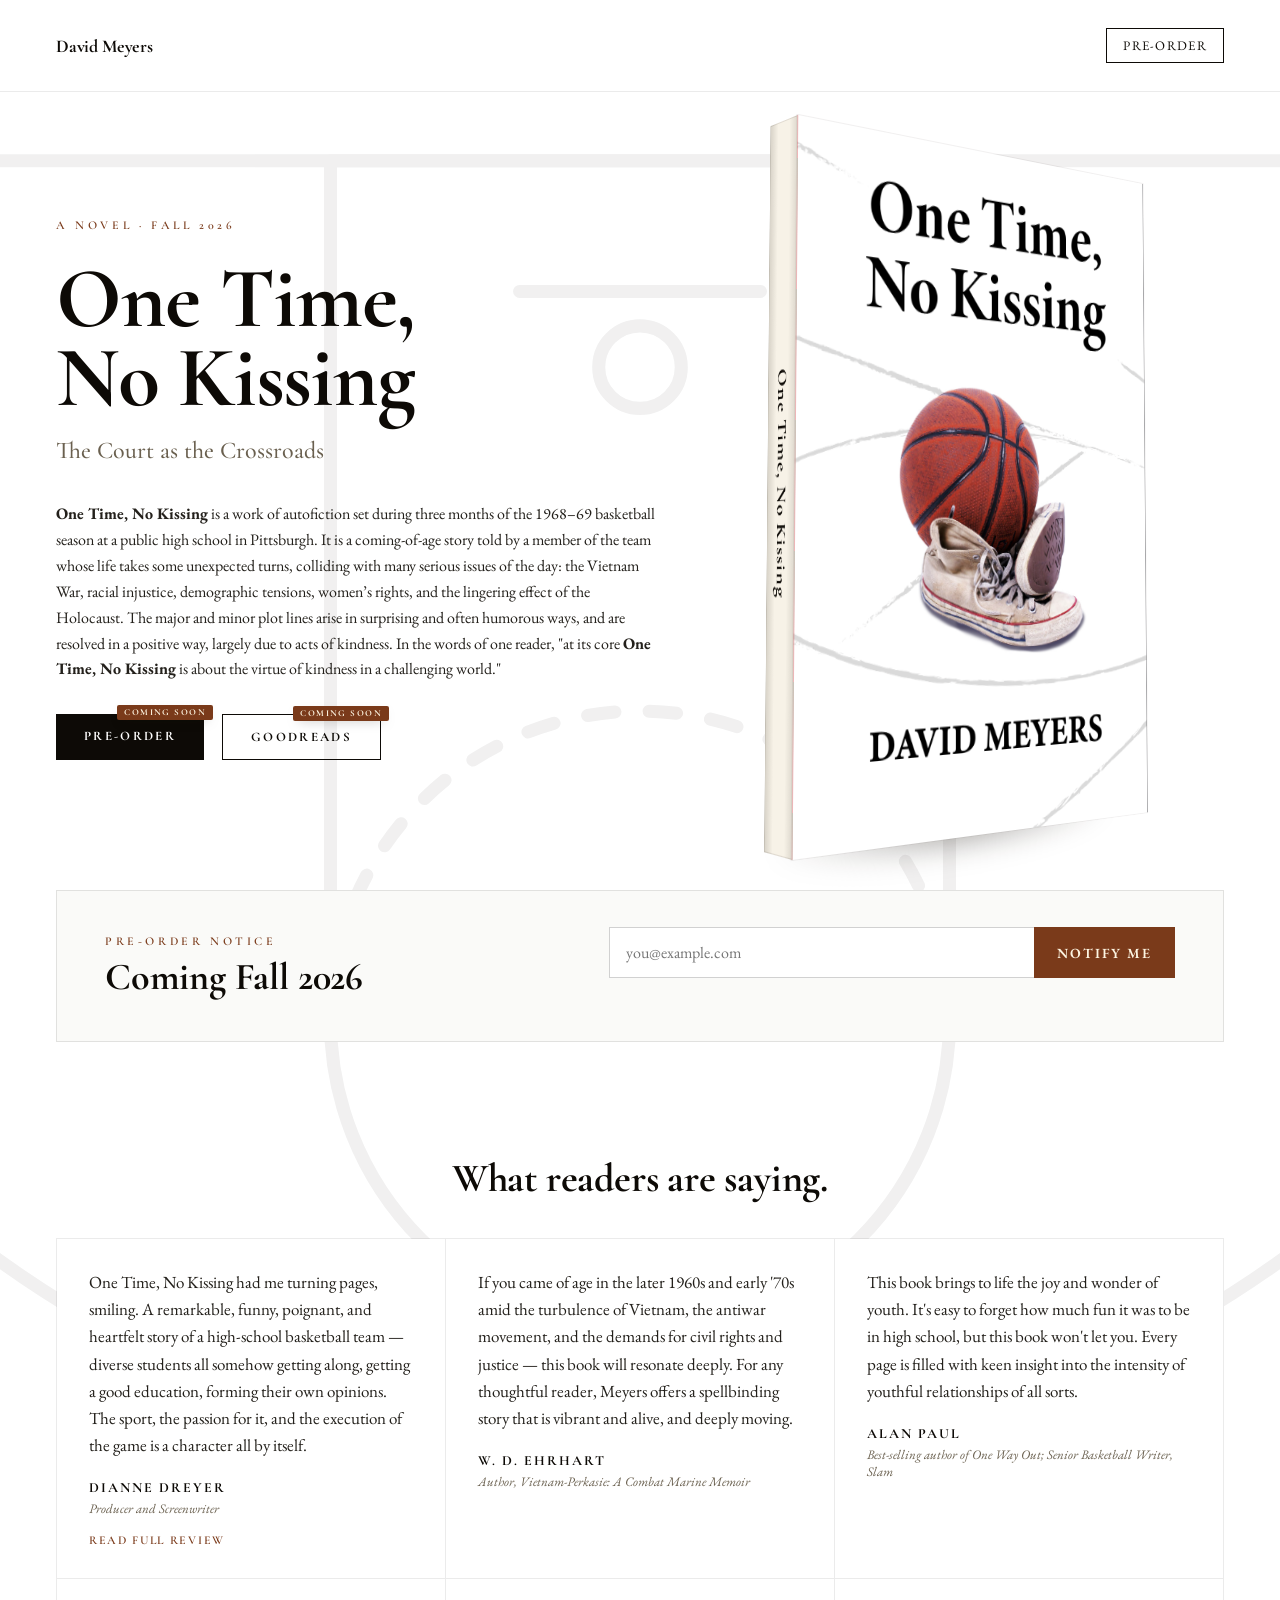
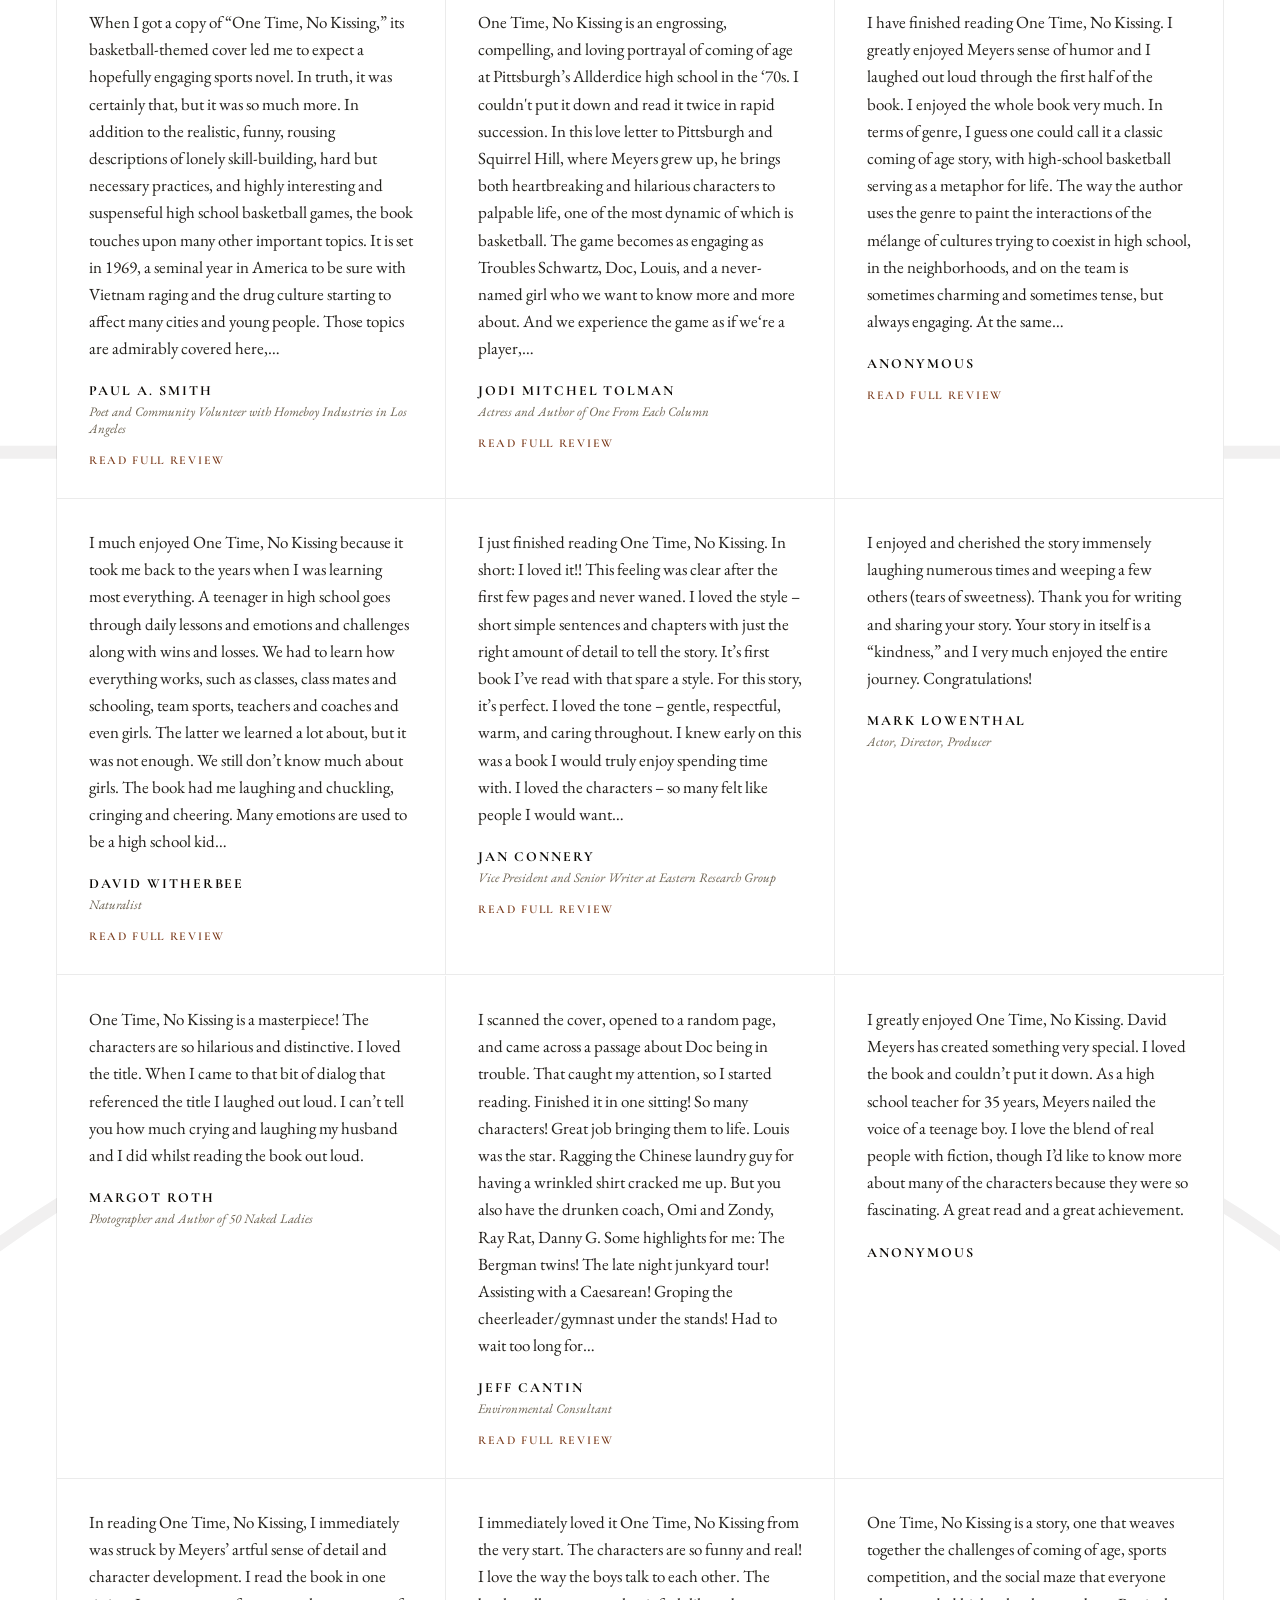
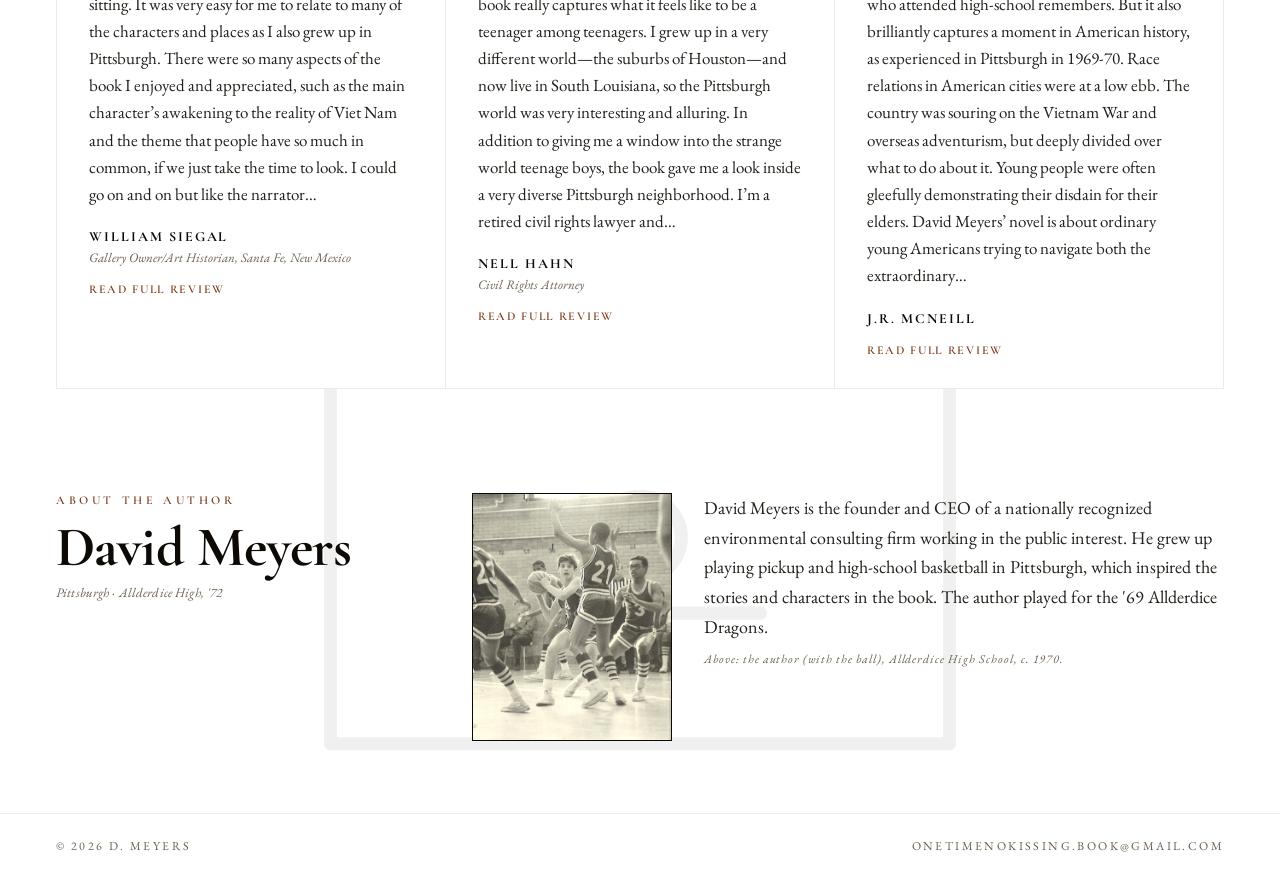
==== index.html @ abfba64e "Fix formatting of book description in index.html" ====
<!doctype html>
<html lang="en">
<head>
  <meta charset="utf-8" />
  <meta name="viewport" content="width=device-width,initial-scale=1" />
  <title>One Time, No Kissing — A Novel by David Meyers</title>
  <meta name="description" content="One Time, No Kissing is a work of autofiction set during three months of the 1968–69 basketball season at a public high school in Pittsburgh — a coming-of-age story about kindness in a challenging world. A debut novel by David Meyers, coming Fall 2026." />
  <meta name="author" content="David Meyers" />
  <meta name="theme-color" content="#ffffff" />

  <!-- Open Graph / social cards -->
  <meta property="og:type" content="book" />
  <meta property="og:title" content="One Time, No Kissing — A Novel by David Meyers" />
  <meta property="og:description" content="One Time, No Kissing is a work of autofiction set during three months of the 1968–69 basketball season at a public high school in Pittsburgh — a coming-of-age story about kindness in a challenging world. Coming Fall 2026." />
  <meta property="og:image" content="assets/cover.png" />
  <meta property="og:image:width" content="1154" />
  <meta property="og:image:height" content="1767" />
  <meta property="og:image:alt" content="Book cover for One Time, No Kissing by David Meyers" />
  <meta property="og:site_name" content="David Meyers" />
  <meta property="book:author" content="David Meyers" />
  <meta property="book:release_date" content="2026-10-01" />

  <!-- Twitter card -->
  <meta name="twitter:card" content="summary_large_image" />
  <meta name="twitter:title" content="One Time, No Kissing — A Novel by David Meyers" />
  <meta name="twitter:description" content="A work of autofiction set in the 1968–69 basketball season at a Pittsburgh high school — a coming-of-age story about kindness. Coming Fall 2026." />
  <meta name="twitter:image" content="assets/cover.png" />

  <!-- Favicon: a basketball glyph -->
  <link rel="icon" type="image/svg+xml" href='data:image/svg+xml;utf8,<svg xmlns="http://www.w3.org/2000/svg" viewBox="0 0 64 64"><circle cx="32" cy="32" r="28" fill="%23c2622f"/><g fill="none" stroke="%231a1208" stroke-width="2.5" stroke-linecap="round"><circle cx="32" cy="32" r="28"/><path d="M 4 32 H 60"/><path d="M 32 4 V 60"/><path d="M 12 12 Q 32 32 12 52"/><path d="M 52 12 Q 32 32 52 52"/></g></svg>' />

  <!-- Structured data: Book -->
  <script type="application/ld+json">
  {
    "@context": "https://schema.org",
    "@type": "Book",
    "name": "One Time, No Kissing",
    "alternateName": "The Court as the Crossroads",
    "author": {
      "@type": "Person",
      "name": "David Meyers"
    },
    "inLanguage": "en",
    "datePublished": "2026",
    "image": "assets/cover.png",
    "description": "One Time, No Kissing is a work of autofiction set during three months of the 1968–69 basketball season at a public high school in Pittsburgh — a coming-of-age story, told by a member of the team, about kindness in a challenging world.",
    "genre": ["Fiction", "Coming-of-age", "Historical fiction"]
  }
  </script>

  <link rel="preconnect" href="https://fonts.googleapis.com">
  <link rel="preconnect" href="https://fonts.gstatic.com" crossorigin>
  <link href="https://fonts.googleapis.com/css2?family=Cormorant+Garamond:ital,wght@0,400;0,500;0,600;0,700;1,400;1,600&family=EB+Garamond:ital,wght@0,400..800;1,400..800&display=swap" rel="stylesheet">
  <link rel="preload" as="image" href="assets/cover.png" fetchpriority="high">

  <link rel="stylesheet" href="styles.css" />

  <style>
    /* One-page site: the nav holds only the Pre-order CTA, so keep it inline
       and always visible — no hamburger menu to expand on narrow screens. */
    @container (max-width: 540px) {
      .otnk-nav {
        display: flex; position: static;
        flex-direction: row; align-items: center;
        background: none; border: none; padding: 0;
      }
    }
  </style>

  <!-- Set the JS flag before first paint so pre-reveal states never flash -->
  <script>document.documentElement.classList.add('otnk-js');</script>
</head>
<body>
  <div class="otnk-frame">
    <div class="otnk-root" style="width:100%; min-height:100%; background:#ffffff; position:relative;">

      <header style="position:sticky; top:0; z-index:10; display:flex; justify-content:space-between; align-items:center; padding:var(--header-pad); border-bottom:1px solid rgba(0,0,0,0.08); background:#ffffff;">
        <div style="font-family:var(--display); font-size:18px; font-weight:700; letter-spacing:-.01em;">David Meyers</div>
        <nav id="otnk-nav" class="otnk-nav" aria-label="Pages" style="gap:28px; font-size:13px; color:var(--muted); letter-spacing:0.1em; text-transform:uppercase;">
          <a class="otnk-nav-cta" href="#preorder">Pre-order</a>
        </nav>
      </header>

      <main style="position:relative; z-index:1;">
        <!-- Faint basketball court background -->
        <svg viewBox="0 0 800 1140" preserveAspectRatio="xMidYMid slice" aria-hidden="true"
             style="position:absolute; inset:0; width:100%; height:100%; pointer-events:none;">
          <g fill="none" stroke="#140e06" stroke-width="3.8" stroke-linecap="round" stroke-linejoin="round" opacity="0.06">
            <rect x="20" y="20" width="760" height="1100" />
            <line x1="20" y1="570" x2="780" y2="570" />
            <circle cx="400" cy="570" r="80" />
            <circle cx="400" cy="570" r="28" />
            <!-- TOP basket -->
            <rect x="310" y="20" width="180" height="250" />
            <path d="M 310 270 A 90 90 0 0 0 490 270" />
            <path d="M 310 270 A 90 90 0 0 1 490 270" stroke-dasharray="8 10" />
            <line x1="365" y1="58" x2="435" y2="58" />
            <circle cx="400" cy="80" r="12" />
            <line x1="90" y1="20" x2="90" y2="159" />
            <line x1="710" y1="20" x2="710" y2="159" />
            <path d="M 90 159 A 320 320 0 0 0 710 159" />
            <!-- BOTTOM basket -->
            <rect x="310" y="870" width="180" height="250" />
            <path d="M 310 870 A 90 90 0 0 1 490 870" />
            <path d="M 310 870 A 90 90 0 0 0 490 870" stroke-dasharray="8 10" />
            <line x1="365" y1="1082" x2="435" y2="1082" />
            <circle cx="400" cy="1060" r="12" />
            <line x1="90" y1="1120" x2="90" y2="981" />
            <line x1="710" y1="1120" x2="710" y2="981" />
            <path d="M 90 981 A 320 320 0 0 1 710 981" />
          </g>
        </svg>

        <!-- Hero -->
        <section id="book" style="position:relative; z-index:1; display:grid; grid-template-columns:var(--hero-cols); gap:var(--hero-gap); padding:var(--hero-pad); align-items:var(--hero-align);">
          <div style="min-width:0;">
            <div class="hero-rise d1" style="font-size:12px; letter-spacing:0.3em; text-transform:uppercase; color:var(--accent); margin-bottom:28px; font-family:var(--display); font-weight:600;">
              A Novel · Fall 2026
            </div>
            <h1 class="hero-rise d2" style="font-family:var(--display); font-size:var(--title-size); line-height:0.92; font-weight:700; margin:0 0 18px; letter-spacing:-0.01em;">
              One Time,<br />No Kissing
            </h1>
            <div class="hero-rise d3" style="font-family:var(--display); font-size:var(--subtitle-size); color:var(--muted); margin-bottom:36px; font-weight:500;">
              The Court as the Crossroads
            </div>
            <p class="hero-rise d4" style="font-size:16px; line-height:1.62; color:#23201b; margin:0 0 32px; max-width:600px;">
              <b>One Time, No Kissing</b> is a work of autofiction set during three months of the 1968–69 basketball season at a public high school in Pittsburgh. It is a coming-of-age story told by a member of the team whose life takes some unexpected turns, colliding with many serious issues of the day: the Vietnam War, racial injustice, demographic tensions, women’s rights, and the lingering effect of the Holocaust. The major and minor plot lines arise in surprising and often humorous ways, and are resolved in a positive way, largely due to acts of kindness. In the words of one reader, "at its core <b>One Time, No Kissing</b> is about the virtue of kindness in a challenging world."
            </p>

            <div class="hero-rise d5" style="display:flex; gap:18px; flex-wrap:wrap;">
              <a class="otnk-cta otnk-badged" href="#preorder" style="padding:14px 28px; background:var(--ink); color:#ffffff; text-decoration:none; font-size:13px; letter-spacing:0.18em; text-transform:uppercase; font-family:var(--display); font-weight:700;">Pre-Order<span class="otnk-soon">Coming soon</span></a>
              <a class="otnk-cta-outline otnk-badged" href="#" style="padding:14px 28px; border:1px solid var(--ink); color:var(--ink); text-decoration:none; font-size:13px; letter-spacing:0.18em; text-transform:uppercase; font-family:var(--display); font-weight:700;">Goodreads<span class="otnk-soon">Coming soon</span></a>
            </div>
          </div>
          <div class="hero-rise d6" style="display:flex; justify-content:var(--cover-justify); min-width:0; order:var(--cover-order);">
            <div class="otnk-cover" style="width:var(--cover-w); aspect-ratio:1154/1767; position:relative;">
              <img src="assets/cover.png" width="1154" height="1767" alt='Book cover: "One Time, No Kissing" by David Meyers' style="width:100%; height:100%; display:block; object-fit:cover;" />
              <span class="otnk-edge otnk-edge-back" aria-hidden="true"></span>
              <span class="otnk-edge otnk-edge-spine" aria-hidden="true"><span>One Time, No Kissing</span></span>
              <span class="otnk-edge otnk-edge-fore" aria-hidden="true"></span>
              <span class="otnk-edge otnk-edge-top" aria-hidden="true"></span>
              <span class="otnk-edge otnk-edge-bottom" aria-hidden="true"></span>
            </div>
          </div>
        </section>

        <!-- Email card -->
        <section id="preorder" style="position:relative; z-index:1; padding:0 var(--section-pad-x) 56px;">
          <div class="reveal" style="background:#fafaf8; border:1px solid rgba(0,0,0,0.1); padding:var(--email-card-pad); display:grid; grid-template-columns:var(--email-cols); gap:32px; align-items:center;">
            <div>
              <div style="font-size:12px; letter-spacing:0.3em; text-transform:uppercase; color:var(--accent); margin-bottom:10px; font-family:var(--display); font-weight:600;">
                Pre-order Notice
              </div>
              <h2 style="font-family:var(--display); font-size:var(--email-h-size); line-height:1.05; margin:0; font-weight:700; letter-spacing:-.005em;">Coming Fall 2026</h2>
            </div>
            <div>
              <form class="otnk-email" novalidate style="display:flex; gap:0; width:100%;">
                <label for="otnk-email-input" class="sr-only">Your email address</label>
                <input id="otnk-email-input" name="email" type="email" required placeholder="you@example.com" autocomplete="email"
                       style="flex:1; padding:14px 16px; font-size:16px; font-family:inherit; background:#ffffff; color:var(--ink); border:1px solid rgba(0,0,0,0.18); border-right:none; border-radius:0; outline:none; min-width:0;" />
                <input type="text" name="_hp" tabindex="-1" autocomplete="off" aria-hidden="true"
                       style="position:absolute; left:-9999px; width:1px; height:1px; opacity:0;" />
                <button type="submit" style="padding:14px 22px; font-size:14px; font-family:inherit; font-weight:600; letter-spacing:0.14em; text-transform:uppercase; background:var(--accent); color:#fdf5e2; border:1px solid var(--accent); border-radius:0; cursor:pointer;">
                  Notify Me
                </button>
              </form>
              <div class="otnk-form-status" role="status" aria-live="polite"></div>
            </div>
          </div>
        </section>

        <!-- Praise -->
        <section id="praise" style="position:relative; z-index:1; padding:56px var(--section-pad-x);">
          <h2 class="reveal" style="font-family:var(--display); font-size:40px; font-weight:700; text-align:center; margin:0 0 36px; letter-spacing:-.005em;">
            What readers are saying.
          </h2>
          <div id="otnk-reviews" style="display:grid; grid-template-columns:var(--praise-cols); gap:0;">
            <div class="otnk-praise-card reveal" style="padding:0 32px; border-right:1px solid rgba(0,0,0,0.08);">
              <p style="font-size:17px; line-height:1.6; margin:0 0 20px; color:#23201b;">
                One Time, No Kissing had me turning pages, smiling. A remarkable, funny, poignant, and heartfelt story of a high-school basketball team — diverse students all somehow getting along, getting a good education, forming their own opinions. The sport, the passion for it, and the execution of the game is a character all by itself.
              </p>
              <div style="font-family:var(--display); font-size:14px; letter-spacing:0.14em; text-transform:uppercase; font-weight:700;">Dianne Dreyer</div>
              <div style="font-size:13px; color:var(--muted); margin-top:4px; font-style:italic;">Producer</div>
            </div>
            <div class="otnk-praise-card reveal" style="padding:0 32px; border-right:1px solid rgba(0,0,0,0.08);">
              <p style="font-size:17px; line-height:1.6; margin:0 0 20px; color:#23201b;">
                If you came of age in the later 1960s and early '70s amid the turbulence of Vietnam, the antiwar movement, and the demands for civil rights and justice — this book will resonate deeply. For any thoughtful reader, Meyers offers a spellbinding story that is vibrant and alive, and deeply moving.
              </p>
              <div style="font-family:var(--display); font-size:14px; letter-spacing:0.14em; text-transform:uppercase; font-weight:700;">W. D. Ehrhart</div>
              <div style="font-size:13px; color:var(--muted); margin-top:4px; font-style:italic;">Author, Vietnam-Perkasie: A Combat Marine Memoir</div>
            </div>
            <div class="otnk-praise-card reveal" style="padding:0 32px;">
              <p style="font-size:17px; line-height:1.6; margin:0 0 20px; color:#23201b;">
                This book brings to life the joy and wonder of youth. It's easy to forget how much fun it was to be in high school, but this book won't let you. Every page is filled with keen insight into the intensity of youthful relationships of all sorts.
              </p>
              <div style="font-family:var(--display); font-size:14px; letter-spacing:0.14em; text-transform:uppercase; font-weight:700;">Alan Paul</div>
              <div style="font-size:13px; color:var(--muted); margin-top:4px; font-style:italic;">Best-selling author of One Way Out; Senior Basketball Writer, Slam</div>
            </div>
          </div>
        </section>

        <!-- About -->
        <section id="about" style="position:relative; z-index:1; padding:48px var(--section-pad-x) 72px; display:grid; grid-template-columns:var(--about-cols); gap:40px; align-items:start;">
          <div class="reveal">
            <div style="font-size:12px; letter-spacing:0.3em; text-transform:uppercase; color:var(--accent); margin-bottom:14px; font-family:var(--display); font-weight:600;">
              About the Author
            </div>
            <h2 style="font-family:var(--display); font-size:var(--about-h-size); line-height:0.95; margin:0 0 10px; font-weight:700; letter-spacing:-.01em;">
              David Meyers
            </h2>
            <div style="font-size:13px; color:var(--muted); font-style:italic; letter-spacing:.01em;">
              Pittsburgh · Allderdice High, '72
            </div>
          </div>
          <div class="otnk-author-figure reveal" style="display:grid; grid-template-columns:var(--about-figure-cols); gap:32px;">
            <div style="width:200px; height:248px; overflow:hidden; background:var(--ink); border:1px solid rgba(0,0,0,0.12);">
              <img src="assets/author.jpg" width="463" height="694" alt="David Meyers in action, Allderdice High School, c. 1970"
                   style="width:100%; height:100%; object-fit:cover; display:block;" />
            </div>
            <div>
              <p style="font-size:18px; line-height:1.65; margin:0 0 10px; color:#23201b;">
                David Meyers is the founder and CEO of a nationally recognized environmental consulting firm working in the public interest. He grew up playing pickup and high-school basketball in Pittsburgh, which inspired the stories and characters in the book. The author played for the '69 Allderdice Dragons.
              </p>
              <div style="font-size:12px; color:var(--muted); letter-spacing:0.08em; font-style:italic;">
                Above: the author (with the ball), Allderdice High School, c. 1970.
              </div>
            </div>
          </div>
        </section>
      </main>

      <footer class="reveal" style="position:relative; z-index:2; padding:var(--footer-pad); border-top:1px solid rgba(0,0,0,0.08); display:flex; flex-direction:var(--footer-direction); justify-content:space-between; gap:8px; font-size:12px; letter-spacing:0.2em; text-transform:uppercase; color:var(--muted); background:#ffffff;">
        <div>© <span id="otnk-year">2026</span> D. Meyers</div>
        <div><a class="otnk-footer-link" href="mailto:onetimenokissing.book@gmail.com">onetimenokissing.book@gmail.com</a></div>
      </footer>

    </div>
  </div>

  <!-- Reviews tile grid + expand modal (populates #otnk-reviews). Loaded
       before the inline reveal observer so the injected tiles animate in. -->
  <script src="reviews.js"></script>
  <script>
    // Auto-update year
    document.getElementById('otnk-year').textContent = new Date().getFullYear();

    // Mobile menu toggle
    (function () {
      var toggle = document.querySelector('.otnk-menu-toggle');
      var nav = document.getElementById('otnk-nav');
      if (!toggle || !nav) return;

      function setOpen(open) {
        toggle.setAttribute('aria-expanded', String(open));
        toggle.setAttribute('aria-label', open ? 'Close menu' : 'Open menu');
      }

      toggle.addEventListener('click', function () {
        setOpen(toggle.getAttribute('aria-expanded') !== 'true');
      });
      nav.addEventListener('click', function (e) {
        if (e.target.tagName === 'A') setOpen(false);
      });
      document.addEventListener('keydown', function (e) {
        if (e.key === 'Escape') setOpen(false);
      });
    })();

    // Pre-order signup — POSTs the email to a Google Apps Script web app that
    // appends it to a Google Sheet. Set OTNK_SIGNUP_ENDPOINT to the deployed
    // web-app URL. While it's empty the form still acknowledges locally so the
    // page never breaks before the endpoint is wired.
    var OTNK_SIGNUP_ENDPOINT = "https://script.google.com/macros/s/AKfycbxEmQYPdG-vJ-psJYbAMaf0-L7uUfgOcwZkyo33JS8bLDNX-koopy-mTpmT2QAa2IYnqg/exec";
    document.querySelectorAll('form.otnk-email').forEach(function (form) {
      var input = form.querySelector('input[type=email]');
      var button = form.querySelector('button[type=submit]');
      var status = form.parentElement.querySelector('.otnk-form-status');
      var honeypot = form.querySelector('input[name="_hp"]');
      var originalLabel = button.textContent;
      var busy = false;

      function reset(delay) {
        setTimeout(function () {
          button.textContent = originalLabel;
          status.textContent = "";
          busy = false;
        }, delay);
      }
      function acknowledge() {
        button.textContent = "✓ Got it";
        status.textContent = "Thanks — we'll email you when pre-orders open.";
        input.value = "";
        reset(4000);
      }

      form.addEventListener('submit', function (e) {
        e.preventDefault();
        if (busy) return;
        var email = (input.value || '').trim();
        if (!email || email.indexOf('@') < 1 || email.lastIndexOf('.') < email.indexOf('@')) {
          status.textContent = "Please enter a valid email address.";
          input.focus();
          return;
        }
        if (honeypot && honeypot.value) return; // bot trap — silently ignore

        busy = true;
        if (!OTNK_SIGNUP_ENDPOINT) { acknowledge(); return; } // not wired yet

        button.textContent = "…";
        status.textContent = "";
        fetch(OTNK_SIGNUP_ENDPOINT, {
          method: "POST",
          mode: "no-cors",
          body: new URLSearchParams({ email: email, source: location.href })
        }).then(function () {
          acknowledge();
        }).catch(function () {
          button.textContent = originalLabel;
          status.textContent = "Something went wrong — please try again.";
          busy = false;
        });
      });
    });

    // Refined polish + signature motion: scroll reveals, condensing header,
    // 3D tilt cover, and the living court.
    (function () {
      var root = document.querySelector('.otnk-root');
      if (!root) return;
      var reduce = window.matchMedia('(prefers-reduced-motion: reduce)').matches;
      var hoverable = window.matchMedia('(hover: hover)').matches;
      var revealEls = document.querySelectorAll('.reveal');

      // Scroll-triggered reveals. rootMargin bottom is 0 so the footer
      // (the last element, which never clears a negative bottom margin)
      // still reveals when scrolled into view.
      if (reduce || !('IntersectionObserver' in window)) {
        revealEls.forEach(function (el) { el.classList.add('is-visible'); });
      } else {
        var io = new IntersectionObserver(function (entries) {
          entries.forEach(function (entry) {
            if (entry.isIntersecting) {
              entry.target.classList.add('is-visible');
              io.unobserve(entry.target);
            }
          });
        }, { rootMargin: '0px 0px 0px 0px', threshold: 0.12 });
        revealEls.forEach(function (el) { io.observe(el); });
      }

      // Living court: draw-in + scroll parallax (skipped under reduced motion).
      var svg = document.querySelector('main > svg');
      if (svg && !reduce) root.classList.add('otnk-court');

      // 3D book.
      var cover = document.querySelector('.otnk-cover');
      if (cover) {
        // Feed the cuboid its TRUE rendered size so the spine/edges stay
        // flush even when the cover flex-shrinks between breakpoints.
        // offsetWidth/Height ignore the 3D transform (layout box only).
        function syncBookBox() {
          cover.style.setProperty('--bw', cover.offsetWidth + 'px');
          cover.style.setProperty('--bh', cover.offsetHeight + 'px');
        }
        syncBookBox();
        if ('ResizeObserver' in window) {
          new ResizeObserver(syncBookBox).observe(cover);
        } else {
          window.addEventListener('resize', syncBookBox, { passive: true });
        }
        // Enable the CSS hover-rotation only on pointer-capable, motion-ok devices.
        if (hoverable && !reduce) root.classList.add('otnk-tilt');
      }

      // Single rAF-throttled scroll handler: header condense + court parallax.
      var ticking = false;
      function onScroll() {
        if (ticking) return;
        ticking = true;
        requestAnimationFrame(function () {
          root.classList.toggle('scrolled', window.scrollY > 8);
          if (svg && !reduce) {
            svg.style.transform = 'translateY(' + (-Math.min(window.scrollY * 0.12, 90)).toFixed(1) + 'px)';
          }
          ticking = false;
        });
      }
      window.addEventListener('scroll', onScroll, { passive: true });
      onScroll();
    })();
  </script>
</body>
</html>
---- styles.css ----
:root {
  --display: 'Cormorant Garamond', 'EB Garamond', Georgia, serif;
  --body-font: 'EB Garamond', 'Cormorant Garamond', Georgia, serif;
  --ink: #0d0a06;
  --muted: #6a604f;
  --accent: #7a3a1a;
}
html, body { margin: 0; height: 100%; background: #ffffff; font-family: var(--body-font); color: var(--ink); }
html { scroll-behavior: smooth; }
* { box-sizing: border-box; }
body { -webkit-font-smoothing: antialiased; -moz-osx-font-smoothing: grayscale; }

/* Visually-hidden but available to assistive tech */
.sr-only {
  position: absolute; width: 1px; height: 1px;
  padding: 0; margin: -1px; overflow: hidden;
  clip: rect(0,0,0,0); white-space: nowrap; border: 0;
}

/* book site polish */
.otnk-cta { transition: filter .15s ease, transform .15s ease, background .15s ease; }
.otnk-cta:hover { filter: brightness(1.18); transform: translateY(-1px); }
.otnk-cta-outline { transition: background .15s ease, transform .15s ease; }
.otnk-cta-outline:hover { background: rgba(0,0,0,0.04); transform: translateY(-1px); }
.otnk-nav { display: flex; align-items: center; }
.otnk-nav a { cursor: pointer; transition: color .15s ease; text-decoration: none; color: inherit; }
.otnk-nav a:hover { color: var(--ink); }
.otnk-cta:focus-visible, .otnk-cta-outline:focus-visible, .otnk-nav a:focus-visible { outline: 2px solid currentColor; outline-offset: 3px; }

/* Boxed Pre-order nav link */
.otnk-nav a.otnk-nav-cta {
  border: 1px solid var(--ink);
  padding: 8px 16px;
  border-radius: 0;
  color: var(--ink);
  transition: background-color .2s ease, color .2s ease;
}
.otnk-nav a.otnk-nav-cta:hover { background: var(--ink); color: #fff; }
.otnk-nav a.otnk-nav-cta::after { display: none; }

/* Active page indicator */
.otnk-nav a[aria-current="page"] { color: var(--ink); }
.otnk-nav a[aria-current="page"]::after { transform: scaleX(1); }

/* Mobile menu toggle (hamburger) — hidden by default, shown at mobile via container query */
.otnk-menu-toggle {
  display: none;
  background: transparent;
  border: 0;
  padding: 10px;
  margin: -10px;
  color: var(--ink);
  cursor: pointer;
  line-height: 0;
}
.otnk-menu-toggle:focus-visible { outline: 2px solid currentColor; outline-offset: 3px; }
/* ---- 3D book: watertight cuboid (stable, no per-pixel parallax) ---- */
.hero-rise.d6 { perspective: 1600px; perspective-origin: 50% 44%; }
.otnk-cover {
  position: relative;
  transform-style: preserve-3d;
  /* exact box dimensions from the cover art (1154 x 1767) */
  --bw: var(--cover-w);
  --bh: calc(var(--cover-w) * 1767 / 1154);
  --bd: var(--book-depth);
  --book-ry: 38deg;
  --book-rx: 4deg;
  transform: rotateX(var(--book-rx)) rotateY(var(--book-ry));
  transition: transform .5s cubic-bezier(.22,1,.36,1);
}
/* every face is centred on the cube centre, then pushed out by a half-extent */
.otnk-cover > img,
.otnk-edge {
  position: absolute;
  backface-visibility: hidden;
  outline: 1px solid transparent; /* kills sub-pixel seam shimmer */
}
.otnk-cover > img {
  inset: 0;
  transform: translateZ(calc(var(--bd) / 2));
  box-shadow: 0 0 0 1px rgba(20,14,6,0.06);
}
/* soft contact shadow below the book (laid flat so it stays grounded) */
.otnk-cover::before {
  content: "";
  position: absolute;
  left: 2%; right: 2%; bottom: -4%;
  height: 9%;
  background: radial-gradient(ellipse at center, rgba(20,14,6,0.42), rgba(20,14,6,0) 72%);
  filter: blur(13px);
  transform: translateZ(calc(var(--bd) / -2));
  pointer-events: none;
}
.otnk-edge {
  background-color: #e7ddc6;
  background-image: repeating-linear-gradient(0deg, rgba(20,14,6,0.13) 0 1px, rgba(255,255,255,0) 1px 3px);
}
/* fore-edge (right) & spine (left): D wide, full height, centred then swung out */
.otnk-edge-fore, .otnk-edge-spine {
  top: 0; left: 50%; height: 100%;
  width: calc(var(--bd) + 1px);
  margin-left: calc((var(--bd) + 1px) / -2);
}
.otnk-edge-fore  { transform: rotateY(90deg)  translateZ(calc(var(--bw) / 2)); }
.otnk-edge-spine { transform: rotateY(-90deg) translateZ(calc(var(--bw) / 2)); }
/* top & bottom: D tall, full width, centred then swung out */
.otnk-edge-top, .otnk-edge-bottom {
  left: 0; top: 50%; width: 100%;
  height: calc(var(--bd) + 1px);
  margin-top: calc((var(--bd) + 1px) / -2);
  background-image: repeating-linear-gradient(90deg, rgba(20,14,6,0.11) 0 1px, rgba(255,255,255,0) 1px 3px);
}
.otnk-edge-top    { transform: rotateX(90deg)  translateZ(calc(var(--bh) / 2)); }
.otnk-edge-bottom { transform: rotateX(-90deg) translateZ(calc(var(--bh) / 2)); }
/* spine — white, with the title in one line */
.otnk-edge-spine {
  background-color: #f7f2e7;
  background-image: linear-gradient(90deg, rgba(20,14,6,0.14), rgba(20,14,6,0) 30%, rgba(20,14,6,0) 70%, rgba(20,14,6,0.12));
  box-shadow: inset 0 0 0 1px rgba(20,14,6,0.10);
  display: flex; align-items: center; justify-content: center;
  overflow: hidden;
}
/* solid back so the book is never see-through */
.otnk-edge-back {
  inset: 0;
  transform: rotateY(180deg) translateZ(calc(var(--bd) / 2));
  background-color: #efe7d5;
  background-image: none;
}
.otnk-edge-spine span {
  writing-mode: vertical-rl;
  white-space: nowrap;
  font-family: var(--display);
  font-weight: 700;
  color: var(--ink);
  font-size: calc(var(--book-depth) * 0.46);
  letter-spacing: 0.04em;
  line-height: 1;
}

.otnk-form-status { font-size: 14px; color: var(--accent); margin-top: 10px; min-height: 1.2em; }
.otnk-footer-link { color: inherit; text-decoration: none; }
.otnk-footer-link:hover { color: var(--ink); }

/* ============================================================
   RESPONSIVE — container queries
   .otnk-frame is the container; .otnk-root is its descendant
   ============================================================ */
.otnk-frame { container-type: inline-size; width: 100%; min-height: 100%; }
.otnk-root {
  --pad-x: 56px;
  --hero-cols: 1.2fr 1fr;
  --hero-gap: 48px;
  --hero-pad: 60px var(--pad-x) 64px;
  --hero-align: center;
  --title-size: 86px;
  --subtitle-size: 24px;
  --body-size: 20px;
  --cover-w: 440px;
  --book-depth: 48px;
  --cover-justify: center;
  --cover-order: 0;
  --section-pad-x: var(--pad-x);
  --email-card-pad: 36px 48px;
  --email-cols: 1fr 1.2fr;
  --email-h-size: 38px;
  --praise-cols: repeat(3, 1fr);
  --about-cols: 1fr 2fr;
  --about-figure-cols: 200px 1fr;
  --about-h-size: 56px;
  --header-pad: 28px 56px;
  --footer-pad: 24px 56px;
  --footer-direction: row;
}

/* Tablet */
@container (max-width: 900px) {
  .otnk-root {
    --pad-x: 36px;
    --hero-cols: 1fr;
    --hero-gap: 36px;
    --hero-pad: 44px var(--pad-x) 52px;
    --hero-align: start;
    --title-size: 68px !important;
    --cover-w: 320px !important;
    --book-depth: 39px;
    --cover-justify: center;
    --cover-order: -1;
    --email-card-pad: 32px;
    --email-cols: 1fr;
    --email-h-size: 32px;
    --praise-cols: 1fr;
    --about-cols: 1fr;
    --about-h-size: 48px;
    --header-pad: 22px 36px;
    --footer-pad: 22px 36px;
  }
}

/* Mobile */
@container (max-width: 540px) {
  .otnk-root {
    --pad-x: 20px;
    --hero-pad: 28px var(--pad-x) 36px;
    --hero-gap: 28px;
    --title-size: 44px !important;
    --subtitle-size: 19px;
    --body-size: 17px;
    --cover-w: 240px !important;
    --book-depth: 30px;
    --email-card-pad: 24px;
    --email-h-size: 26px;
    --about-figure-cols: 1fr;
    --about-h-size: 40px;
    --header-pad: 18px 20px;
    --footer-pad: 18px 20px;
    --footer-direction: column;
  }
  .otnk-root .otnk-author-figure > div:first-child {
    width: 100% !important;
    max-width: 280px;
    aspect-ratio: 200 / 248;
    height: auto !important;
    justify-self: center;
  }
  /* Hamburger appears, nav becomes a togglable dropdown panel */
  .otnk-menu-toggle { display: inline-flex; }
  .otnk-nav {
    display: none;
    position: absolute;
    top: 100%;
    left: 0; right: 0;
    flex-direction: column;
    align-items: flex-start;
    background: #ffffff;
    border-bottom: 1px solid rgba(0,0,0,0.08);
    padding: 12px 20px 20px;
    gap: 18px;
  }
  .otnk-menu-toggle[aria-expanded="true"] + .otnk-nav { display: flex; }
  .otnk-nav a { padding: 8px 0; font-size: 14px; }
  .otnk-nav a.otnk-nav-cta { padding: 8px 16px; }
}

@container (max-width: 900px) {
  .otnk-praise-card { border-right: none !important; }
  .otnk-praise-card:not(:last-child) { border-bottom: 1px solid rgba(0,0,0,0.08); padding-bottom: 28px; margin-bottom: 28px; }
}

/* ============================================================
   MOTION LAYER — refined polish (progressive enhancement)
   Hidden-before-reveal states are scoped to html.otnk-js, set by
   a head script, so a no-JS visitor always sees the full page.
   ============================================================ */

/* Anchor fix: sticky header no longer overlaps jumped-to sections */
#book, #praise, #about, #preorder { scroll-margin-top: 92px; }

/* Hero load reveal — CSS only, staggered */
html.otnk-js .hero-rise {
  opacity: 0;
  will-change: transform, opacity;
  animation: otnkRise .9s cubic-bezier(.22,1,.36,1) both;
}
@keyframes otnkRise {
  from { opacity: 0; transform: translateY(16px); }
  to   { opacity: 1; transform: none; }
}
html.otnk-js .d1 { animation-delay: .05s; }
html.otnk-js .d2 { animation-delay: .16s; }
html.otnk-js .d3 { animation-delay: .27s; }
html.otnk-js .d4 { animation-delay: .38s; }
html.otnk-js .d5 { animation-delay: .49s; }
html.otnk-js .d6 { animation-delay: .60s; }

/* Scroll-triggered reveals */
html.otnk-js .reveal {
  opacity: 0;
  transform: translateY(18px);
  will-change: transform, opacity;
}
html.otnk-js .reveal.is-visible {
  opacity: 1;
  transform: none;
  transition: opacity .75s cubic-bezier(.22,1,.36,1), transform .75s cubic-bezier(.22,1,.36,1);
}
/* Stagger the three praise cards as they enter together */
html.otnk-js .otnk-praise-card.reveal:nth-child(2).is-visible { transition-delay: .12s; }
html.otnk-js .otnk-praise-card.reveal:nth-child(3).is-visible { transition-delay: .24s; }

/* Nav underline draw */
.otnk-nav a { position: relative; }
.otnk-nav a::after {
  content: ""; position: absolute; left: 0; right: 0; bottom: -5px;
  height: 1px; background: currentColor;
  transform: scaleX(0); transform-origin: left;
  transition: transform .32s cubic-bezier(.22,1,.36,1);
}
.otnk-nav a:hover::after, .otnk-nav a:focus-visible::after { transform: scaleX(1); }

/* CTA arrow nudge */
.otnk-arrow { display: inline-block; transition: transform .2s ease; }
.otnk-cta:hover .otnk-arrow,
.otnk-cta-outline:hover .otnk-arrow { transform: translateX(5px); }

/* Email input focus ring */
#otnk-email-input { transition: border-color .15s ease, box-shadow .15s ease; }
#otnk-email-input:focus {
  border-color: var(--accent);
  box-shadow: 0 0 0 3px rgba(122,58,26,0.14);
}

/* Condensing sticky header on scroll */
.otnk-root header {
  transition: padding .28s ease, background-color .28s ease,
              border-color .28s ease, box-shadow .28s ease;
}
html.otnk-js .otnk-root.scrolled header {
  padding-top: 17px; padding-bottom: 17px;
  background: rgba(255,255,255,0.82);
  -webkit-backdrop-filter: blur(10px);
  backdrop-filter: blur(10px);
  border-bottom-color: rgba(0,0,0,0.14);
  box-shadow: 0 6px 26px -20px rgba(20,14,6,0.55);
}
@container (max-width: 540px) {
  html.otnk-js .otnk-root.scrolled header { padding-top: 13px; padding-bottom: 13px; }
}

/* Hover: turn the book a little further to show more of the spine */
.otnk-root.otnk-tilt .hero-rise.d6:hover .otnk-cover { --book-ry: 46deg; --book-rx: 3deg; }

/* Living court: draw-in on load + scroll parallax (enabled by JS) */
.otnk-root.otnk-court main > svg { transition: transform .1s linear; will-change: transform; }
.otnk-root.otnk-court main > svg g {
  stroke-dasharray: 1400;
  stroke-dashoffset: 1400;
  animation: otnkCourtDraw 2.6s cubic-bezier(.22,1,.36,1) .15s forwards;
}
@keyframes otnkCourtDraw { to { stroke-dashoffset: 0; } }

/* Hero CTAs: small "coming soon" corner badge */
.otnk-badged { position: relative; }
.otnk-soon {
  position: absolute; top: -9px; right: -9px;
  background: var(--accent); color: #fdf5e2;
  font-family: var(--display); font-weight: 700;
  font-size: 9px; letter-spacing: 0.16em; text-transform: uppercase;
  padding: 3px 7px; border-radius: 2px; line-height: 1;
  box-shadow: 0 4px 12px -6px rgba(20,14,6,0.55);
  pointer-events: none; white-space: nowrap;
}

/* Single-column hero: center the Pre-Order / Goodreads buttons */
@container (max-width: 900px) {
  .hero-rise.d5 { justify-content: center; }
}

/* Email signup: stack input + button on narrow screens */
@container (max-width: 540px) {
  .otnk-email { flex-direction: column; gap: 10px; }
  .otnk-email #otnk-email-input { border-right: 1px solid rgba(0,0,0,0.18) !important; }
  .otnk-email button { width: 100%; }
}

/* Respect reduced-motion: no transforms, no animation, instant reveal */
@media (prefers-reduced-motion: reduce) {
  html { scroll-behavior: auto; }
  html.otnk-js .hero-rise,
  html.otnk-js .reveal,
  html.otnk-js .reveal.is-visible {
    opacity: 1 !important;
    transform: none !important;
    animation: none !important;
    transition: none !important;
  }
  .otnk-nav a::after, .otnk-arrow,
  .otnk-root header, #otnk-email-input { transition: none !important; }
  /* keep the static 3D book, but no motion (hover doesn't turn it) */
  .otnk-cover { transition: none !important; }
  .otnk-root.otnk-tilt .hero-rise.d6:hover .otnk-cover { --book-ry: 38deg; --book-rx: 4deg; }
  .otnk-root.otnk-court main > svg g { animation: none !important; stroke-dasharray: none !important; stroke-dashoffset: 0 !important; }
}

/* ============================================================
   REVIEW TILES + EXPAND MODAL (built by reviews.js)
   Reuses --praise-cols (3-up desktop → 1-up ≤900px). Square
   corners, hairline dividers, tokens — per STYLE_GUIDE.md.
   ============================================================ */

/* Connected hairline grid: container draws top+left, tiles draw
   right+bottom. Robust to any tile count (no empty-cell artifacts). */
.otnk-review-grid {
  display: grid;
  grid-template-columns: var(--praise-cols);
  border-top: 1px solid rgba(0,0,0,0.08);
  border-left: 1px solid rgba(0,0,0,0.08);
}
.otnk-review-tile {
  display: flex;
  flex-direction: column;
  margin: 0;
  padding: 30px 32px;
  background: #ffffff;
  border: 0;
  border-right: 1px solid rgba(0,0,0,0.08);
  border-bottom: 1px solid rgba(0,0,0,0.08);
  color: inherit;
  font-family: inherit;
  text-align: left;
}
/* Interactive (expandable) tiles are real <button>s styled as cards. */
.otnk-review-tile--button {
  cursor: pointer;
  -webkit-appearance: none;
  appearance: none;
  transition: background-color .18s ease;
}
.otnk-review-tile--button:hover { background: #fbf9f4; }
.otnk-review-tile--button:focus-visible { outline: 2px solid var(--accent); outline-offset: -2px; }

.otnk-review-quote {
  display: block;
  font-size: 17px;
  line-height: 1.6;
  margin: 0 0 20px;
  color: #23201b;
}
.otnk-review-foot { display: block; }
.otnk-review-name {
  display: block;
  font-family: var(--display);
  font-size: 14px;
  letter-spacing: 0.14em;
  text-transform: uppercase;
  font-weight: 700;
  color: var(--ink);
}
.otnk-review-role {
  display: block;
  font-size: 13px;
  color: var(--muted);
  margin-top: 4px;
  font-style: italic;
}
.otnk-review-readmore {
  display: inline-block;
  margin-top: 16px;
  font-family: var(--display);
  font-size: 12px;
  letter-spacing: 0.14em;
  text-transform: uppercase;
  font-weight: 600;
  color: var(--accent);
}
.otnk-review-tile--button:hover .otnk-review-readmore { text-decoration: underline; }

/* Reveal stagger across rows (mod-3) — own rule, not the praise-card one */
html.otnk-js .otnk-review-tile.reveal:nth-child(3n+2).is-visible { transition-delay: .08s; }
html.otnk-js .otnk-review-tile.reveal:nth-child(3n+3).is-visible { transition-delay: .16s; }

/* ---- Modal (injected as a direct <body> child; :root tokens only) ---- */
.otnk-modal {
  position: fixed;
  inset: 0;
  z-index: 100;
  display: flex;
  align-items: center;
  justify-content: center;
  padding: 28px;
  background: rgba(13,10,6,0.55);
  -webkit-backdrop-filter: blur(2px);
  backdrop-filter: blur(2px);
  opacity: 0;
  visibility: hidden;
  pointer-events: none;
  /* visibility flips immediately on open (0s) and only after the fade on close
     (.28s delay) — so the panel is focusable the instant the modal opens. */
  transition: opacity .28s cubic-bezier(.22,1,.36,1), visibility 0s linear .28s;
}
.otnk-modal.is-open {
  opacity: 1;
  visibility: visible;
  pointer-events: auto;
  transition: opacity .28s cubic-bezier(.22,1,.36,1), visibility 0s linear 0s;
}
.otnk-modal-panel {
  position: relative;
  width: 100%;
  max-width: 640px;
  max-height: 85vh;
  overflow-y: auto;
  background: #ffffff;
  border: 1px solid rgba(0,0,0,0.08);
  box-shadow: 0 30px 80px -28px rgba(20,14,6,0.6);
  padding: 52px 48px 44px;
  transform: translateY(14px);
  transition: transform .28s cubic-bezier(.22,1,.36,1);
}
.otnk-modal.is-open .otnk-modal-panel { transform: none; }
.otnk-modal-panel:focus { outline: none; }
.otnk-modal-close {
  position: absolute;
  top: 14px;
  right: 14px;
  padding: 8px;
  margin: 0;
  background: transparent;
  border: 0;
  color: var(--muted);
  cursor: pointer;
  line-height: 0;
}
.otnk-modal-close:hover { color: var(--ink); }
.otnk-modal-close:focus-visible { outline: 2px solid var(--accent); outline-offset: 2px; }
.otnk-modal-para {
  font-size: 17px;
  line-height: 1.7;
  margin: 0 0 18px;
  color: #23201b;
}
.otnk-modal-para:last-child { margin-bottom: 0; }
.otnk-modal-foot {
  margin-top: 28px;
  padding-top: 22px;
  border-top: 1px solid rgba(0,0,0,0.08);
}
.otnk-modal-name {
  font-family: var(--display);
  font-size: 15px;
  letter-spacing: 0.14em;
  text-transform: uppercase;
  font-weight: 700;
  color: var(--ink);
}
.otnk-modal-role {
  font-size: 13px;
  color: var(--muted);
  margin-top: 4px;
  font-style: italic;
}
body.otnk-modal-open { overflow: hidden; }

@media (max-width: 540px) {
  .otnk-modal { padding: 14px; }
  .otnk-modal-panel { padding: 44px 24px 30px; max-height: 90vh; }
}

@media (prefers-reduced-motion: reduce) {
  .otnk-modal,
  .otnk-modal-panel { transition: none !important; }
  .otnk-modal-panel { transform: none !important; }
}
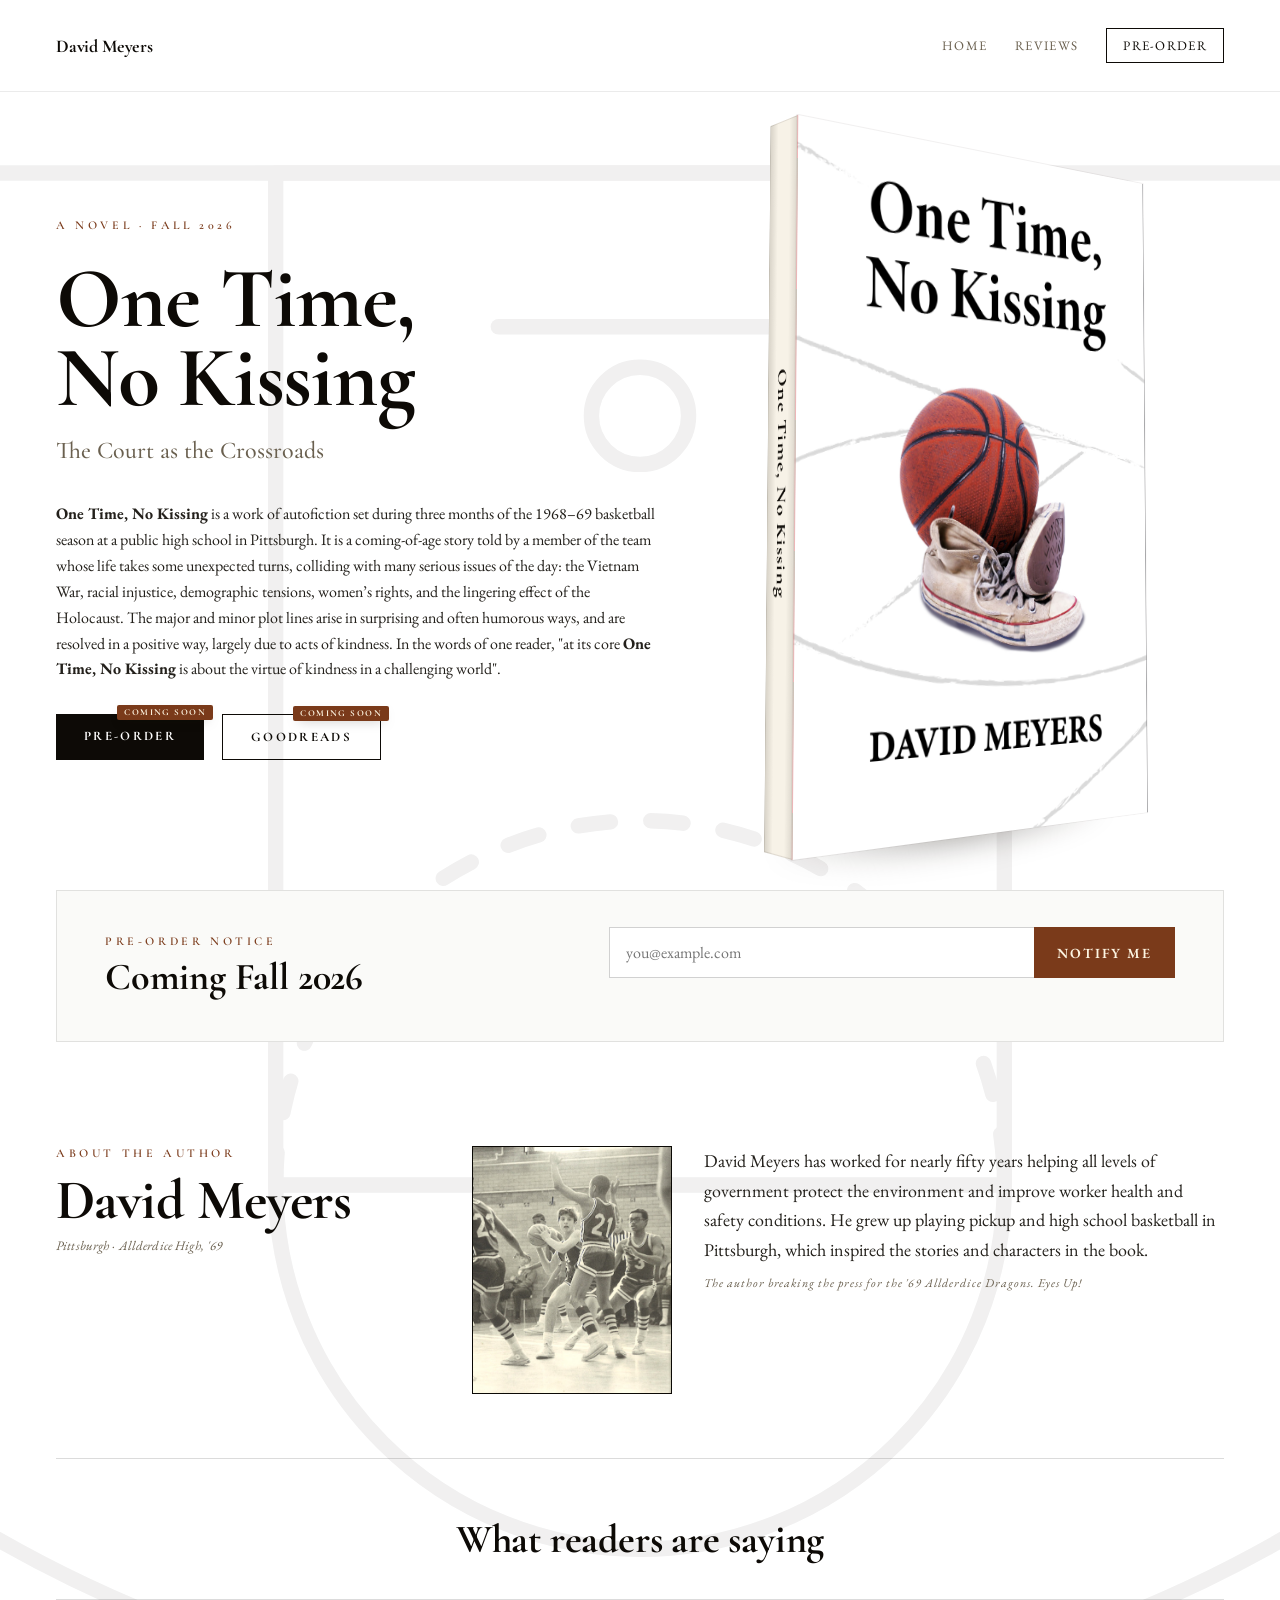
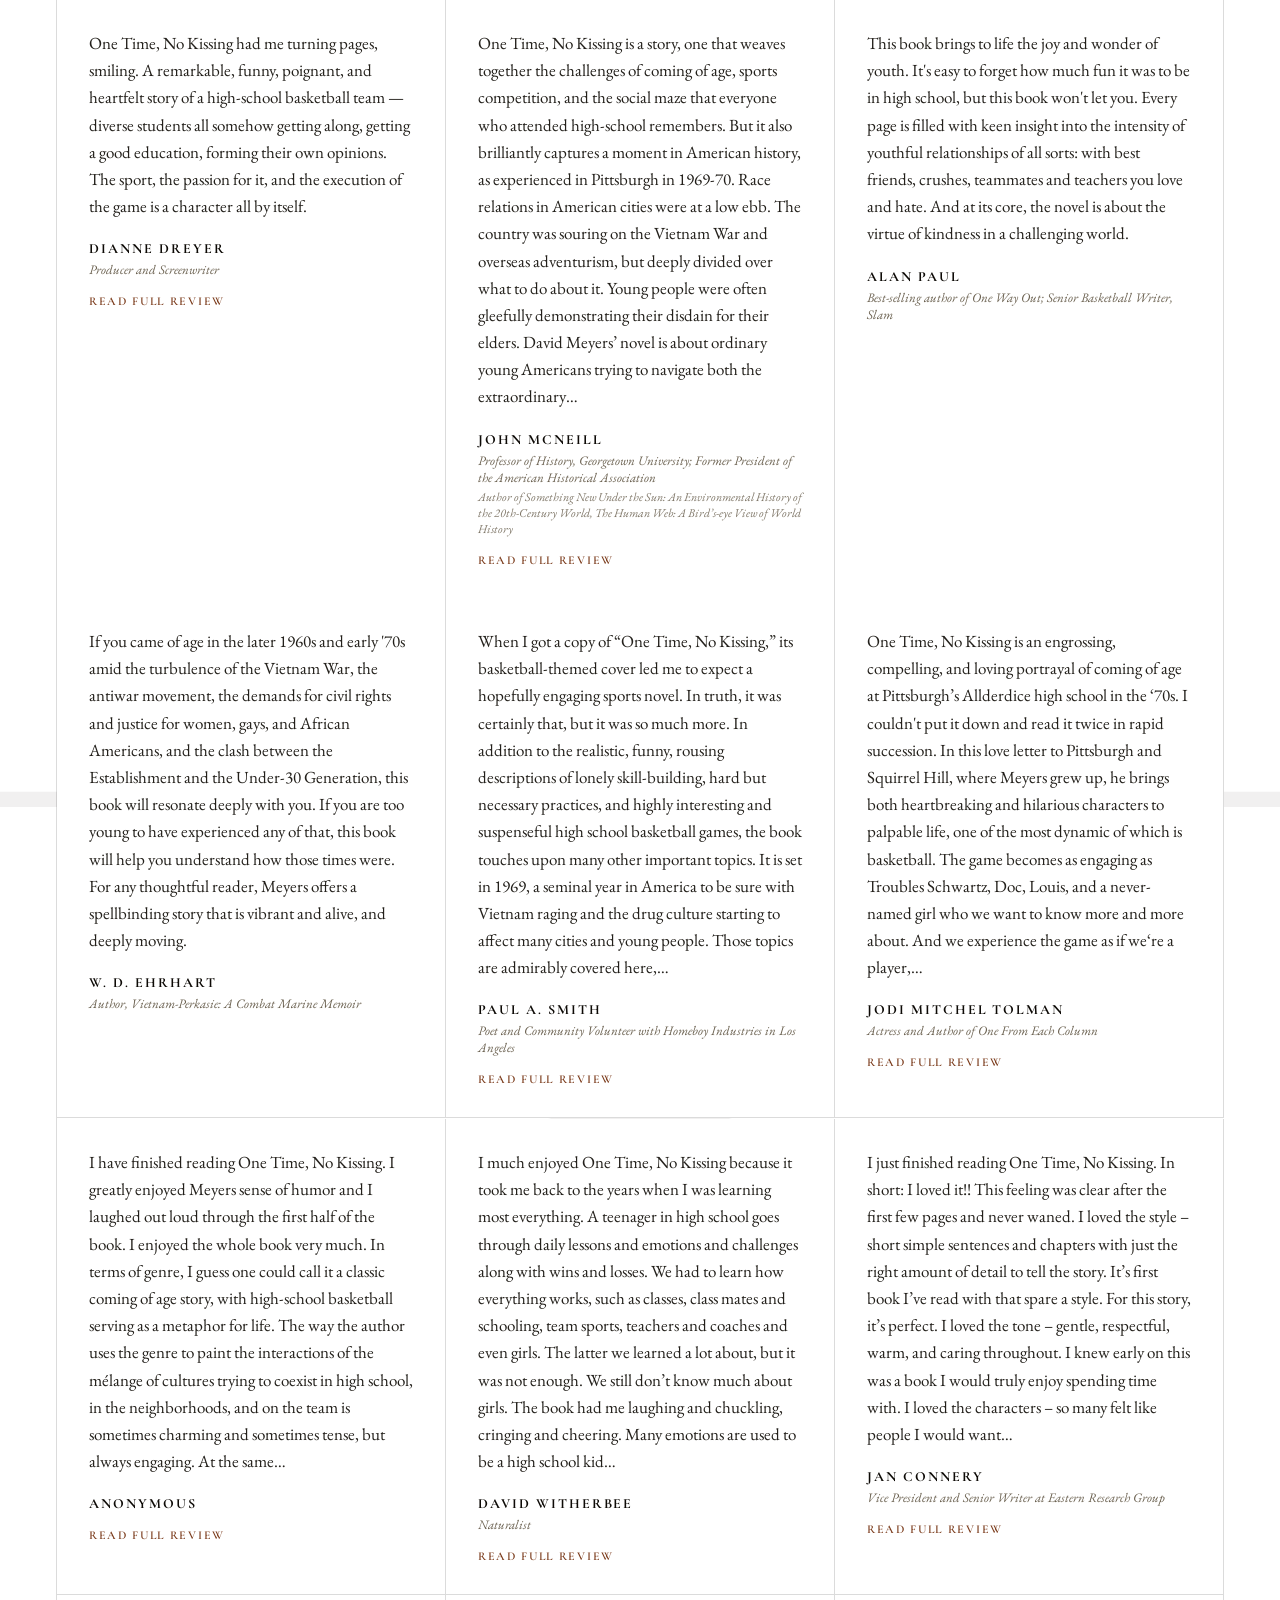
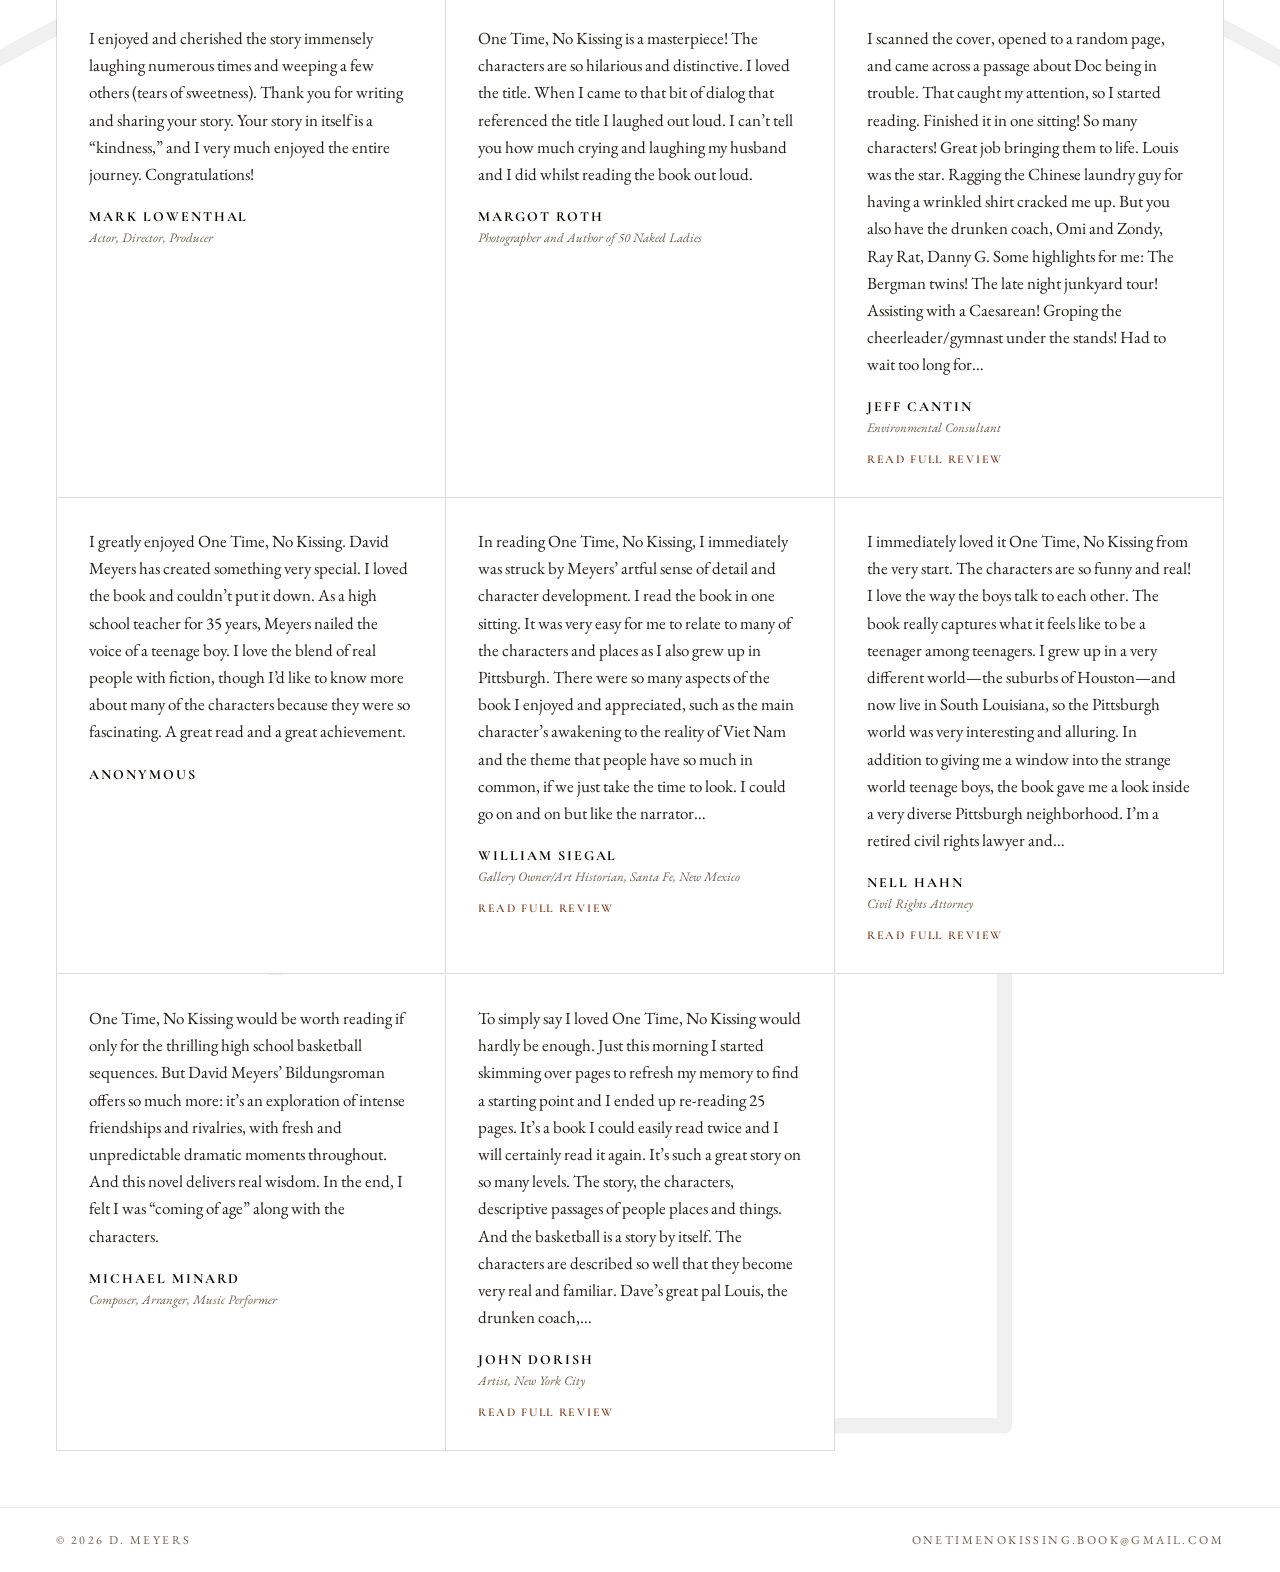
==== commit 44260ae1: "Consolidate site to a single page; update reviews and author bio - Delete reviews.html and character" ====
--- a/index.html
+++ b/index.html
@@ -55,18 +55,6 @@
 
   <link rel="stylesheet" href="styles.css" />
 
-  <style>
-    /* One-page site: the nav holds only the Pre-order CTA, so keep it inline
-       and always visible — no hamburger menu to expand on narrow screens. */
-    @container (max-width: 540px) {
-      .otnk-nav {
-        display: flex; position: static;
-        flex-direction: row; align-items: center;
-        background: none; border: none; padding: 0;
-      }
-    }
-  </style>
-
   <!-- Set the JS flag before first paint so pre-reveal states never flash -->
   <script>document.documentElement.classList.add('otnk-js');</script>
 </head>
@@ -76,7 +64,14 @@
 
       <header style="position:sticky; top:0; z-index:10; display:flex; justify-content:space-between; align-items:center; padding:var(--header-pad); border-bottom:1px solid rgba(0,0,0,0.08); background:#ffffff;">
         <div style="font-family:var(--display); font-size:18px; font-weight:700; letter-spacing:-.01em;">David Meyers</div>
-        <nav id="otnk-nav" class="otnk-nav" aria-label="Pages" style="gap:28px; font-size:13px; color:var(--muted); letter-spacing:0.1em; text-transform:uppercase;">
+        <button class="otnk-menu-toggle" type="button" aria-expanded="false" aria-controls="otnk-nav" aria-label="Open menu">
+          <svg viewBox="0 0 24 24" width="24" height="24" aria-hidden="true">
+            <path d="M3 6h18M3 12h18M3 18h18" stroke="currentColor" stroke-width="2" stroke-linecap="round"/>
+          </svg>
+        </button>
+        <nav id="otnk-nav" class="otnk-nav" aria-label="Sections" style="gap:28px; font-size:13px; color:var(--muted); letter-spacing:0.1em; text-transform:uppercase;">
+          <a href="#">Home</a>
+          <a href="#praise">Reviews</a>
           <a class="otnk-nav-cta" href="#preorder">Pre-order</a>
         </nav>
       </header>
@@ -124,7 +119,7 @@
               The Court as the Crossroads
             </div>
             <p class="hero-rise d4" style="font-size:16px; line-height:1.62; color:#23201b; margin:0 0 32px; max-width:600px;">
-              <b>One Time, No Kissing</b> is a work of autofiction set during three months of the 1968–69 basketball season at a public high school in Pittsburgh. It is a coming-of-age story told by a member of the team whose life takes some unexpected turns, colliding with many serious issues of the day: the Vietnam War, racial injustice, demographic tensions, women’s rights, and the lingering effect of the Holocaust. The major and minor plot lines arise in surprising and often humorous ways, and are resolved in a positive way, largely due to acts of kindness. In the words of one reader, "at its core <b>One Time, No Kissing</b> is about the virtue of kindness in a challenging world."
+              <b>One Time, No Kissing</b> is a work of autofiction set during three months of the 1968–69 basketball season at a public high school in Pittsburgh. It is a coming-of-age story told by a member of the team whose life takes some unexpected turns, colliding with many serious issues of the day: the Vietnam War, racial injustice, demographic tensions, women’s rights, and the lingering effect of the Holocaust. The major and minor plot lines arise in surprising and often humorous ways, and are resolved in a positive way, largely due to acts of kindness. In the words of one reader, "at its core <b>One Time, No Kissing</b> is about the virtue of kindness in a challenging world".
             </p>
 
             <div class="hero-rise d5" style="display:flex; gap:18px; flex-wrap:wrap;">
@@ -169,10 +164,42 @@
           </div>
         </section>
 
+        <!-- About -->
+        <section id="about" style="position:relative; z-index:1; padding:48px var(--section-pad-x) 64px; display:grid; grid-template-columns:var(--about-cols); gap:40px; align-items:start;">
+          <div class="reveal">
+            <div style="font-size:12px; letter-spacing:0.3em; text-transform:uppercase; color:var(--accent); margin-bottom:14px; font-family:var(--display); font-weight:600;">
+              About the Author
+            </div>
+            <h2 style="font-family:var(--display); font-size:var(--about-h-size); line-height:0.95; margin:0 0 10px; font-weight:700; letter-spacing:-.01em;">
+              David Meyers
+            </h2>
+            <div style="font-size:13px; color:var(--muted); font-style:italic; letter-spacing:.01em;">
+              Pittsburgh · Allderdice High, '69
+            </div>
+          </div>
+          <div class="otnk-author-figure reveal" style="display:grid; grid-template-columns:var(--about-figure-cols); gap:32px;">
+            <div style="width:200px; height:248px; overflow:hidden; background:var(--ink); border:1px solid rgba(0,0,0,0.12);">
+              <img src="assets/author.jpg" width="463" height="694" alt="David Meyers in action, Allderdice High School, c. 1970"
+                   style="width:100%; height:100%; object-fit:cover; display:block;" />
+            </div>
+            <div>
+              <p style="font-size:18px; line-height:1.65; margin:0 0 10px; color:#23201b;">
+                David Meyers has worked for nearly fifty years helping all levels of government protect the environment and improve worker health and safety conditions. He grew up playing pickup and high school basketball in Pittsburgh, which inspired the stories and characters in the book.
+              </p>
+              <div style="font-size:12px; color:var(--muted); letter-spacing:0.08em; font-style:italic;">
+                The author breaking the press for the '69 Allderdice Dragons. Eyes Up!
+              </div>
+            </div>
+          </div>
+        </section>
+
+        <!-- Divider: inset to match the review grid width below -->
+        <hr aria-hidden="true" style="border:0; border-top:1px solid rgba(0,0,0,0.14); margin:0 var(--section-pad-x); position:relative; z-index:1;" />
+
         <!-- Praise -->
         <section id="praise" style="position:relative; z-index:1; padding:56px var(--section-pad-x);">
           <h2 class="reveal" style="font-family:var(--display); font-size:40px; font-weight:700; text-align:center; margin:0 0 36px; letter-spacing:-.005em;">
-            What readers are saying.
+            What readers are saying
           </h2>
           <div id="otnk-reviews" style="display:grid; grid-template-columns:var(--praise-cols); gap:0;">
             <div class="otnk-praise-card reveal" style="padding:0 32px; border-right:1px solid rgba(0,0,0,0.08);">
@@ -180,50 +207,21 @@
                 One Time, No Kissing had me turning pages, smiling. A remarkable, funny, poignant, and heartfelt story of a high-school basketball team — diverse students all somehow getting along, getting a good education, forming their own opinions. The sport, the passion for it, and the execution of the game is a character all by itself.
               </p>
               <div style="font-family:var(--display); font-size:14px; letter-spacing:0.14em; text-transform:uppercase; font-weight:700;">Dianne Dreyer</div>
-              <div style="font-size:13px; color:var(--muted); margin-top:4px; font-style:italic;">Producer</div>
+              <div style="font-size:13px; color:var(--muted); margin-top:4px; font-style:italic;">Producer and Screenwriter</div>
             </div>
             <div class="otnk-praise-card reveal" style="padding:0 32px; border-right:1px solid rgba(0,0,0,0.08);">
               <p style="font-size:17px; line-height:1.6; margin:0 0 20px; color:#23201b;">
-                If you came of age in the later 1960s and early '70s amid the turbulence of Vietnam, the antiwar movement, and the demands for civil rights and justice — this book will resonate deeply. For any thoughtful reader, Meyers offers a spellbinding story that is vibrant and alive, and deeply moving.
+                David Meyers’ novel is about ordinary young Americans trying to navigate both the extraordinary uncertainties and anxieties of the late 1960s and the timeless ones of school, friendship, rivalry, and what it means to be a team and a teammate. It is poignant, funny, and rings as true as can be.
               </p>
-              <div style="font-family:var(--display); font-size:14px; letter-spacing:0.14em; text-transform:uppercase; font-weight:700;">W. D. Ehrhart</div>
-              <div style="font-size:13px; color:var(--muted); margin-top:4px; font-style:italic;">Author, Vietnam-Perkasie: A Combat Marine Memoir</div>
+              <div style="font-family:var(--display); font-size:14px; letter-spacing:0.14em; text-transform:uppercase; font-weight:700;">John McNeill</div>
+              <div style="font-size:13px; color:var(--muted); margin-top:4px; font-style:italic;">Professor of History, Georgetown University; Former President of the American Historical Association</div>
             </div>
             <div class="otnk-praise-card reveal" style="padding:0 32px;">
               <p style="font-size:17px; line-height:1.6; margin:0 0 20px; color:#23201b;">
-                This book brings to life the joy and wonder of youth. It's easy to forget how much fun it was to be in high school, but this book won't let you. Every page is filled with keen insight into the intensity of youthful relationships of all sorts.
+                This book brings to life the joy and wonder of youth. It's easy to forget how much fun it was to be in high school, but this book won't let you. Every page is filled with keen insight into the intensity of youthful relationships of all sorts: with best friends, crushes, teammates and teachers you love and hate. And at its core, the novel is about the virtue of kindness in a challenging world.
               </p>
               <div style="font-family:var(--display); font-size:14px; letter-spacing:0.14em; text-transform:uppercase; font-weight:700;">Alan Paul</div>
               <div style="font-size:13px; color:var(--muted); margin-top:4px; font-style:italic;">Best-selling author of One Way Out; Senior Basketball Writer, Slam</div>
-            </div>
-          </div>
-        </section>
-
-        <!-- About -->
-        <section id="about" style="position:relative; z-index:1; padding:48px var(--section-pad-x) 72px; display:grid; grid-template-columns:var(--about-cols); gap:40px; align-items:start;">
-          <div class="reveal">
-            <div style="font-size:12px; letter-spacing:0.3em; text-transform:uppercase; color:var(--accent); margin-bottom:14px; font-family:var(--display); font-weight:600;">
-              About the Author
-            </div>
-            <h2 style="font-family:var(--display); font-size:var(--about-h-size); line-height:0.95; margin:0 0 10px; font-weight:700; letter-spacing:-.01em;">
-              David Meyers
-            </h2>
-            <div style="font-size:13px; color:var(--muted); font-style:italic; letter-spacing:.01em;">
-              Pittsburgh · Allderdice High, '72
-            </div>
-          </div>
-          <div class="otnk-author-figure reveal" style="display:grid; grid-template-columns:var(--about-figure-cols); gap:32px;">
-            <div style="width:200px; height:248px; overflow:hidden; background:var(--ink); border:1px solid rgba(0,0,0,0.12);">
-              <img src="assets/author.jpg" width="463" height="694" alt="David Meyers in action, Allderdice High School, c. 1970"
-                   style="width:100%; height:100%; object-fit:cover; display:block;" />
-            </div>
-            <div>
-              <p style="font-size:18px; line-height:1.65; margin:0 0 10px; color:#23201b;">
-                David Meyers is the founder and CEO of a nationally recognized environmental consulting firm working in the public interest. He grew up playing pickup and high-school basketball in Pittsburgh, which inspired the stories and characters in the book. The author played for the '69 Allderdice Dragons.
-              </p>
-              <div style="font-size:12px; color:var(--muted); letter-spacing:0.08em; font-style:italic;">
-                Above: the author (with the ball), Allderdice High School, c. 1970.
-              </div>
             </div>
           </div>
         </section>
--- a/styles.css
+++ b/styles.css
@@ -393,8 +393,8 @@
 .otnk-review-grid {
   display: grid;
   grid-template-columns: var(--praise-cols);
-  border-top: 1px solid rgba(0,0,0,0.08);
-  border-left: 1px solid rgba(0,0,0,0.08);
+  border-top: 1px solid rgba(0,0,0,0.14);
+  border-left: 1px solid rgba(0,0,0,0.14);
 }
 .otnk-review-tile {
   display: flex;
@@ -403,8 +403,8 @@
   padding: 30px 32px;
   background: #ffffff;
   border: 0;
-  border-right: 1px solid rgba(0,0,0,0.08);
-  border-bottom: 1px solid rgba(0,0,0,0.08);
+  border-right: 1px solid rgba(0,0,0,0.14);
+  border-bottom: 1px solid rgba(0,0,0,0.14);
   color: inherit;
   font-family: inherit;
   text-align: left;
@@ -442,6 +442,14 @@
   color: var(--muted);
   margin-top: 4px;
   font-style: italic;
+}
+.otnk-review-credits {
+  display: block;
+  font-size: 12px;
+  color: var(--muted);
+  margin-top: 3px;
+  font-style: italic;
+  opacity: 0.85;
 }
 .otnk-review-readmore {
   display: inline-block;
@@ -539,6 +547,13 @@
   margin-top: 4px;
   font-style: italic;
 }
+.otnk-modal-credits {
+  font-size: 12px;
+  color: var(--muted);
+  margin-top: 3px;
+  font-style: italic;
+  opacity: 0.85;
+}
 body.otnk-modal-open { overflow: hidden; }
 
 @media (max-width: 540px) {
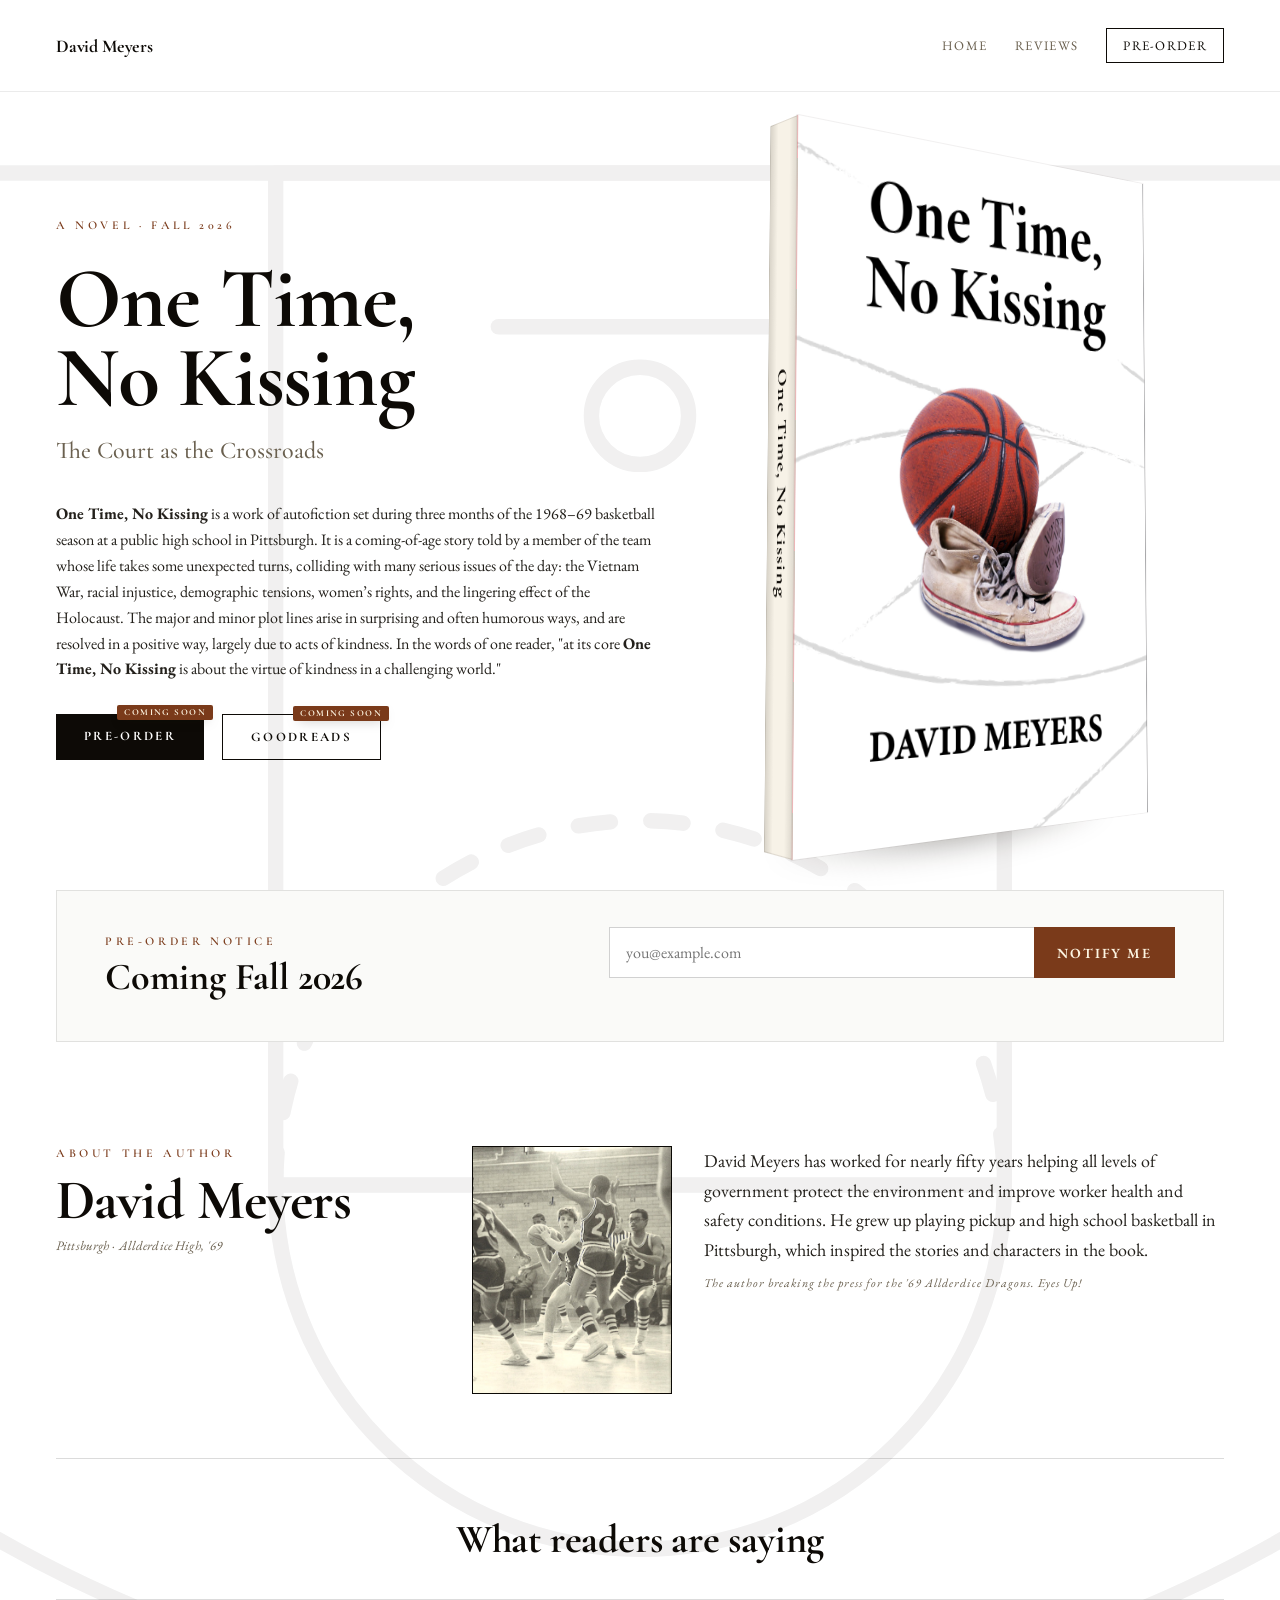
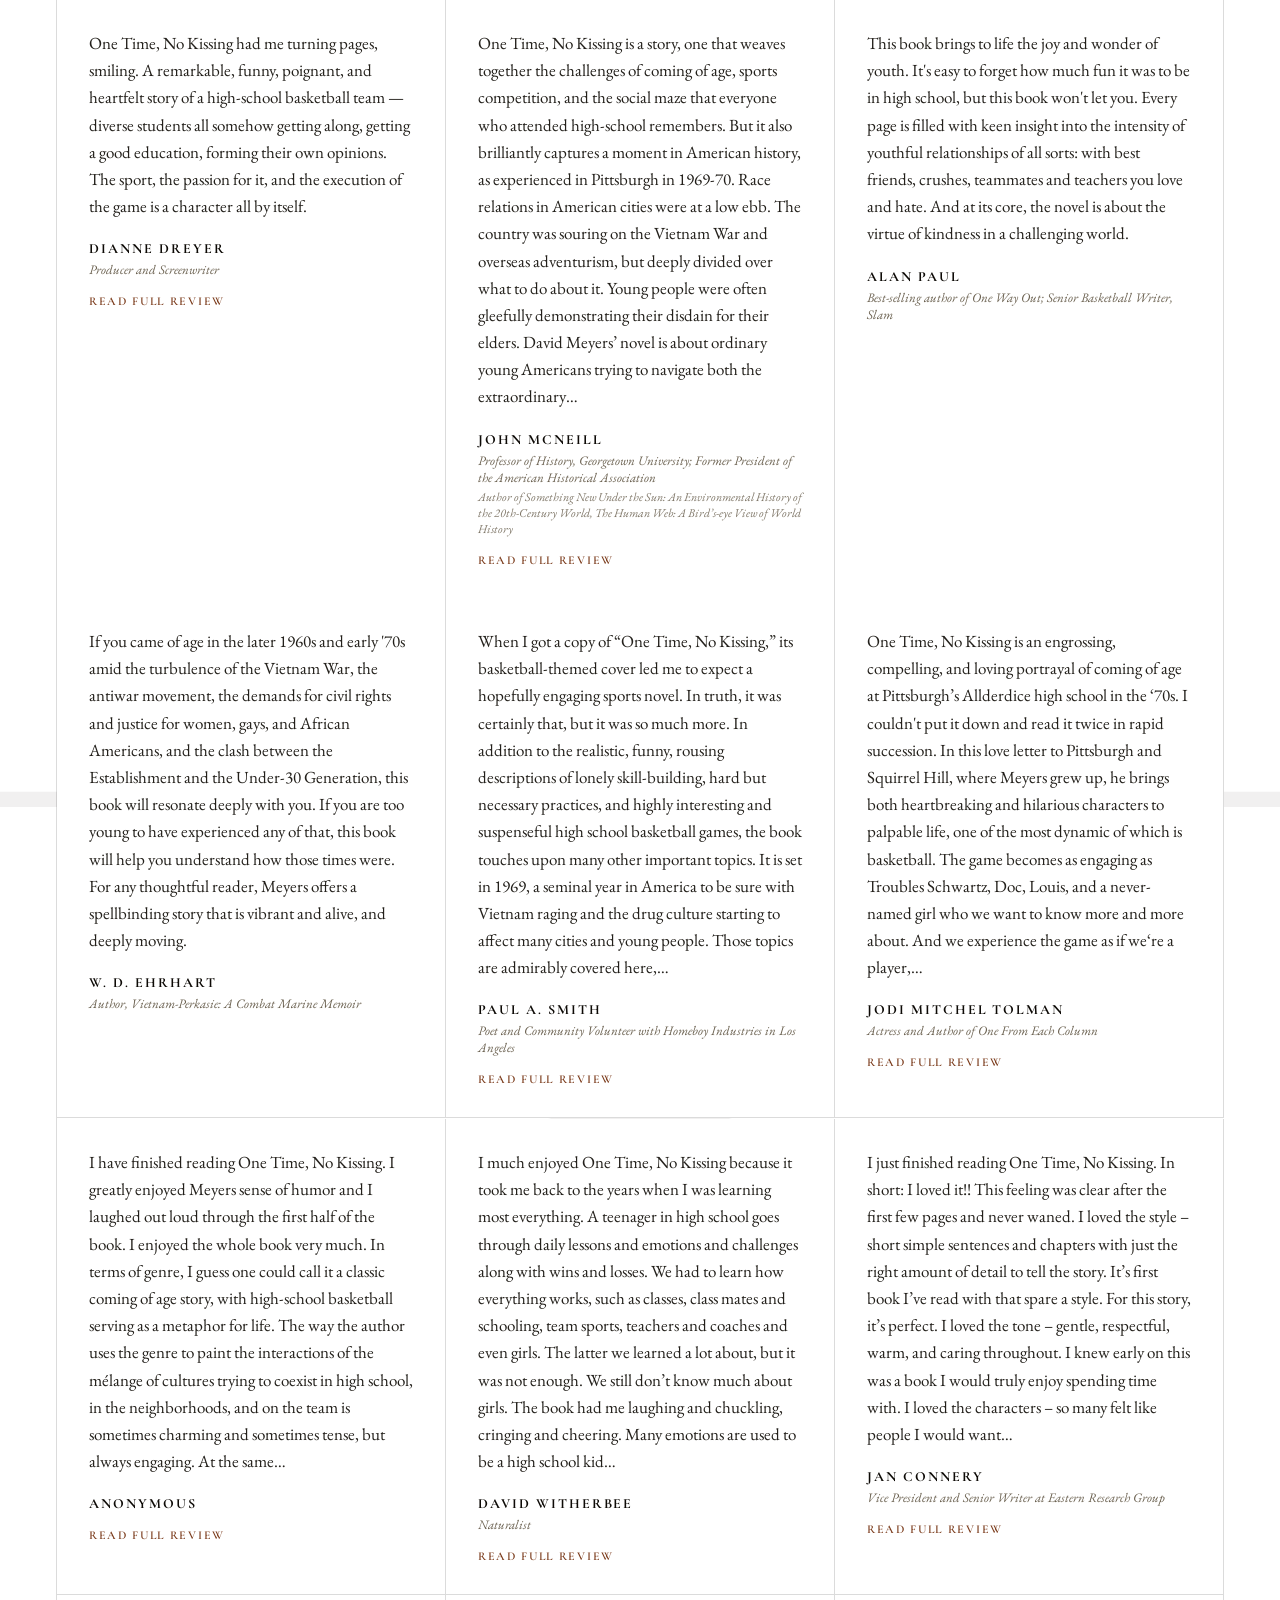
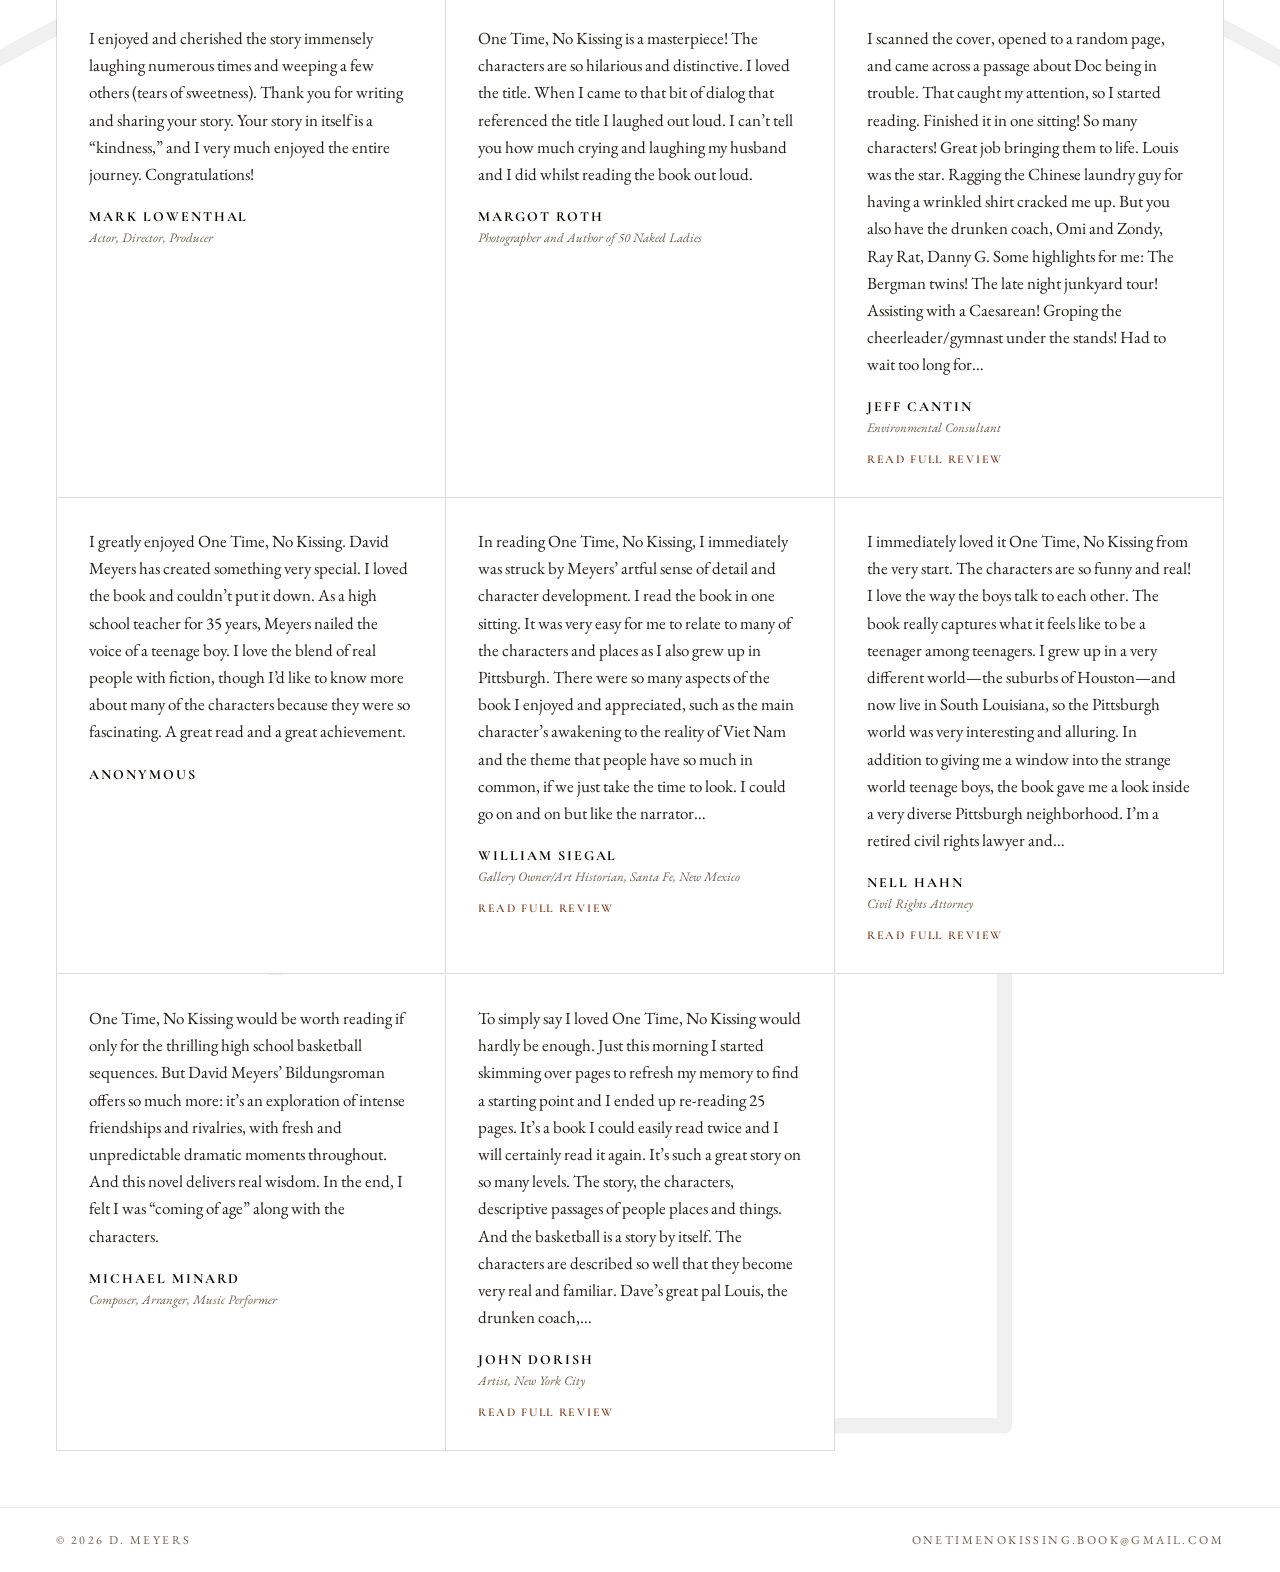
==== commit c87254ec: "Merge pull request #21 from nathanlmeyers/nathanlmeyers/update-wd-review-text Consolidate site to a " ====
--- a/index.html
+++ b/index.html
@@ -119,7 +119,7 @@
               The Court as the Crossroads
             </div>
             <p class="hero-rise d4" style="font-size:16px; line-height:1.62; color:#23201b; margin:0 0 32px; max-width:600px;">
-              <b>One Time, No Kissing</b> is a work of autofiction set during three months of the 1968–69 basketball season at a public high school in Pittsburgh. It is a coming-of-age story told by a member of the team whose life takes some unexpected turns, colliding with many serious issues of the day: the Vietnam War, racial injustice, demographic tensions, women’s rights, and the lingering effect of the Holocaust. The major and minor plot lines arise in surprising and often humorous ways, and are resolved in a positive way, largely due to acts of kindness. In the words of one reader, "at its core <b>One Time, No Kissing</b> is about the virtue of kindness in a challenging world".
+              <b>One Time, No Kissing</b> is a work of autofiction set during three months of the 1968–69 basketball season at a public high school in Pittsburgh. It is a coming-of-age story told by a member of the team whose life takes some unexpected turns, colliding with many serious issues of the day: the Vietnam War, racial injustice, demographic tensions, women’s rights, and the lingering effect of the Holocaust. The major and minor plot lines arise in surprising and often humorous ways, and are resolved in a positive way, largely due to acts of kindness. In the words of one reader, "at its core <b>One Time, No Kissing</b> is about the virtue of kindness in a challenging world."
             </p>
 
             <div class="hero-rise d5" style="display:flex; gap:18px; flex-wrap:wrap;">
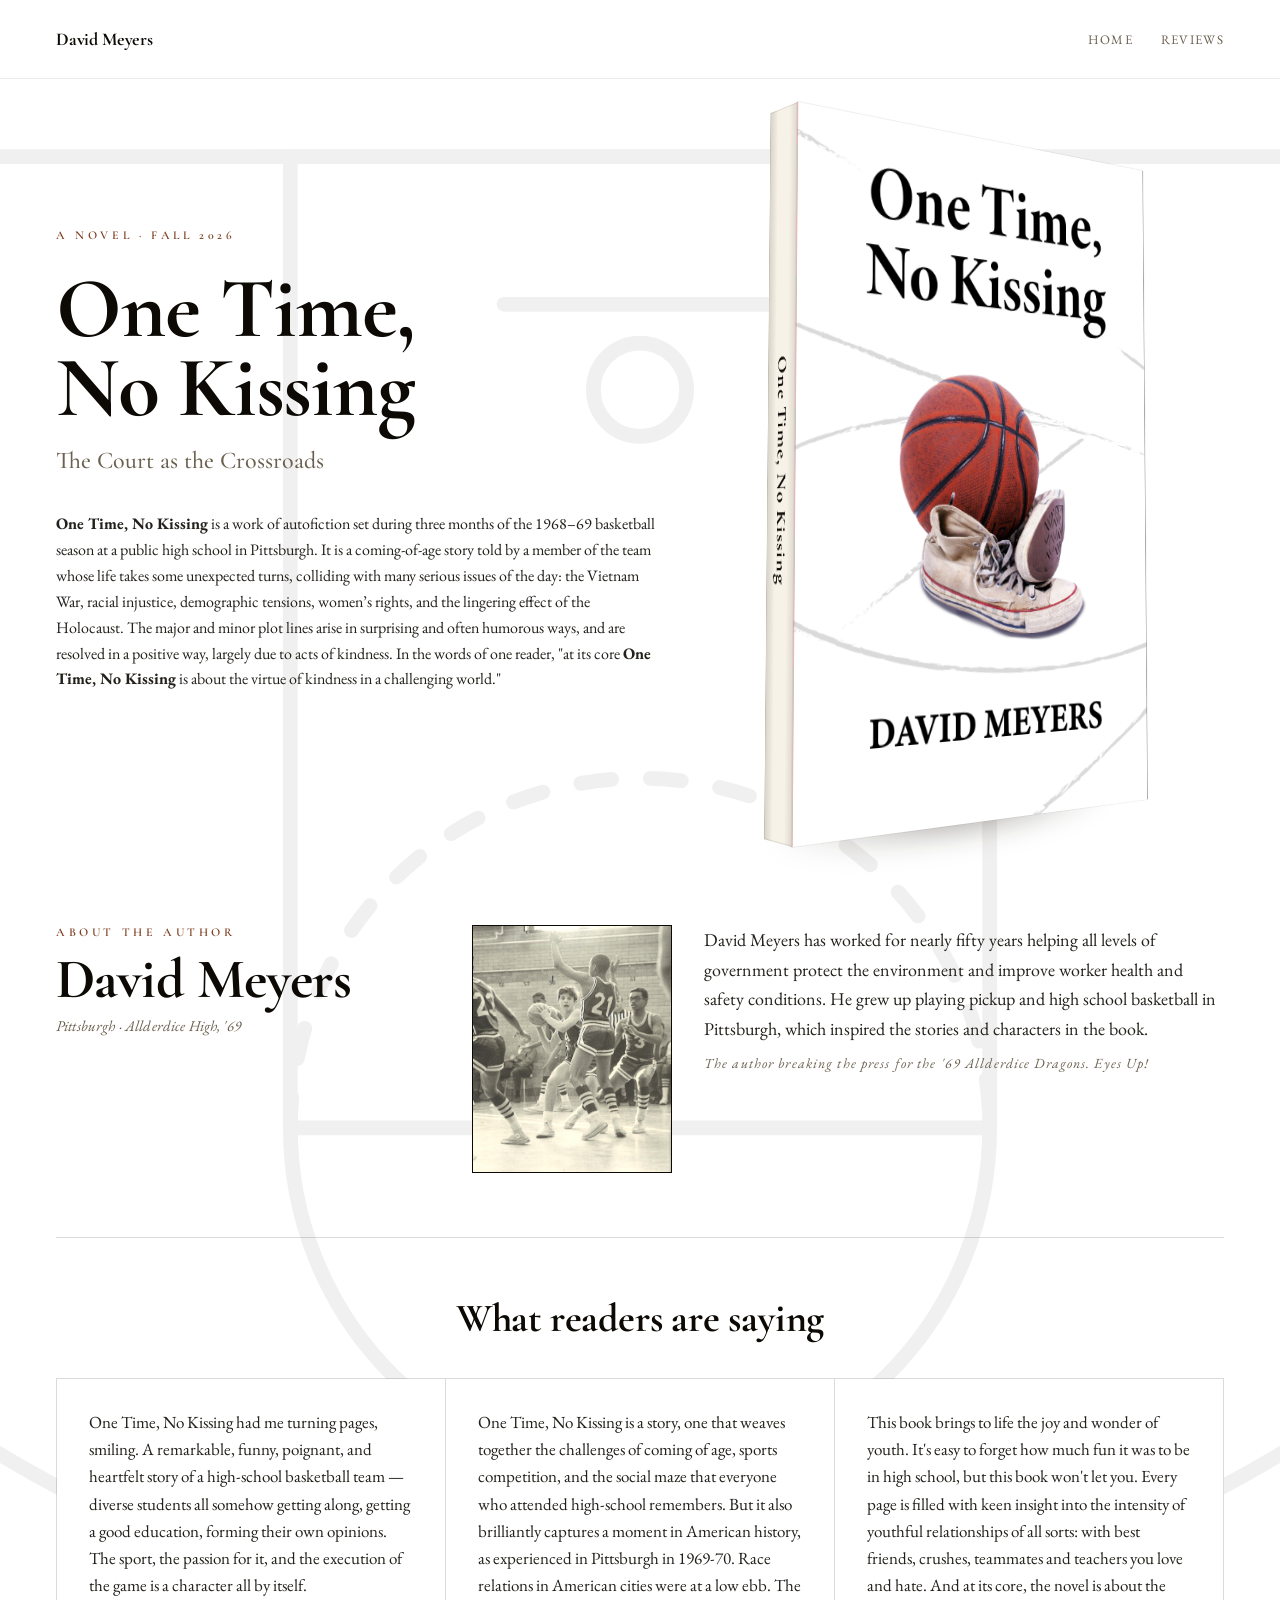
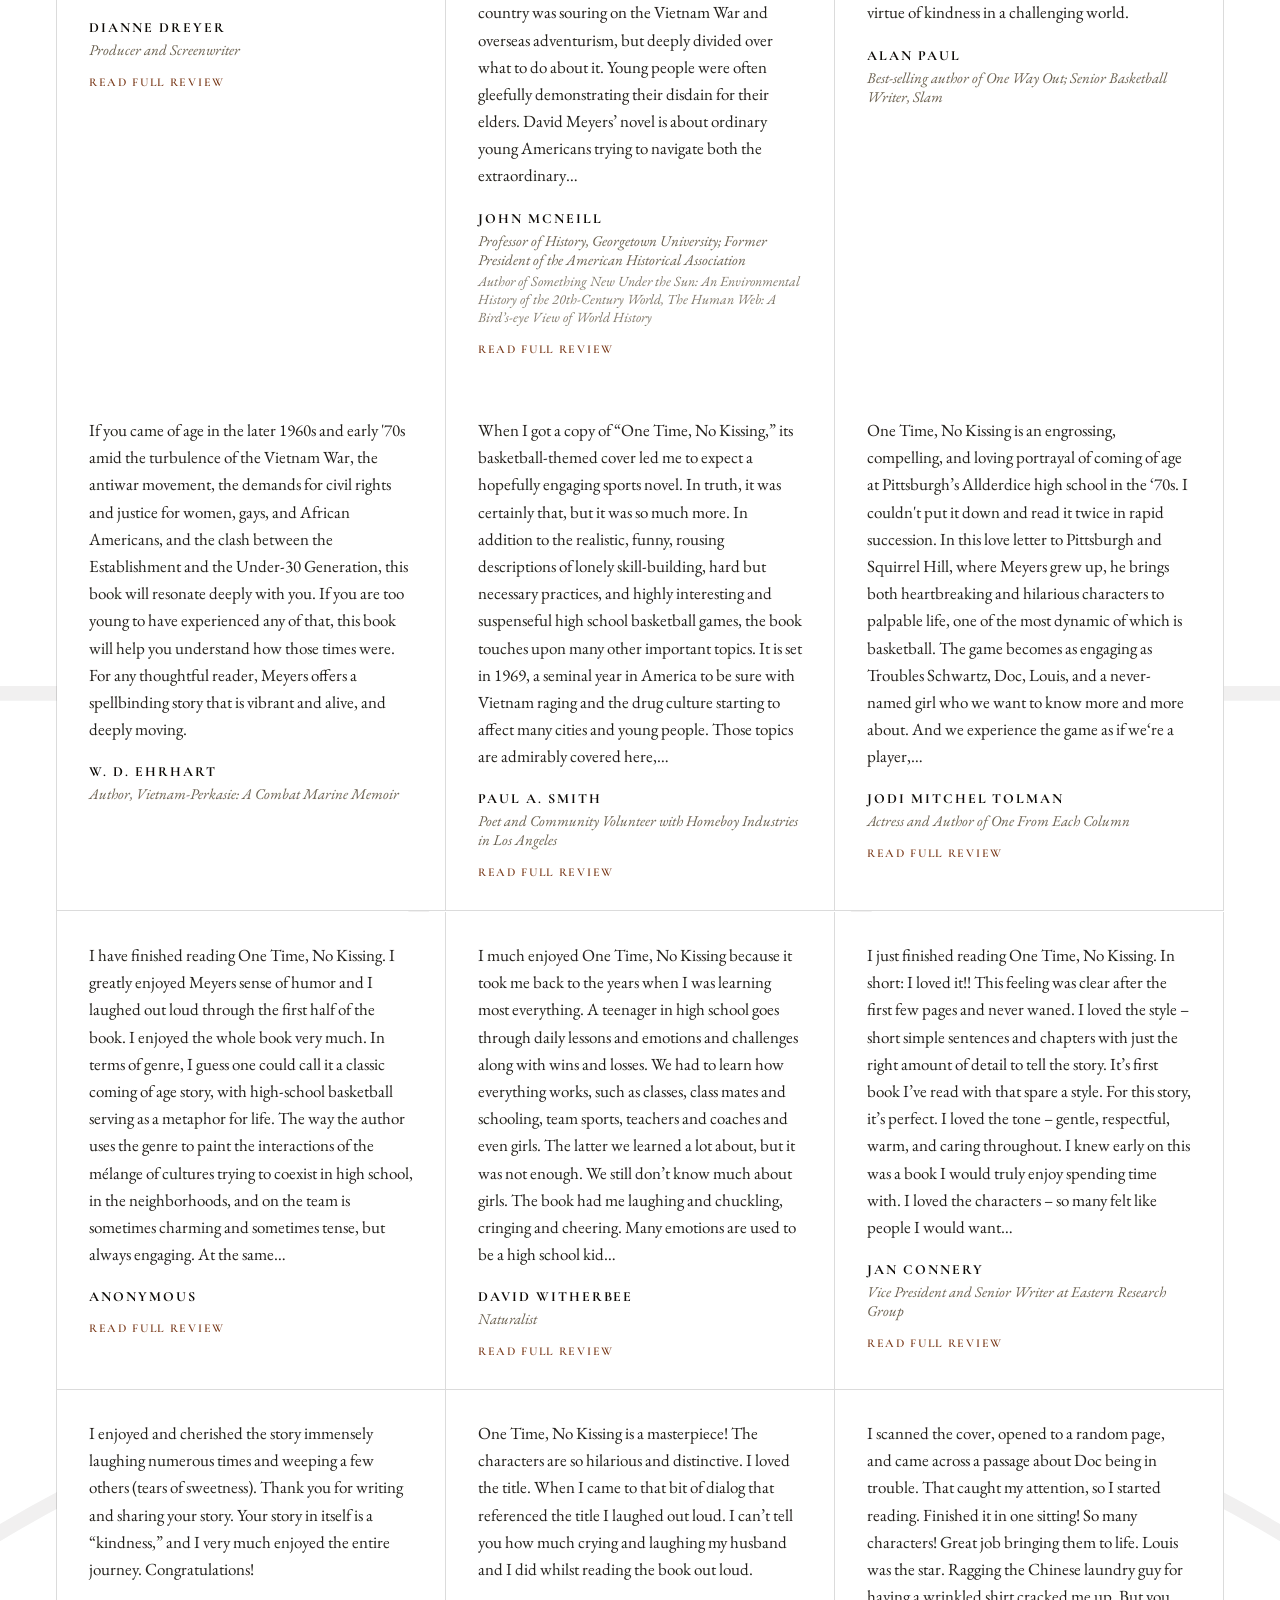
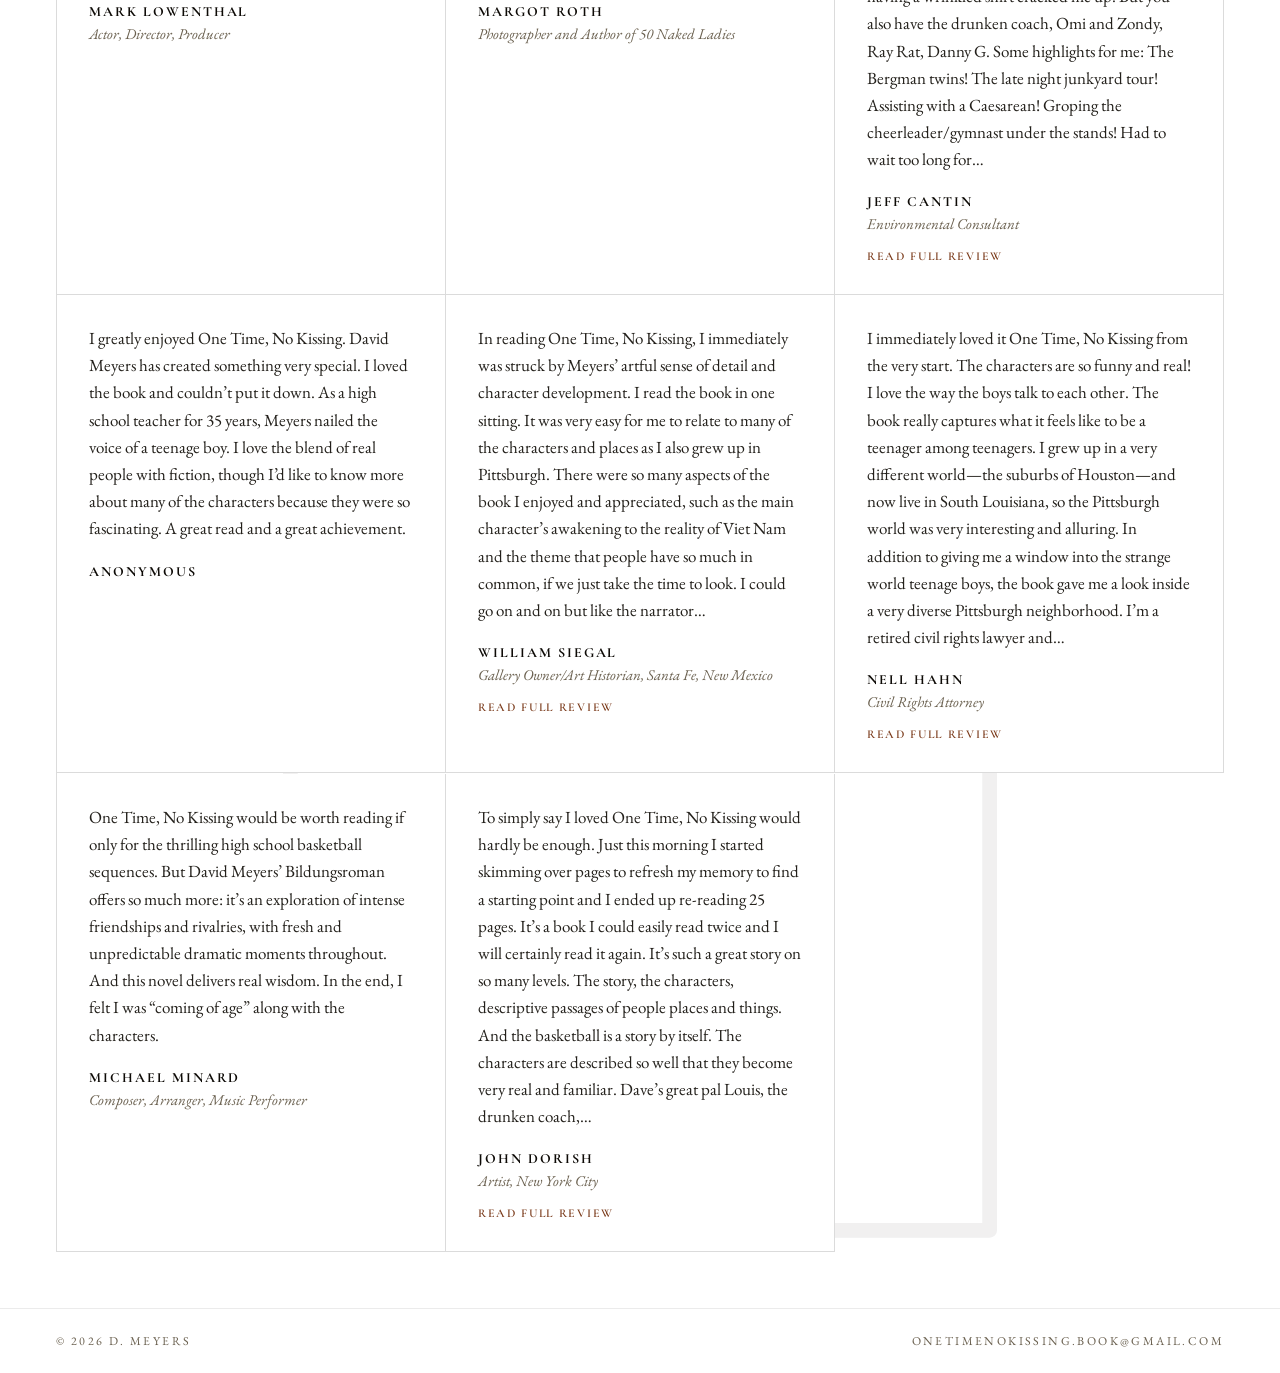
==== commit ee22a560: "Increase italic text size and remove pre-order/Goodreads buttons Bump all italic text (reviewer role" ====
--- a/index.html
+++ b/index.html
@@ -72,7 +72,7 @@
         <nav id="otnk-nav" class="otnk-nav" aria-label="Sections" style="gap:28px; font-size:13px; color:var(--muted); letter-spacing:0.1em; text-transform:uppercase;">
           <a href="#">Home</a>
           <a href="#praise">Reviews</a>
-          <a class="otnk-nav-cta" href="#preorder">Pre-order</a>
+
         </nav>
       </header>
 
@@ -122,10 +122,6 @@
               <b>One Time, No Kissing</b> is a work of autofiction set during three months of the 1968–69 basketball season at a public high school in Pittsburgh. It is a coming-of-age story told by a member of the team whose life takes some unexpected turns, colliding with many serious issues of the day: the Vietnam War, racial injustice, demographic tensions, women’s rights, and the lingering effect of the Holocaust. The major and minor plot lines arise in surprising and often humorous ways, and are resolved in a positive way, largely due to acts of kindness. In the words of one reader, "at its core <b>One Time, No Kissing</b> is about the virtue of kindness in a challenging world."
             </p>
 
-            <div class="hero-rise d5" style="display:flex; gap:18px; flex-wrap:wrap;">
-              <a class="otnk-cta otnk-badged" href="#preorder" style="padding:14px 28px; background:var(--ink); color:#ffffff; text-decoration:none; font-size:13px; letter-spacing:0.18em; text-transform:uppercase; font-family:var(--display); font-weight:700;">Pre-Order<span class="otnk-soon">Coming soon</span></a>
-              <a class="otnk-cta-outline otnk-badged" href="#" style="padding:14px 28px; border:1px solid var(--ink); color:var(--ink); text-decoration:none; font-size:13px; letter-spacing:0.18em; text-transform:uppercase; font-family:var(--display); font-weight:700;">Goodreads<span class="otnk-soon">Coming soon</span></a>
-            </div>
           </div>
           <div class="hero-rise d6" style="display:flex; justify-content:var(--cover-justify); min-width:0; order:var(--cover-order);">
             <div class="otnk-cover" style="width:var(--cover-w); aspect-ratio:1154/1767; position:relative;">
@@ -139,31 +135,6 @@
           </div>
         </section>
 
-        <!-- Email card -->
-        <section id="preorder" style="position:relative; z-index:1; padding:0 var(--section-pad-x) 56px;">
-          <div class="reveal" style="background:#fafaf8; border:1px solid rgba(0,0,0,0.1); padding:var(--email-card-pad); display:grid; grid-template-columns:var(--email-cols); gap:32px; align-items:center;">
-            <div>
-              <div style="font-size:12px; letter-spacing:0.3em; text-transform:uppercase; color:var(--accent); margin-bottom:10px; font-family:var(--display); font-weight:600;">
-                Pre-order Notice
-              </div>
-              <h2 style="font-family:var(--display); font-size:var(--email-h-size); line-height:1.05; margin:0; font-weight:700; letter-spacing:-.005em;">Coming Fall 2026</h2>
-            </div>
-            <div>
-              <form class="otnk-email" novalidate style="display:flex; gap:0; width:100%;">
-                <label for="otnk-email-input" class="sr-only">Your email address</label>
-                <input id="otnk-email-input" name="email" type="email" required placeholder="you@example.com" autocomplete="email"
-                       style="flex:1; padding:14px 16px; font-size:16px; font-family:inherit; background:#ffffff; color:var(--ink); border:1px solid rgba(0,0,0,0.18); border-right:none; border-radius:0; outline:none; min-width:0;" />
-                <input type="text" name="_hp" tabindex="-1" autocomplete="off" aria-hidden="true"
-                       style="position:absolute; left:-9999px; width:1px; height:1px; opacity:0;" />
-                <button type="submit" style="padding:14px 22px; font-size:14px; font-family:inherit; font-weight:600; letter-spacing:0.14em; text-transform:uppercase; background:var(--accent); color:#fdf5e2; border:1px solid var(--accent); border-radius:0; cursor:pointer;">
-                  Notify Me
-                </button>
-              </form>
-              <div class="otnk-form-status" role="status" aria-live="polite"></div>
-            </div>
-          </div>
-        </section>
-
         <!-- About -->
         <section id="about" style="position:relative; z-index:1; padding:48px var(--section-pad-x) 64px; display:grid; grid-template-columns:var(--about-cols); gap:40px; align-items:start;">
           <div class="reveal">
@@ -173,7 +144,7 @@
             <h2 style="font-family:var(--display); font-size:var(--about-h-size); line-height:0.95; margin:0 0 10px; font-weight:700; letter-spacing:-.01em;">
               David Meyers
             </h2>
-            <div style="font-size:13px; color:var(--muted); font-style:italic; letter-spacing:.01em;">
+            <div style="font-size:15px; color:var(--muted); font-style:italic; letter-spacing:.01em;">
               Pittsburgh · Allderdice High, '69
             </div>
           </div>
@@ -186,7 +157,7 @@
               <p style="font-size:18px; line-height:1.65; margin:0 0 10px; color:#23201b;">
                 David Meyers has worked for nearly fifty years helping all levels of government protect the environment and improve worker health and safety conditions. He grew up playing pickup and high school basketball in Pittsburgh, which inspired the stories and characters in the book.
               </p>
-              <div style="font-size:12px; color:var(--muted); letter-spacing:0.08em; font-style:italic;">
+              <div style="font-size:14px; color:var(--muted); letter-spacing:0.08em; font-style:italic;">
                 The author breaking the press for the '69 Allderdice Dragons. Eyes Up!
               </div>
             </div>
@@ -207,21 +178,21 @@
                 One Time, No Kissing had me turning pages, smiling. A remarkable, funny, poignant, and heartfelt story of a high-school basketball team — diverse students all somehow getting along, getting a good education, forming their own opinions. The sport, the passion for it, and the execution of the game is a character all by itself.
               </p>
               <div style="font-family:var(--display); font-size:14px; letter-spacing:0.14em; text-transform:uppercase; font-weight:700;">Dianne Dreyer</div>
-              <div style="font-size:13px; color:var(--muted); margin-top:4px; font-style:italic;">Producer and Screenwriter</div>
+              <div style="font-size:15px; color:var(--muted); margin-top:4px; font-style:italic;">Producer and Screenwriter</div>
             </div>
             <div class="otnk-praise-card reveal" style="padding:0 32px; border-right:1px solid rgba(0,0,0,0.08);">
               <p style="font-size:17px; line-height:1.6; margin:0 0 20px; color:#23201b;">
                 David Meyers’ novel is about ordinary young Americans trying to navigate both the extraordinary uncertainties and anxieties of the late 1960s and the timeless ones of school, friendship, rivalry, and what it means to be a team and a teammate. It is poignant, funny, and rings as true as can be.
               </p>
               <div style="font-family:var(--display); font-size:14px; letter-spacing:0.14em; text-transform:uppercase; font-weight:700;">John McNeill</div>
-              <div style="font-size:13px; color:var(--muted); margin-top:4px; font-style:italic;">Professor of History, Georgetown University; Former President of the American Historical Association</div>
+              <div style="font-size:15px; color:var(--muted); margin-top:4px; font-style:italic;">Professor of History, Georgetown University; Former President of the American Historical Association</div>
             </div>
             <div class="otnk-praise-card reveal" style="padding:0 32px;">
               <p style="font-size:17px; line-height:1.6; margin:0 0 20px; color:#23201b;">
                 This book brings to life the joy and wonder of youth. It's easy to forget how much fun it was to be in high school, but this book won't let you. Every page is filled with keen insight into the intensity of youthful relationships of all sorts: with best friends, crushes, teammates and teachers you love and hate. And at its core, the novel is about the virtue of kindness in a challenging world.
               </p>
               <div style="font-family:var(--display); font-size:14px; letter-spacing:0.14em; text-transform:uppercase; font-weight:700;">Alan Paul</div>
-              <div style="font-size:13px; color:var(--muted); margin-top:4px; font-style:italic;">Best-selling author of One Way Out; Senior Basketball Writer, Slam</div>
+              <div style="font-size:15px; color:var(--muted); margin-top:4px; font-style:italic;">Best-selling author of One Way Out; Senior Basketball Writer, Slam</div>
             </div>
           </div>
         </section>
@@ -263,63 +234,6 @@
         if (e.key === 'Escape') setOpen(false);
       });
     })();
-
-    // Pre-order signup — POSTs the email to a Google Apps Script web app that
-    // appends it to a Google Sheet. Set OTNK_SIGNUP_ENDPOINT to the deployed
-    // web-app URL. While it's empty the form still acknowledges locally so the
-    // page never breaks before the endpoint is wired.
-    var OTNK_SIGNUP_ENDPOINT = "https://script.google.com/macros/s/AKfycbxEmQYPdG-vJ-psJYbAMaf0-L7uUfgOcwZkyo33JS8bLDNX-koopy-mTpmT2QAa2IYnqg/exec";
-    document.querySelectorAll('form.otnk-email').forEach(function (form) {
-      var input = form.querySelector('input[type=email]');
-      var button = form.querySelector('button[type=submit]');
-      var status = form.parentElement.querySelector('.otnk-form-status');
-      var honeypot = form.querySelector('input[name="_hp"]');
-      var originalLabel = button.textContent;
-      var busy = false;
-
-      function reset(delay) {
-        setTimeout(function () {
-          button.textContent = originalLabel;
-          status.textContent = "";
-          busy = false;
-        }, delay);
-      }
-      function acknowledge() {
-        button.textContent = "✓ Got it";
-        status.textContent = "Thanks — we'll email you when pre-orders open.";
-        input.value = "";
-        reset(4000);
-      }
-
-      form.addEventListener('submit', function (e) {
-        e.preventDefault();
-        if (busy) return;
-        var email = (input.value || '').trim();
-        if (!email || email.indexOf('@') < 1 || email.lastIndexOf('.') < email.indexOf('@')) {
-          status.textContent = "Please enter a valid email address.";
-          input.focus();
-          return;
-        }
-        if (honeypot && honeypot.value) return; // bot trap — silently ignore
-
-        busy = true;
-        if (!OTNK_SIGNUP_ENDPOINT) { acknowledge(); return; } // not wired yet
-
-        button.textContent = "…";
-        status.textContent = "";
-        fetch(OTNK_SIGNUP_ENDPOINT, {
-          method: "POST",
-          mode: "no-cors",
-          body: new URLSearchParams({ email: email, source: location.href })
-        }).then(function () {
-          acknowledge();
-        }).catch(function () {
-          button.textContent = originalLabel;
-          status.textContent = "Something went wrong — please try again.";
-          busy = false;
-        });
-      });
-    });
 
     // Refined polish + signature motion: scroll reveals, condensing header,
     // 3D tilt cover, and the living court.
--- a/styles.css
+++ b/styles.css
@@ -18,25 +18,10 @@
 }
 
 /* book site polish */
-.otnk-cta { transition: filter .15s ease, transform .15s ease, background .15s ease; }
-.otnk-cta:hover { filter: brightness(1.18); transform: translateY(-1px); }
-.otnk-cta-outline { transition: background .15s ease, transform .15s ease; }
-.otnk-cta-outline:hover { background: rgba(0,0,0,0.04); transform: translateY(-1px); }
 .otnk-nav { display: flex; align-items: center; }
 .otnk-nav a { cursor: pointer; transition: color .15s ease; text-decoration: none; color: inherit; }
 .otnk-nav a:hover { color: var(--ink); }
-.otnk-cta:focus-visible, .otnk-cta-outline:focus-visible, .otnk-nav a:focus-visible { outline: 2px solid currentColor; outline-offset: 3px; }
-
-/* Boxed Pre-order nav link */
-.otnk-nav a.otnk-nav-cta {
-  border: 1px solid var(--ink);
-  padding: 8px 16px;
-  border-radius: 0;
-  color: var(--ink);
-  transition: background-color .2s ease, color .2s ease;
-}
-.otnk-nav a.otnk-nav-cta:hover { background: var(--ink); color: #fff; }
-.otnk-nav a.otnk-nav-cta::after { display: none; }
+.otnk-nav a:focus-visible { outline: 2px solid currentColor; outline-offset: 3px; }
 
 /* Active page indicator */
 .otnk-nav a[aria-current="page"] { color: var(--ink); }
@@ -239,7 +224,6 @@
   }
   .otnk-menu-toggle[aria-expanded="true"] + .otnk-nav { display: flex; }
   .otnk-nav a { padding: 8px 0; font-size: 14px; }
-  .otnk-nav a.otnk-nav-cta { padding: 8px 16px; }
 }
 
 @container (max-width: 900px) {
@@ -254,7 +238,7 @@
    ============================================================ */
 
 /* Anchor fix: sticky header no longer overlaps jumped-to sections */
-#book, #praise, #about, #preorder { scroll-margin-top: 92px; }
+#book, #praise, #about { scroll-margin-top: 92px; }
 
 /* Hero load reveal — CSS only, staggered */
 html.otnk-js .hero-rise {
@@ -298,17 +282,6 @@
 }
 .otnk-nav a:hover::after, .otnk-nav a:focus-visible::after { transform: scaleX(1); }
 
-/* CTA arrow nudge */
-.otnk-arrow { display: inline-block; transition: transform .2s ease; }
-.otnk-cta:hover .otnk-arrow,
-.otnk-cta-outline:hover .otnk-arrow { transform: translateX(5px); }
-
-/* Email input focus ring */
-#otnk-email-input { transition: border-color .15s ease, box-shadow .15s ease; }
-#otnk-email-input:focus {
-  border-color: var(--accent);
-  box-shadow: 0 0 0 3px rgba(122,58,26,0.14);
-}
 
 /* Condensing sticky header on scroll */
 .otnk-root header {
@@ -339,29 +312,6 @@
 }
 @keyframes otnkCourtDraw { to { stroke-dashoffset: 0; } }
 
-/* Hero CTAs: small "coming soon" corner badge */
-.otnk-badged { position: relative; }
-.otnk-soon {
-  position: absolute; top: -9px; right: -9px;
-  background: var(--accent); color: #fdf5e2;
-  font-family: var(--display); font-weight: 700;
-  font-size: 9px; letter-spacing: 0.16em; text-transform: uppercase;
-  padding: 3px 7px; border-radius: 2px; line-height: 1;
-  box-shadow: 0 4px 12px -6px rgba(20,14,6,0.55);
-  pointer-events: none; white-space: nowrap;
-}
-
-/* Single-column hero: center the Pre-Order / Goodreads buttons */
-@container (max-width: 900px) {
-  .hero-rise.d5 { justify-content: center; }
-}
-
-/* Email signup: stack input + button on narrow screens */
-@container (max-width: 540px) {
-  .otnk-email { flex-direction: column; gap: 10px; }
-  .otnk-email #otnk-email-input { border-right: 1px solid rgba(0,0,0,0.18) !important; }
-  .otnk-email button { width: 100%; }
-}
 
 /* Respect reduced-motion: no transforms, no animation, instant reveal */
 @media (prefers-reduced-motion: reduce) {
@@ -438,14 +388,14 @@
 }
 .otnk-review-role {
   display: block;
-  font-size: 13px;
+  font-size: 15px;
   color: var(--muted);
   margin-top: 4px;
   font-style: italic;
 }
 .otnk-review-credits {
   display: block;
-  font-size: 12px;
+  font-size: 14px;
   color: var(--muted);
   margin-top: 3px;
   font-style: italic;
@@ -542,13 +492,13 @@
   color: var(--ink);
 }
 .otnk-modal-role {
-  font-size: 13px;
+  font-size: 15px;
   color: var(--muted);
   margin-top: 4px;
   font-style: italic;
 }
 .otnk-modal-credits {
-  font-size: 12px;
+  font-size: 14px;
   color: var(--muted);
   margin-top: 3px;
   font-style: italic;
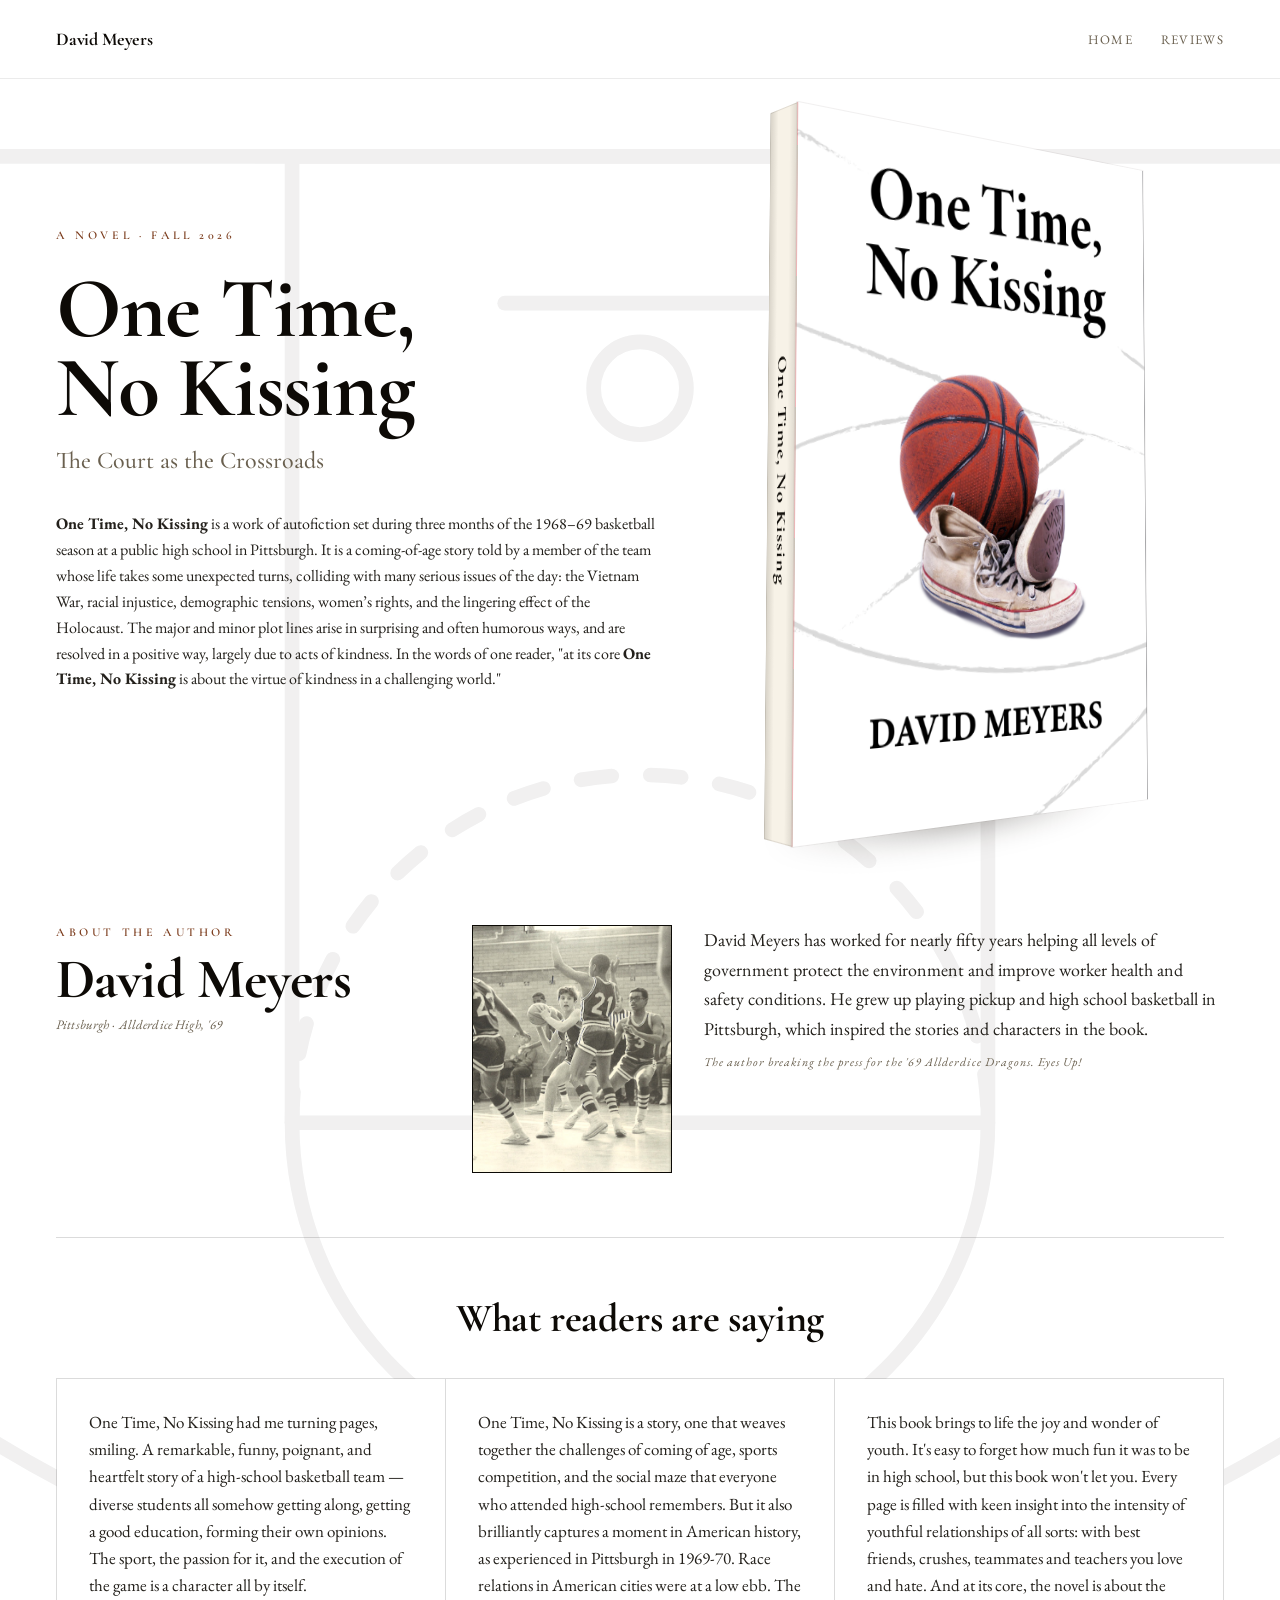
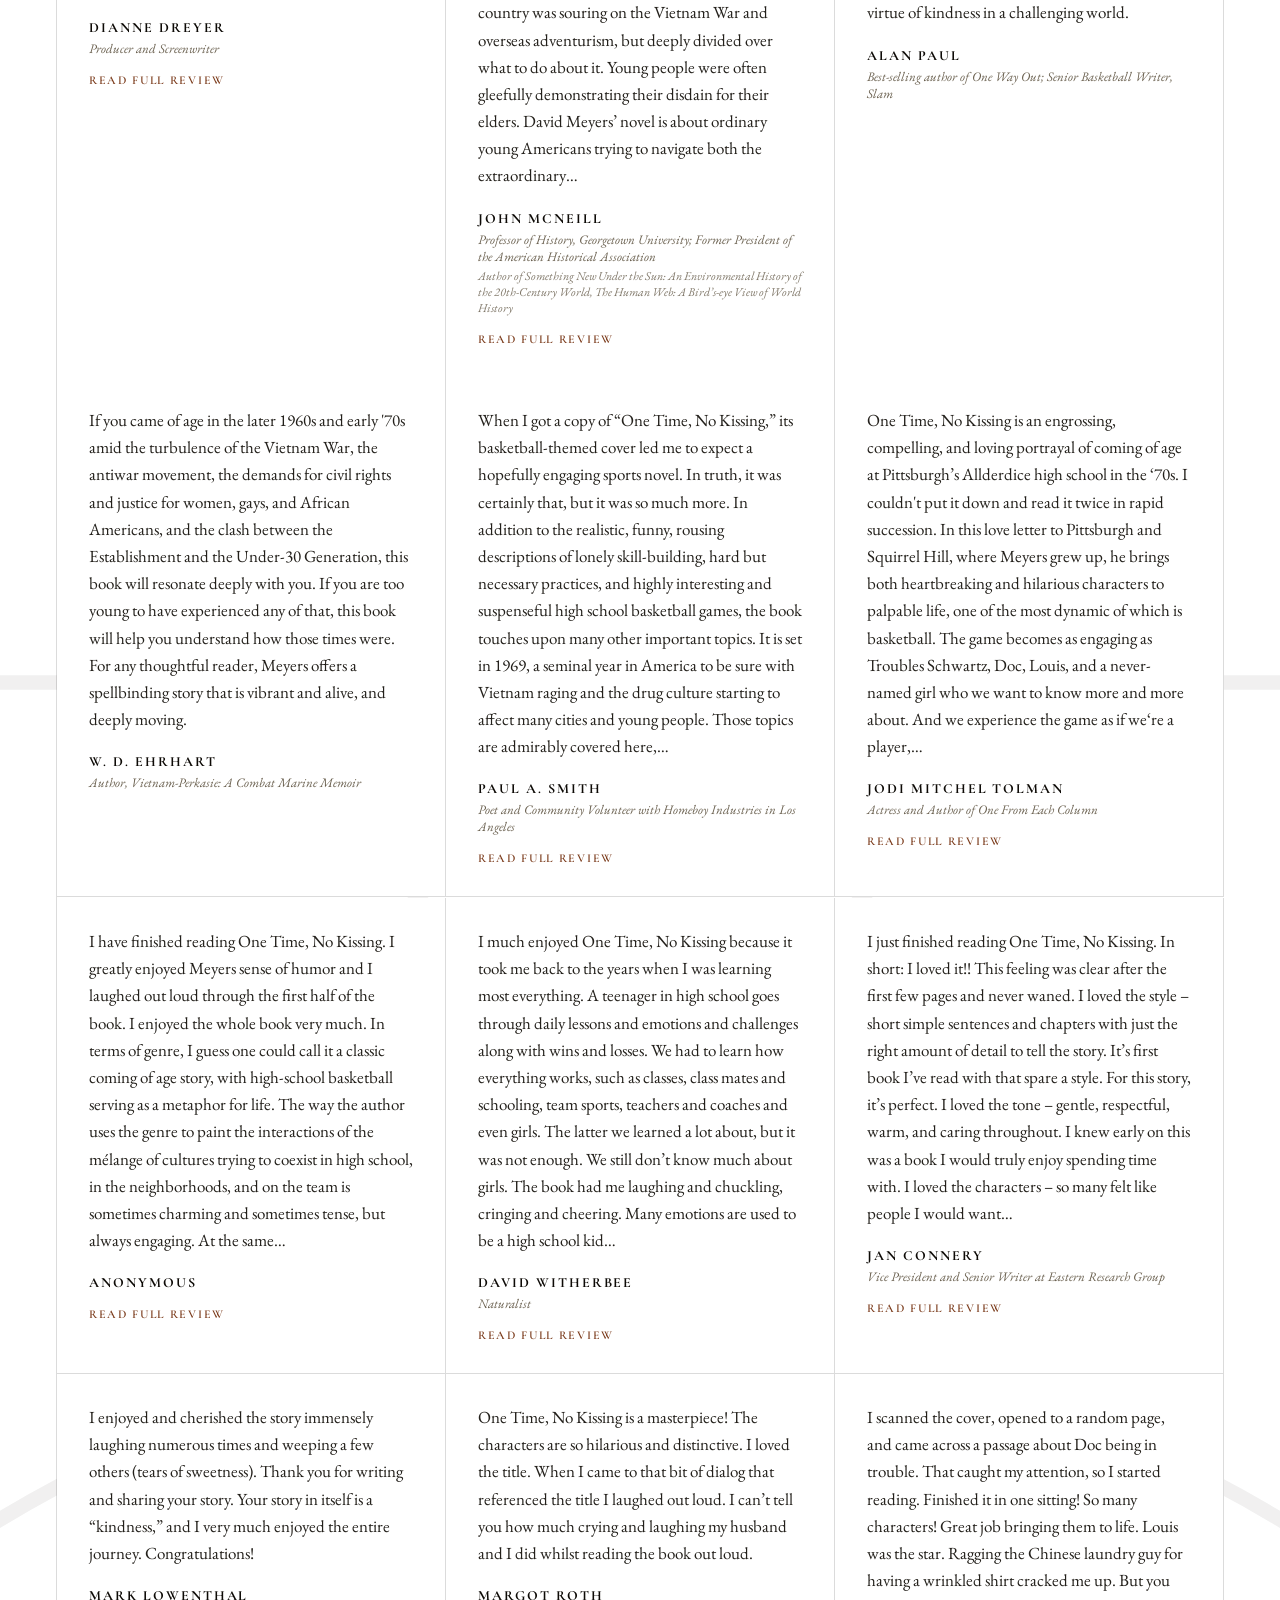
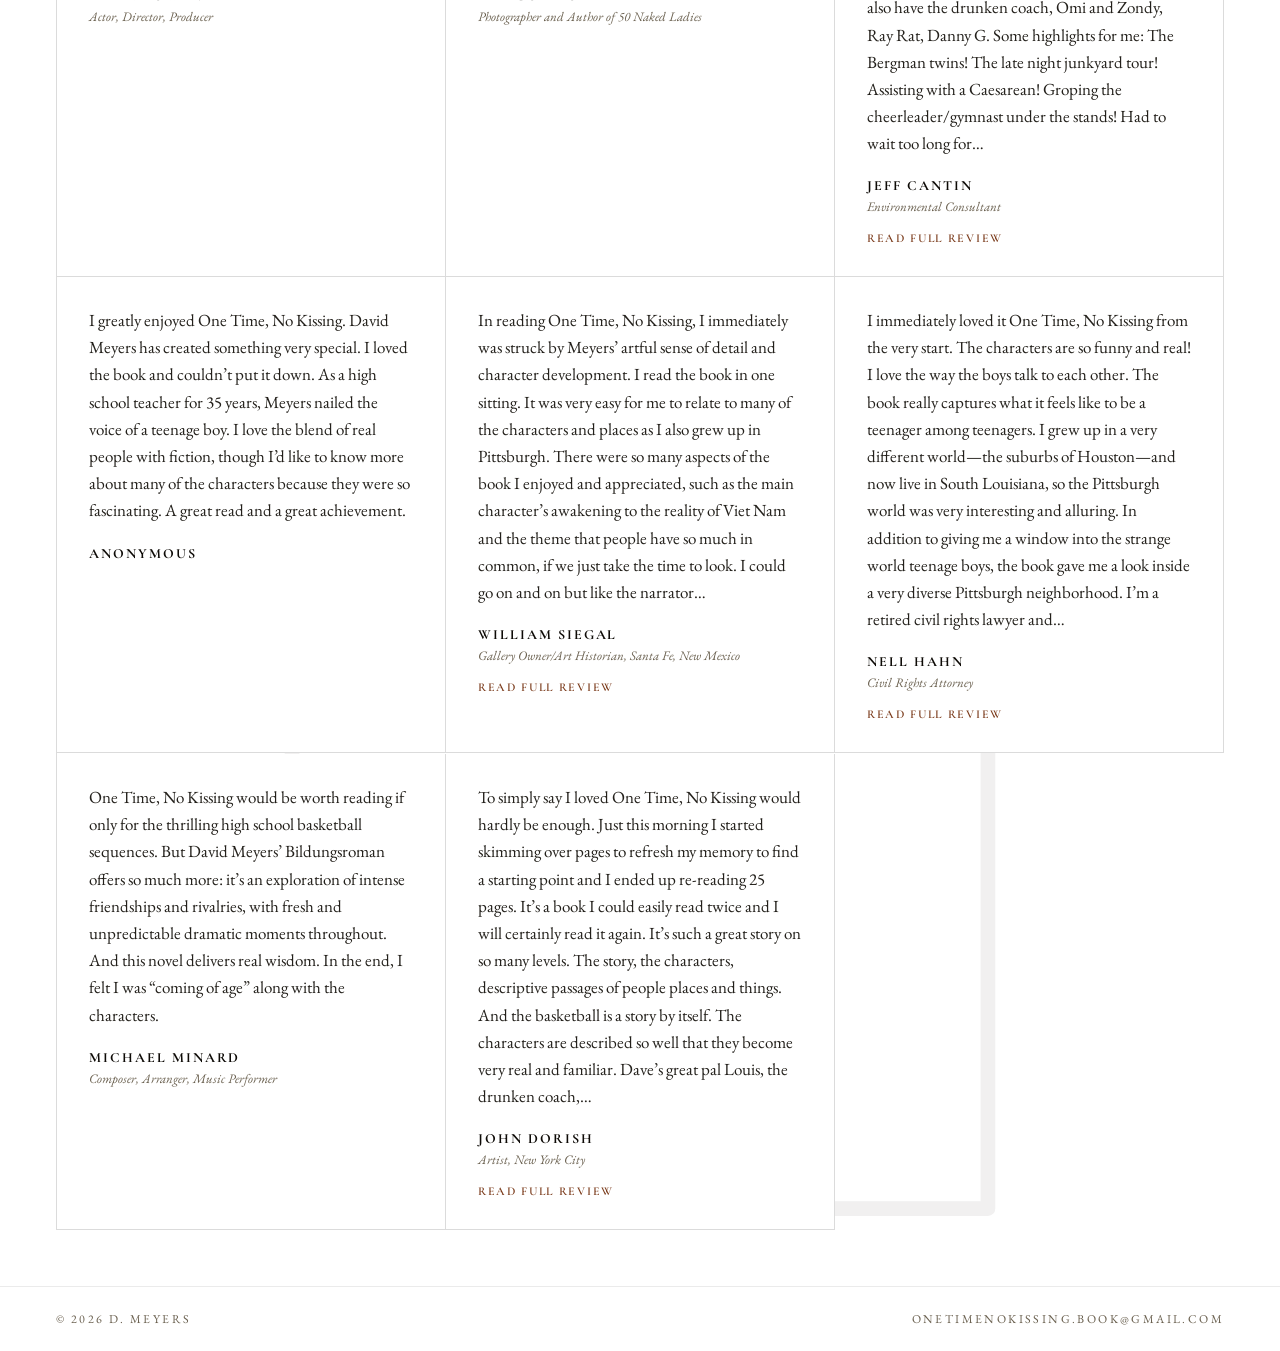
==== commit 00295125: "Remove pre-order and Goodreads mentions from the site Strip placeholder "coming soon" features that " ====
--- a/index.html
+++ b/index.html
@@ -72,7 +72,6 @@
         <nav id="otnk-nav" class="otnk-nav" aria-label="Sections" style="gap:28px; font-size:13px; color:var(--muted); letter-spacing:0.1em; text-transform:uppercase;">
           <a href="#">Home</a>
           <a href="#praise">Reviews</a>
-
         </nav>
       </header>
 
@@ -121,7 +120,6 @@
             <p class="hero-rise d4" style="font-size:16px; line-height:1.62; color:#23201b; margin:0 0 32px; max-width:600px;">
               <b>One Time, No Kissing</b> is a work of autofiction set during three months of the 1968–69 basketball season at a public high school in Pittsburgh. It is a coming-of-age story told by a member of the team whose life takes some unexpected turns, colliding with many serious issues of the day: the Vietnam War, racial injustice, demographic tensions, women’s rights, and the lingering effect of the Holocaust. The major and minor plot lines arise in surprising and often humorous ways, and are resolved in a positive way, largely due to acts of kindness. In the words of one reader, "at its core <b>One Time, No Kissing</b> is about the virtue of kindness in a challenging world."
             </p>
-
           </div>
           <div class="hero-rise d6" style="display:flex; justify-content:var(--cover-justify); min-width:0; order:var(--cover-order);">
             <div class="otnk-cover" style="width:var(--cover-w); aspect-ratio:1154/1767; position:relative;">
@@ -144,7 +142,7 @@
             <h2 style="font-family:var(--display); font-size:var(--about-h-size); line-height:0.95; margin:0 0 10px; font-weight:700; letter-spacing:-.01em;">
               David Meyers
             </h2>
-            <div style="font-size:15px; color:var(--muted); font-style:italic; letter-spacing:.01em;">
+            <div style="font-size:13px; color:var(--muted); font-style:italic; letter-spacing:.01em;">
               Pittsburgh · Allderdice High, '69
             </div>
           </div>
@@ -157,7 +155,7 @@
               <p style="font-size:18px; line-height:1.65; margin:0 0 10px; color:#23201b;">
                 David Meyers has worked for nearly fifty years helping all levels of government protect the environment and improve worker health and safety conditions. He grew up playing pickup and high school basketball in Pittsburgh, which inspired the stories and characters in the book.
               </p>
-              <div style="font-size:14px; color:var(--muted); letter-spacing:0.08em; font-style:italic;">
+              <div style="font-size:12px; color:var(--muted); letter-spacing:0.08em; font-style:italic;">
                 The author breaking the press for the '69 Allderdice Dragons. Eyes Up!
               </div>
             </div>
@@ -178,21 +176,21 @@
                 One Time, No Kissing had me turning pages, smiling. A remarkable, funny, poignant, and heartfelt story of a high-school basketball team — diverse students all somehow getting along, getting a good education, forming their own opinions. The sport, the passion for it, and the execution of the game is a character all by itself.
               </p>
               <div style="font-family:var(--display); font-size:14px; letter-spacing:0.14em; text-transform:uppercase; font-weight:700;">Dianne Dreyer</div>
-              <div style="font-size:15px; color:var(--muted); margin-top:4px; font-style:italic;">Producer and Screenwriter</div>
+              <div style="font-size:13px; color:var(--muted); margin-top:4px; font-style:italic;">Producer and Screenwriter</div>
             </div>
             <div class="otnk-praise-card reveal" style="padding:0 32px; border-right:1px solid rgba(0,0,0,0.08);">
               <p style="font-size:17px; line-height:1.6; margin:0 0 20px; color:#23201b;">
                 David Meyers’ novel is about ordinary young Americans trying to navigate both the extraordinary uncertainties and anxieties of the late 1960s and the timeless ones of school, friendship, rivalry, and what it means to be a team and a teammate. It is poignant, funny, and rings as true as can be.
               </p>
               <div style="font-family:var(--display); font-size:14px; letter-spacing:0.14em; text-transform:uppercase; font-weight:700;">John McNeill</div>
-              <div style="font-size:15px; color:var(--muted); margin-top:4px; font-style:italic;">Professor of History, Georgetown University; Former President of the American Historical Association</div>
+              <div style="font-size:13px; color:var(--muted); margin-top:4px; font-style:italic;">Professor of History, Georgetown University; Former President of the American Historical Association</div>
             </div>
             <div class="otnk-praise-card reveal" style="padding:0 32px;">
               <p style="font-size:17px; line-height:1.6; margin:0 0 20px; color:#23201b;">
                 This book brings to life the joy and wonder of youth. It's easy to forget how much fun it was to be in high school, but this book won't let you. Every page is filled with keen insight into the intensity of youthful relationships of all sorts: with best friends, crushes, teammates and teachers you love and hate. And at its core, the novel is about the virtue of kindness in a challenging world.
               </p>
               <div style="font-family:var(--display); font-size:14px; letter-spacing:0.14em; text-transform:uppercase; font-weight:700;">Alan Paul</div>
-              <div style="font-size:15px; color:var(--muted); margin-top:4px; font-style:italic;">Best-selling author of One Way Out; Senior Basketball Writer, Slam</div>
+              <div style="font-size:13px; color:var(--muted); margin-top:4px; font-style:italic;">Best-selling author of One Way Out; Senior Basketball Writer, Slam</div>
             </div>
           </div>
         </section>
--- a/styles.css
+++ b/styles.css
@@ -123,7 +123,6 @@
   line-height: 1;
 }
 
-.otnk-form-status { font-size: 14px; color: var(--accent); margin-top: 10px; min-height: 1.2em; }
 .otnk-footer-link { color: inherit; text-decoration: none; }
 .otnk-footer-link:hover { color: var(--ink); }
 
@@ -146,9 +145,6 @@
   --cover-justify: center;
   --cover-order: 0;
   --section-pad-x: var(--pad-x);
-  --email-card-pad: 36px 48px;
-  --email-cols: 1fr 1.2fr;
-  --email-h-size: 38px;
   --praise-cols: repeat(3, 1fr);
   --about-cols: 1fr 2fr;
   --about-figure-cols: 200px 1fr;
@@ -171,9 +167,6 @@
     --book-depth: 39px;
     --cover-justify: center;
     --cover-order: -1;
-    --email-card-pad: 32px;
-    --email-cols: 1fr;
-    --email-h-size: 32px;
     --praise-cols: 1fr;
     --about-cols: 1fr;
     --about-h-size: 48px;
@@ -193,8 +186,6 @@
     --body-size: 17px;
     --cover-w: 240px !important;
     --book-depth: 30px;
-    --email-card-pad: 24px;
-    --email-h-size: 26px;
     --about-figure-cols: 1fr;
     --about-h-size: 40px;
     --header-pad: 18px 20px;
@@ -282,7 +273,6 @@
 }
 .otnk-nav a:hover::after, .otnk-nav a:focus-visible::after { transform: scaleX(1); }
 
-
 /* Condensing sticky header on scroll */
 .otnk-root header {
   transition: padding .28s ease, background-color .28s ease,
@@ -311,7 +301,6 @@
   animation: otnkCourtDraw 2.6s cubic-bezier(.22,1,.36,1) .15s forwards;
 }
 @keyframes otnkCourtDraw { to { stroke-dashoffset: 0; } }
-
 
 /* Respect reduced-motion: no transforms, no animation, instant reveal */
 @media (prefers-reduced-motion: reduce) {
@@ -324,8 +313,8 @@
     animation: none !important;
     transition: none !important;
   }
-  .otnk-nav a::after, .otnk-arrow,
-  .otnk-root header, #otnk-email-input { transition: none !important; }
+  .otnk-nav a::after,
+  .otnk-root header { transition: none !important; }
   /* keep the static 3D book, but no motion (hover doesn't turn it) */
   .otnk-cover { transition: none !important; }
   .otnk-root.otnk-tilt .hero-rise.d6:hover .otnk-cover { --book-ry: 38deg; --book-rx: 4deg; }
@@ -388,14 +377,14 @@
 }
 .otnk-review-role {
   display: block;
-  font-size: 15px;
+  font-size: 13px;
   color: var(--muted);
   margin-top: 4px;
   font-style: italic;
 }
 .otnk-review-credits {
   display: block;
-  font-size: 14px;
+  font-size: 12px;
   color: var(--muted);
   margin-top: 3px;
   font-style: italic;
@@ -492,13 +481,13 @@
   color: var(--ink);
 }
 .otnk-modal-role {
-  font-size: 15px;
+  font-size: 13px;
   color: var(--muted);
   margin-top: 4px;
   font-style: italic;
 }
 .otnk-modal-credits {
-  font-size: 14px;
+  font-size: 12px;
   color: var(--muted);
   margin-top: 3px;
   font-style: italic;
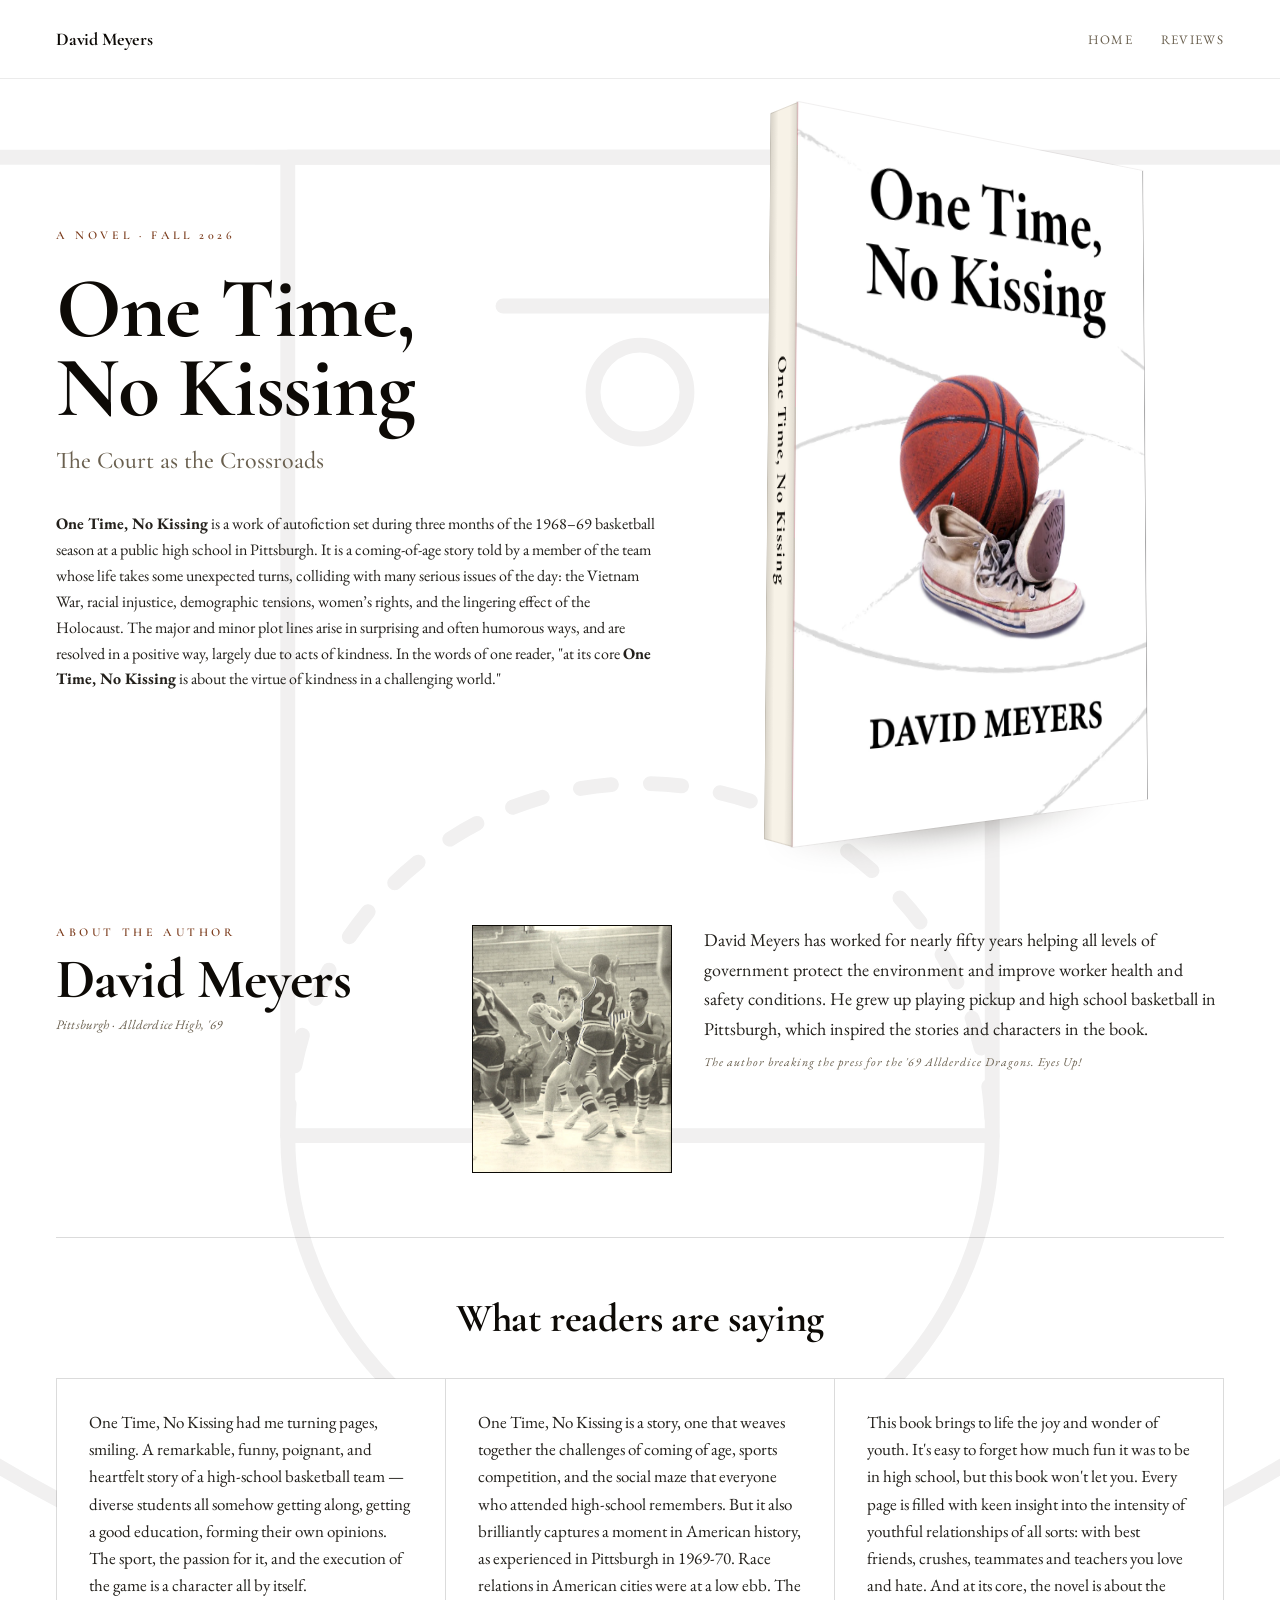
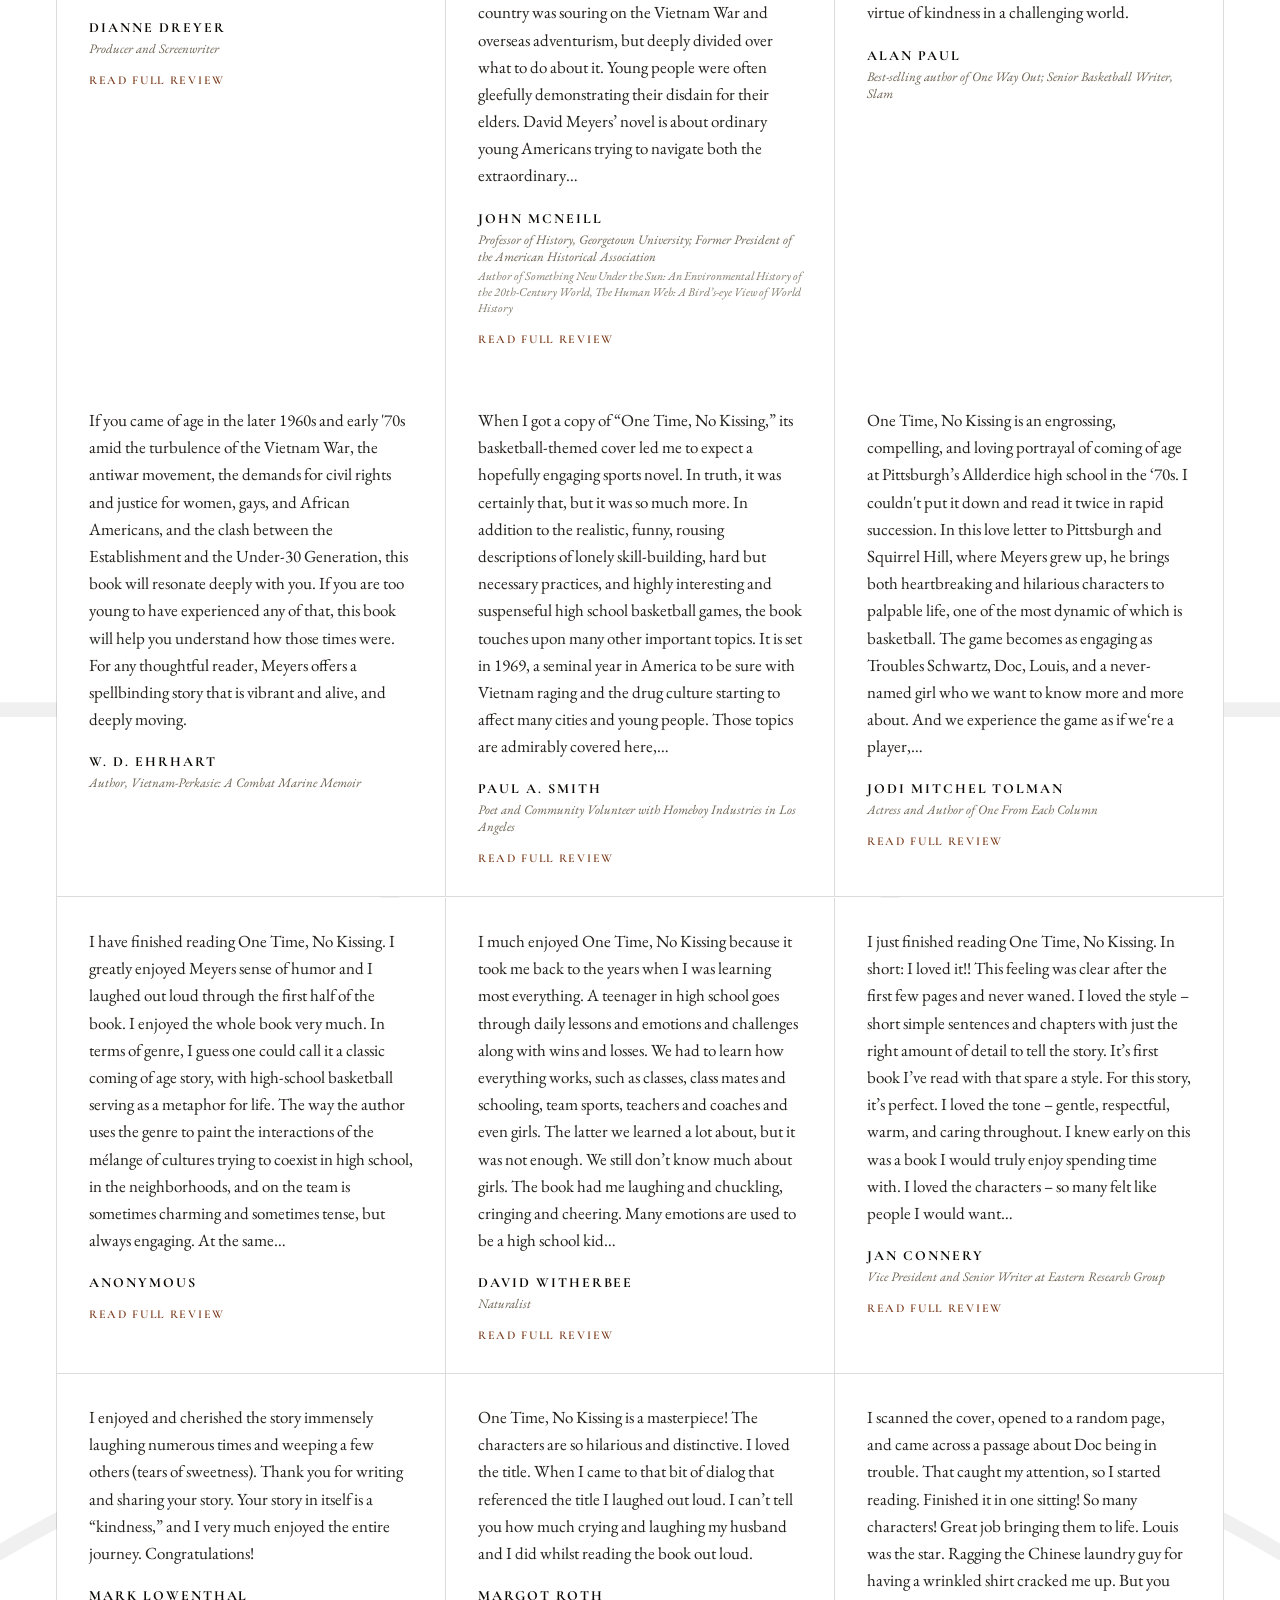
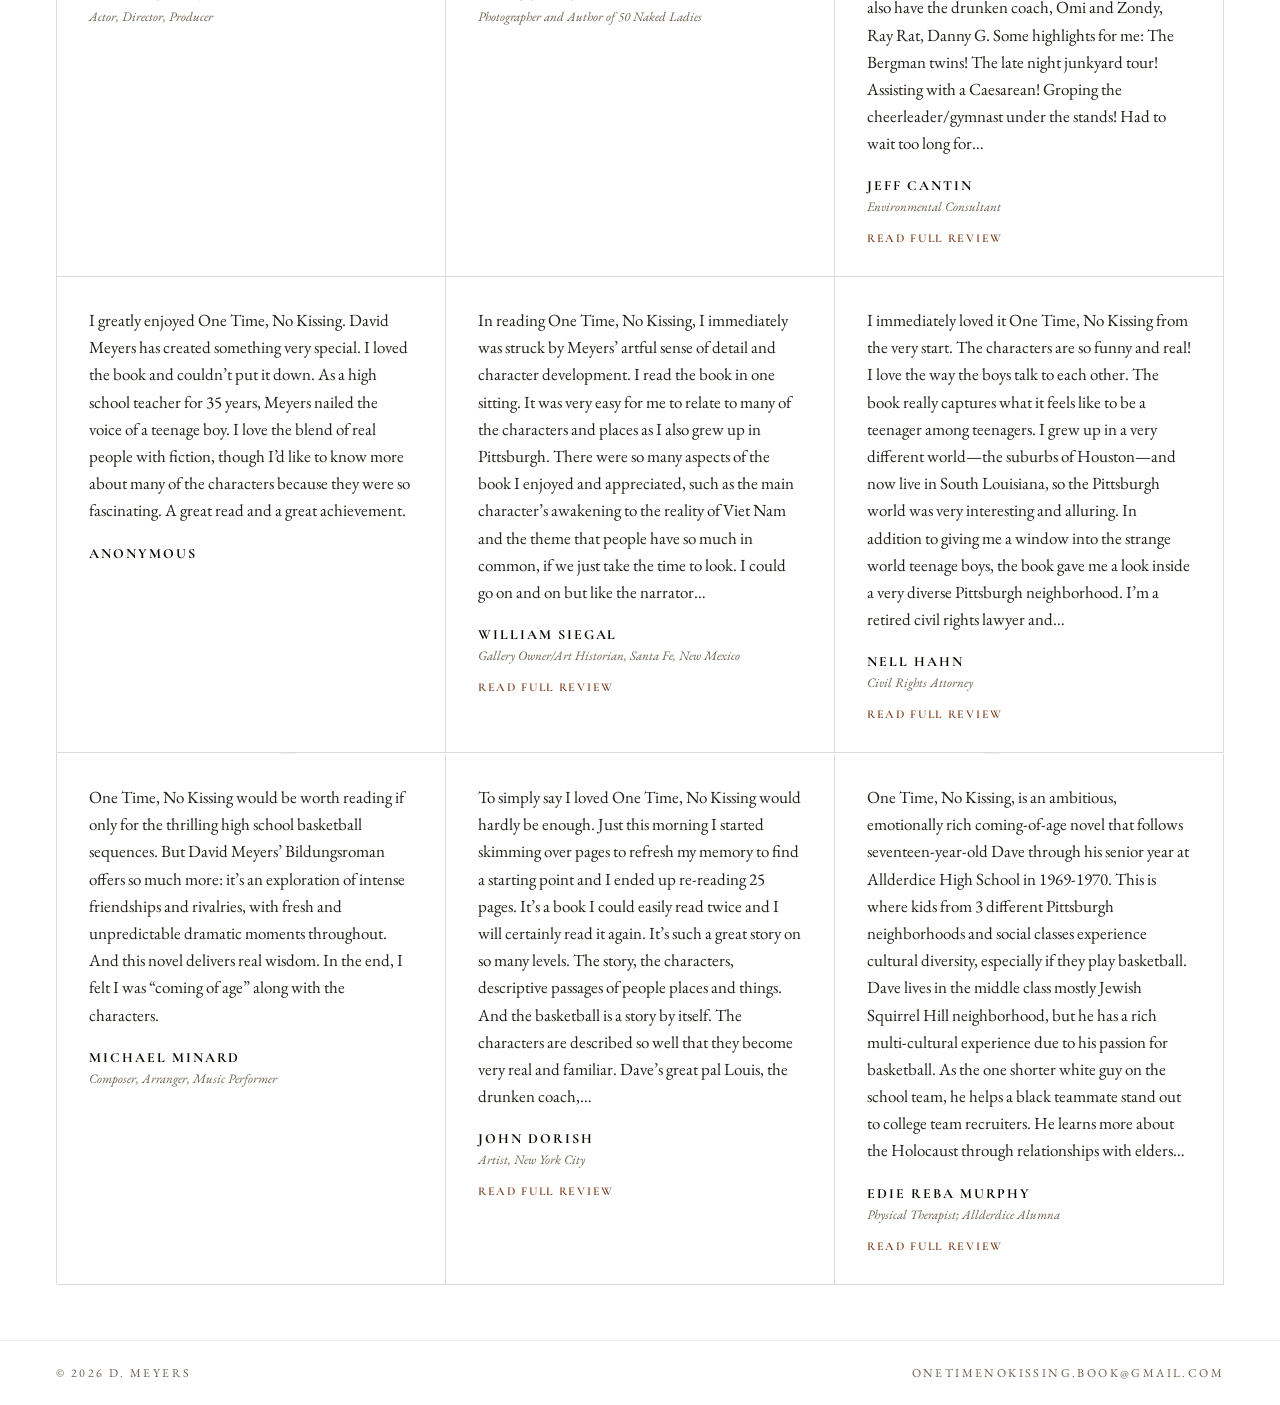
==== commit b7839773: "Add review and improve site discovery" ====
--- a/index.html
+++ b/index.html
@@ -7,16 +7,21 @@
   <meta name="description" content="One Time, No Kissing is a work of autofiction set during three months of the 1968–69 basketball season at a public high school in Pittsburgh — a coming-of-age story about kindness in a challenging world. A debut novel by David Meyers, coming Fall 2026." />
   <meta name="author" content="David Meyers" />
   <meta name="theme-color" content="#ffffff" />
-
-  <!-- Open Graph / social cards -->
+  <link rel="canonical" href="https://onetimenokissing.com/" />
+
+  <!-- Open Graph / social cards. Image URLs must be absolute: Facebook,
+       iMessage, LinkedIn and X all ignore relative paths. -->
   <meta property="og:type" content="book" />
+  <meta property="og:url" content="https://onetimenokissing.com/" />
   <meta property="og:title" content="One Time, No Kissing — A Novel by David Meyers" />
   <meta property="og:description" content="One Time, No Kissing is a work of autofiction set during three months of the 1968–69 basketball season at a public high school in Pittsburgh — a coming-of-age story about kindness in a challenging world. Coming Fall 2026." />
-  <meta property="og:image" content="assets/cover.png" />
+  <meta property="og:image" content="https://onetimenokissing.com/assets/cover.png" />
+  <meta property="og:image:type" content="image/png" />
   <meta property="og:image:width" content="1154" />
   <meta property="og:image:height" content="1767" />
   <meta property="og:image:alt" content="Book cover for One Time, No Kissing by David Meyers" />
   <meta property="og:site_name" content="David Meyers" />
+  <meta property="og:locale" content="en_US" />
   <meta property="book:author" content="David Meyers" />
   <meta property="book:release_date" content="2026-10-01" />
 
@@ -24,10 +29,15 @@
   <meta name="twitter:card" content="summary_large_image" />
   <meta name="twitter:title" content="One Time, No Kissing — A Novel by David Meyers" />
   <meta name="twitter:description" content="A work of autofiction set in the 1968–69 basketball season at a Pittsburgh high school — a coming-of-age story about kindness. Coming Fall 2026." />
-  <meta name="twitter:image" content="assets/cover.png" />
-
-  <!-- Favicon: a basketball glyph -->
-  <link rel="icon" type="image/svg+xml" href='data:image/svg+xml;utf8,<svg xmlns="http://www.w3.org/2000/svg" viewBox="0 0 64 64"><circle cx="32" cy="32" r="28" fill="%23c2622f"/><g fill="none" stroke="%231a1208" stroke-width="2.5" stroke-linecap="round"><circle cx="32" cy="32" r="28"/><path d="M 4 32 H 60"/><path d="M 32 4 V 60"/><path d="M 12 12 Q 32 32 12 52"/><path d="M 52 12 Q 32 32 52 52"/></g></svg>' />
+  <meta name="twitter:image" content="https://onetimenokissing.com/assets/cover.png" />
+  <meta name="twitter:image:alt" content="Book cover for One Time, No Kissing by David Meyers" />
+
+  <!-- Favicons: a basketball glyph. SVG for modern browsers, PNG for Safari
+       (which ignores SVG favicons), apple-touch-icon for iOS home screens. -->
+  <link rel="icon" href="/assets/favicon.svg" type="image/svg+xml" />
+  <link rel="icon" href="/assets/favicon-32.png" type="image/png" sizes="32x32" />
+  <link rel="icon" href="/assets/favicon-192.png" type="image/png" sizes="192x192" />
+  <link rel="apple-touch-icon" href="/assets/apple-touch-icon.png" sizes="180x180" />
 
   <!-- Structured data: Book -->
   <script type="application/ld+json">
@@ -40,9 +50,10 @@
       "@type": "Person",
       "name": "David Meyers"
     },
+    "url": "https://onetimenokissing.com/",
     "inLanguage": "en",
     "datePublished": "2026",
-    "image": "assets/cover.png",
+    "image": "https://onetimenokissing.com/assets/cover.png",
     "description": "One Time, No Kissing is a work of autofiction set during three months of the 1968–69 basketball season at a public high school in Pittsburgh — a coming-of-age story, told by a member of the team, about kindness in a challenging world.",
     "genre": ["Fiction", "Coming-of-age", "Historical fiction"]
   }
@@ -51,7 +62,9 @@
   <link rel="preconnect" href="https://fonts.googleapis.com">
   <link rel="preconnect" href="https://fonts.gstatic.com" crossorigin>
   <link href="https://fonts.googleapis.com/css2?family=Cormorant+Garamond:ital,wght@0,400;0,500;0,600;0,700;1,400;1,600&family=EB+Garamond:ital,wght@0,400..800;1,400..800&display=swap" rel="stylesheet">
-  <link rel="preload" as="image" href="assets/cover.png" fetchpriority="high">
+  <!-- Preload the WebP cover (the LCP element). Browsers without WebP skip
+       this preload because of the type and fall through to the PNG below. -->
+  <link rel="preload" as="image" href="assets/cover.webp" type="image/webp" fetchpriority="high">
 
   <link rel="stylesheet" href="styles.css" />
 
@@ -64,12 +77,7 @@
 
       <header style="position:sticky; top:0; z-index:10; display:flex; justify-content:space-between; align-items:center; padding:var(--header-pad); border-bottom:1px solid rgba(0,0,0,0.08); background:#ffffff;">
         <div style="font-family:var(--display); font-size:18px; font-weight:700; letter-spacing:-.01em;">David Meyers</div>
-        <button class="otnk-menu-toggle" type="button" aria-expanded="false" aria-controls="otnk-nav" aria-label="Open menu">
-          <svg viewBox="0 0 24 24" width="24" height="24" aria-hidden="true">
-            <path d="M3 6h18M3 12h18M3 18h18" stroke="currentColor" stroke-width="2" stroke-linecap="round"/>
-          </svg>
-        </button>
-        <nav id="otnk-nav" class="otnk-nav" aria-label="Sections" style="gap:28px; font-size:13px; color:var(--muted); letter-spacing:0.1em; text-transform:uppercase;">
+        <nav id="otnk-nav" class="otnk-nav" aria-label="Sections" style="font-size:13px; color:var(--muted); letter-spacing:0.1em; text-transform:uppercase;">
           <a href="#">Home</a>
           <a href="#praise">Reviews</a>
         </nav>
@@ -123,7 +131,10 @@
           </div>
           <div class="hero-rise d6" style="display:flex; justify-content:var(--cover-justify); min-width:0; order:var(--cover-order);">
             <div class="otnk-cover" style="width:var(--cover-w); aspect-ratio:1154/1767; position:relative;">
-              <img src="assets/cover.png" width="1154" height="1767" alt='Book cover: "One Time, No Kissing" by David Meyers' style="width:100%; height:100%; display:block; object-fit:cover;" />
+              <picture>
+                <source srcset="assets/cover.webp" type="image/webp" />
+                <img src="assets/cover.png" width="1154" height="1767" alt='Book cover: "One Time, No Kissing" by David Meyers' style="width:100%; height:100%; display:block; object-fit:cover;" />
+              </picture>
               <span class="otnk-edge otnk-edge-back" aria-hidden="true"></span>
               <span class="otnk-edge otnk-edge-spine" aria-hidden="true"><span>One Time, No Kissing</span></span>
               <span class="otnk-edge otnk-edge-fore" aria-hidden="true"></span>
@@ -210,28 +221,6 @@
   <script>
     // Auto-update year
     document.getElementById('otnk-year').textContent = new Date().getFullYear();
-
-    // Mobile menu toggle
-    (function () {
-      var toggle = document.querySelector('.otnk-menu-toggle');
-      var nav = document.getElementById('otnk-nav');
-      if (!toggle || !nav) return;
-
-      function setOpen(open) {
-        toggle.setAttribute('aria-expanded', String(open));
-        toggle.setAttribute('aria-label', open ? 'Close menu' : 'Open menu');
-      }
-
-      toggle.addEventListener('click', function () {
-        setOpen(toggle.getAttribute('aria-expanded') !== 'true');
-      });
-      nav.addEventListener('click', function (e) {
-        if (e.target.tagName === 'A') setOpen(false);
-      });
-      document.addEventListener('keydown', function (e) {
-        if (e.key === 'Escape') setOpen(false);
-      });
-    })();
 
     // Refined polish + signature motion: scroll reveals, condensing header,
     // 3D tilt cover, and the living court.
--- a/styles.css
+++ b/styles.css
@@ -18,7 +18,7 @@
 }
 
 /* book site polish */
-.otnk-nav { display: flex; align-items: center; }
+.otnk-nav { display: flex; align-items: center; gap: 28px; }
 .otnk-nav a { cursor: pointer; transition: color .15s ease; text-decoration: none; color: inherit; }
 .otnk-nav a:hover { color: var(--ink); }
 .otnk-nav a:focus-visible { outline: 2px solid currentColor; outline-offset: 3px; }
@@ -27,18 +27,6 @@
 .otnk-nav a[aria-current="page"] { color: var(--ink); }
 .otnk-nav a[aria-current="page"]::after { transform: scaleX(1); }
 
-/* Mobile menu toggle (hamburger) — hidden by default, shown at mobile via container query */
-.otnk-menu-toggle {
-  display: none;
-  background: transparent;
-  border: 0;
-  padding: 10px;
-  margin: -10px;
-  color: var(--ink);
-  cursor: pointer;
-  line-height: 0;
-}
-.otnk-menu-toggle:focus-visible { outline: 2px solid currentColor; outline-offset: 3px; }
 /* ---- 3D book: watertight cuboid (stable, no per-pixel parallax) ---- */
 .hero-rise.d6 { perspective: 1600px; perspective-origin: 50% 44%; }
 .otnk-cover {
@@ -53,14 +41,17 @@
   transform: rotateX(var(--book-rx)) rotateY(var(--book-ry));
   transition: transform .5s cubic-bezier(.22,1,.36,1);
 }
-/* every face is centred on the cube centre, then pushed out by a half-extent */
-.otnk-cover > img,
+/* every face is centred on the cube centre, then pushed out by a half-extent.
+   The cover <img> sits inside a <picture> (WebP + PNG fallback); the picture
+   generates no box so the img positions against .otnk-cover directly. */
+.otnk-cover > picture { display: contents; }
+.otnk-cover img,
 .otnk-edge {
   position: absolute;
   backface-visibility: hidden;
   outline: 1px solid transparent; /* kills sub-pixel seam shimmer */
 }
-.otnk-cover > img {
+.otnk-cover img {
   inset: 0;
   transform: translateZ(calc(var(--bd) / 2));
   box-shadow: 0 0 0 1px rgba(20,14,6,0.06);
@@ -167,7 +158,7 @@
     --book-depth: 39px;
     --cover-justify: center;
     --cover-order: -1;
-    --praise-cols: 1fr;
+    --praise-cols: repeat(2, 1fr);
     --about-cols: 1fr;
     --about-h-size: 48px;
     --header-pad: 22px 36px;
@@ -186,6 +177,7 @@
     --body-size: 17px;
     --cover-w: 240px !important;
     --book-depth: 30px;
+    --praise-cols: 1fr;
     --about-figure-cols: 1fr;
     --about-h-size: 40px;
     --header-pad: 18px 20px;
@@ -199,25 +191,14 @@
     height: auto !important;
     justify-self: center;
   }
-  /* Hamburger appears, nav becomes a togglable dropdown panel */
-  .otnk-menu-toggle { display: inline-flex; }
-  .otnk-nav {
-    display: none;
-    position: absolute;
-    top: 100%;
-    left: 0; right: 0;
-    flex-direction: column;
-    align-items: flex-start;
-    background: #ffffff;
-    border-bottom: 1px solid rgba(0,0,0,0.08);
-    padding: 12px 20px 20px;
-    gap: 18px;
-  }
-  .otnk-menu-toggle[aria-expanded="true"] + .otnk-nav { display: flex; }
-  .otnk-nav a { padding: 8px 0; font-size: 14px; }
-}
-
+  /* Two links fit inline beside the wordmark; no hamburger needed. */
+  .otnk-nav { gap: 20px; }
+  .otnk-nav a { padding: 8px 0; }
+}
+
+/* Static (no-JS) praise cards stack below the desktop breakpoint. */
 @container (max-width: 900px) {
+  #otnk-reviews:not(.otnk-review-grid) { grid-template-columns: 1fr !important; }
   .otnk-praise-card { border-right: none !important; }
   .otnk-praise-card:not(:last-child) { border-bottom: 1px solid rgba(0,0,0,0.08); padding-bottom: 28px; margin-bottom: 28px; }
 }
@@ -405,6 +386,37 @@
 /* Reveal stagger across rows (mod-3) — own rule, not the praise-card one */
 html.otnk-js .otnk-review-tile.reveal:nth-child(3n+2).is-visible { transition-delay: .08s; }
 html.otnk-js .otnk-review-tile.reveal:nth-child(3n+3).is-visible { transition-delay: .16s; }
+
+/* ---- Collapsed grid (tablet/mobile only) ----
+   Below the desktop breakpoint the full list makes the page a dozen screens
+   tall, so reviews.js marks the grid collapsed and adds a "Show all" button.
+   Desktop ignores the class and always shows every tile. */
+/* Outline button: square, uppercase display face, inverts on hover.
+   Used by the "Show all reviews" control and the 404 page link. */
+.otnk-btn-outline {
+  display: inline-block;
+  padding: 14px 26px;
+  background: transparent;
+  border: 1px solid var(--ink);
+  border-radius: 0;
+  color: var(--ink);
+  font-family: var(--display);
+  font-size: 13px;
+  font-weight: 700;
+  letter-spacing: 0.14em;
+  text-transform: uppercase;
+  text-decoration: none;
+  cursor: pointer;
+  transition: background-color .18s ease, color .18s ease;
+}
+.otnk-btn-outline:hover { background: var(--ink); color: #ffffff; }
+.otnk-btn-outline:focus-visible { outline: 2px solid var(--accent); outline-offset: 3px; }
+
+.otnk-review-showall { display: none; margin: 28px auto 0; }
+@container (max-width: 900px) {
+  .otnk-review-grid--collapsed .otnk-review-tile:nth-child(n + 7) { display: none; }
+  .otnk-review-grid--collapsed + .otnk-review-showall { display: block; }
+}
 
 /* ---- Modal (injected as a direct <body> child; :root tokens only) ---- */
 .otnk-modal {
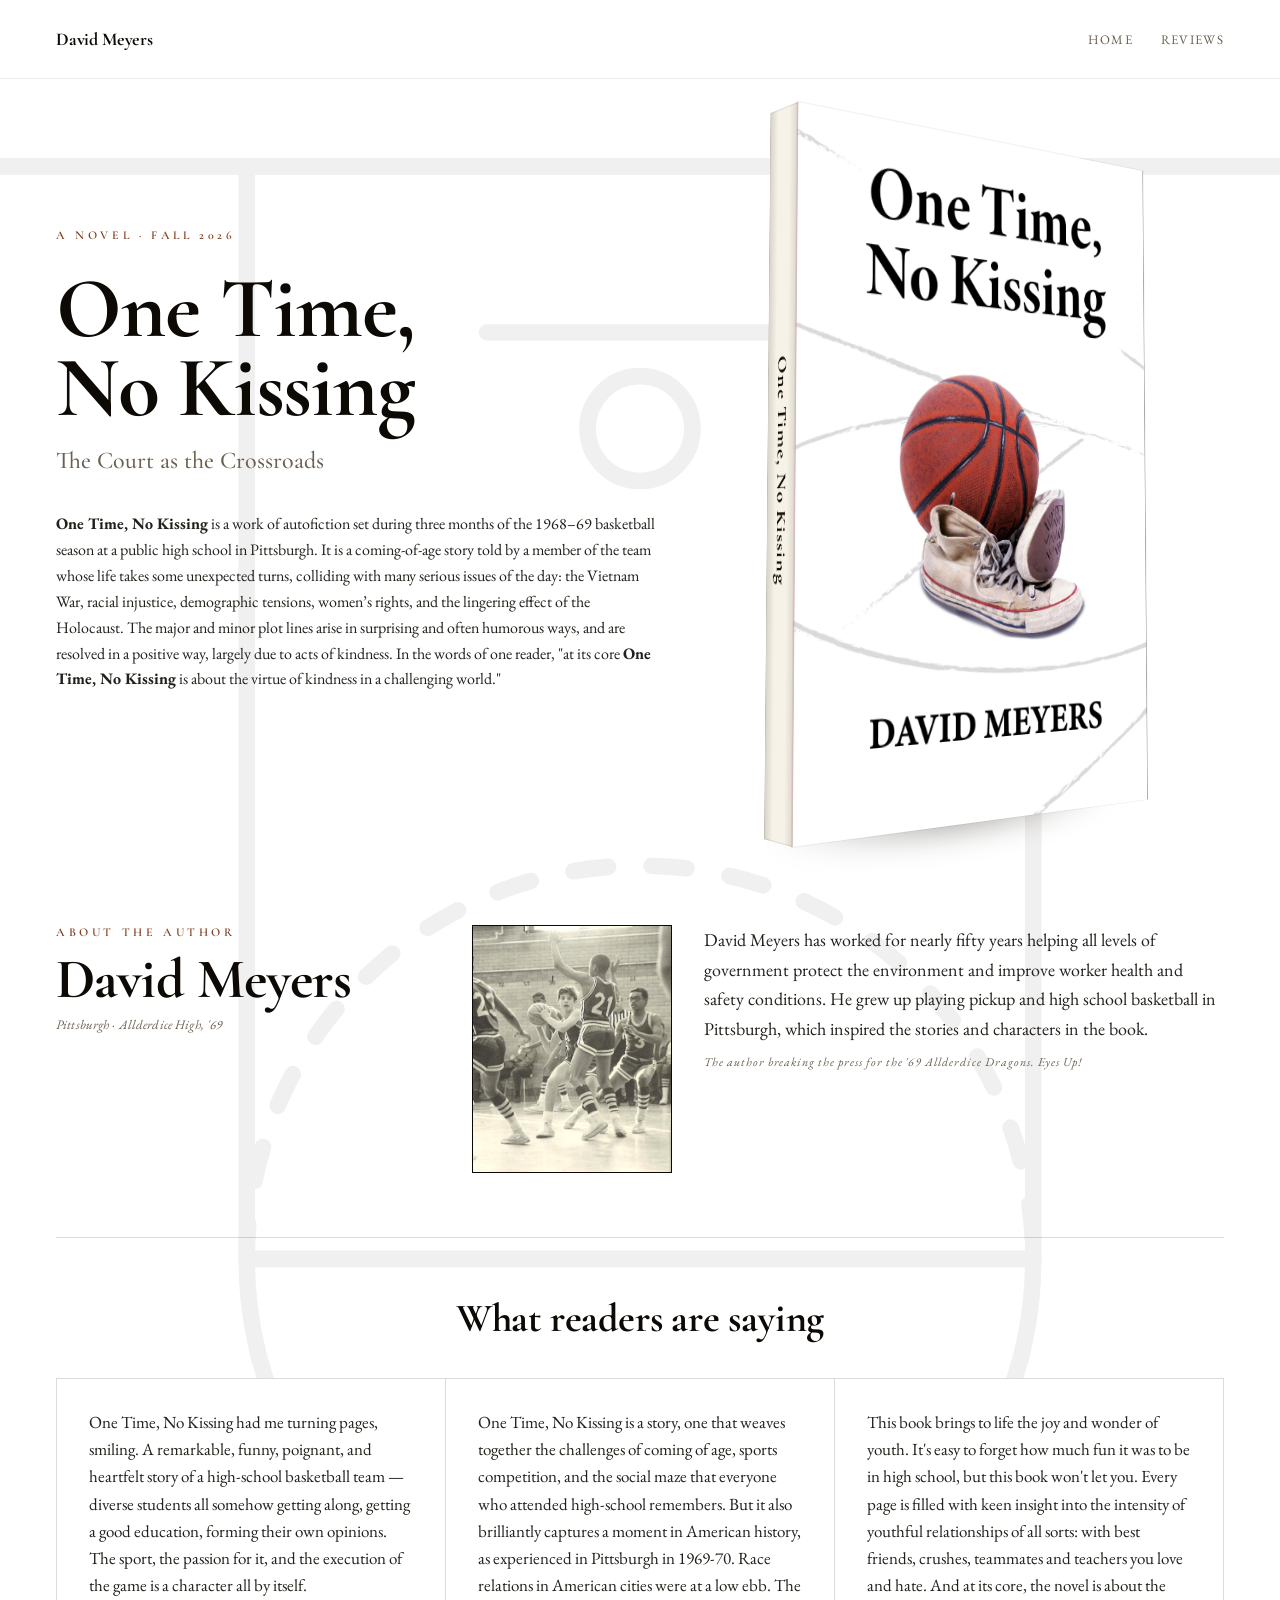
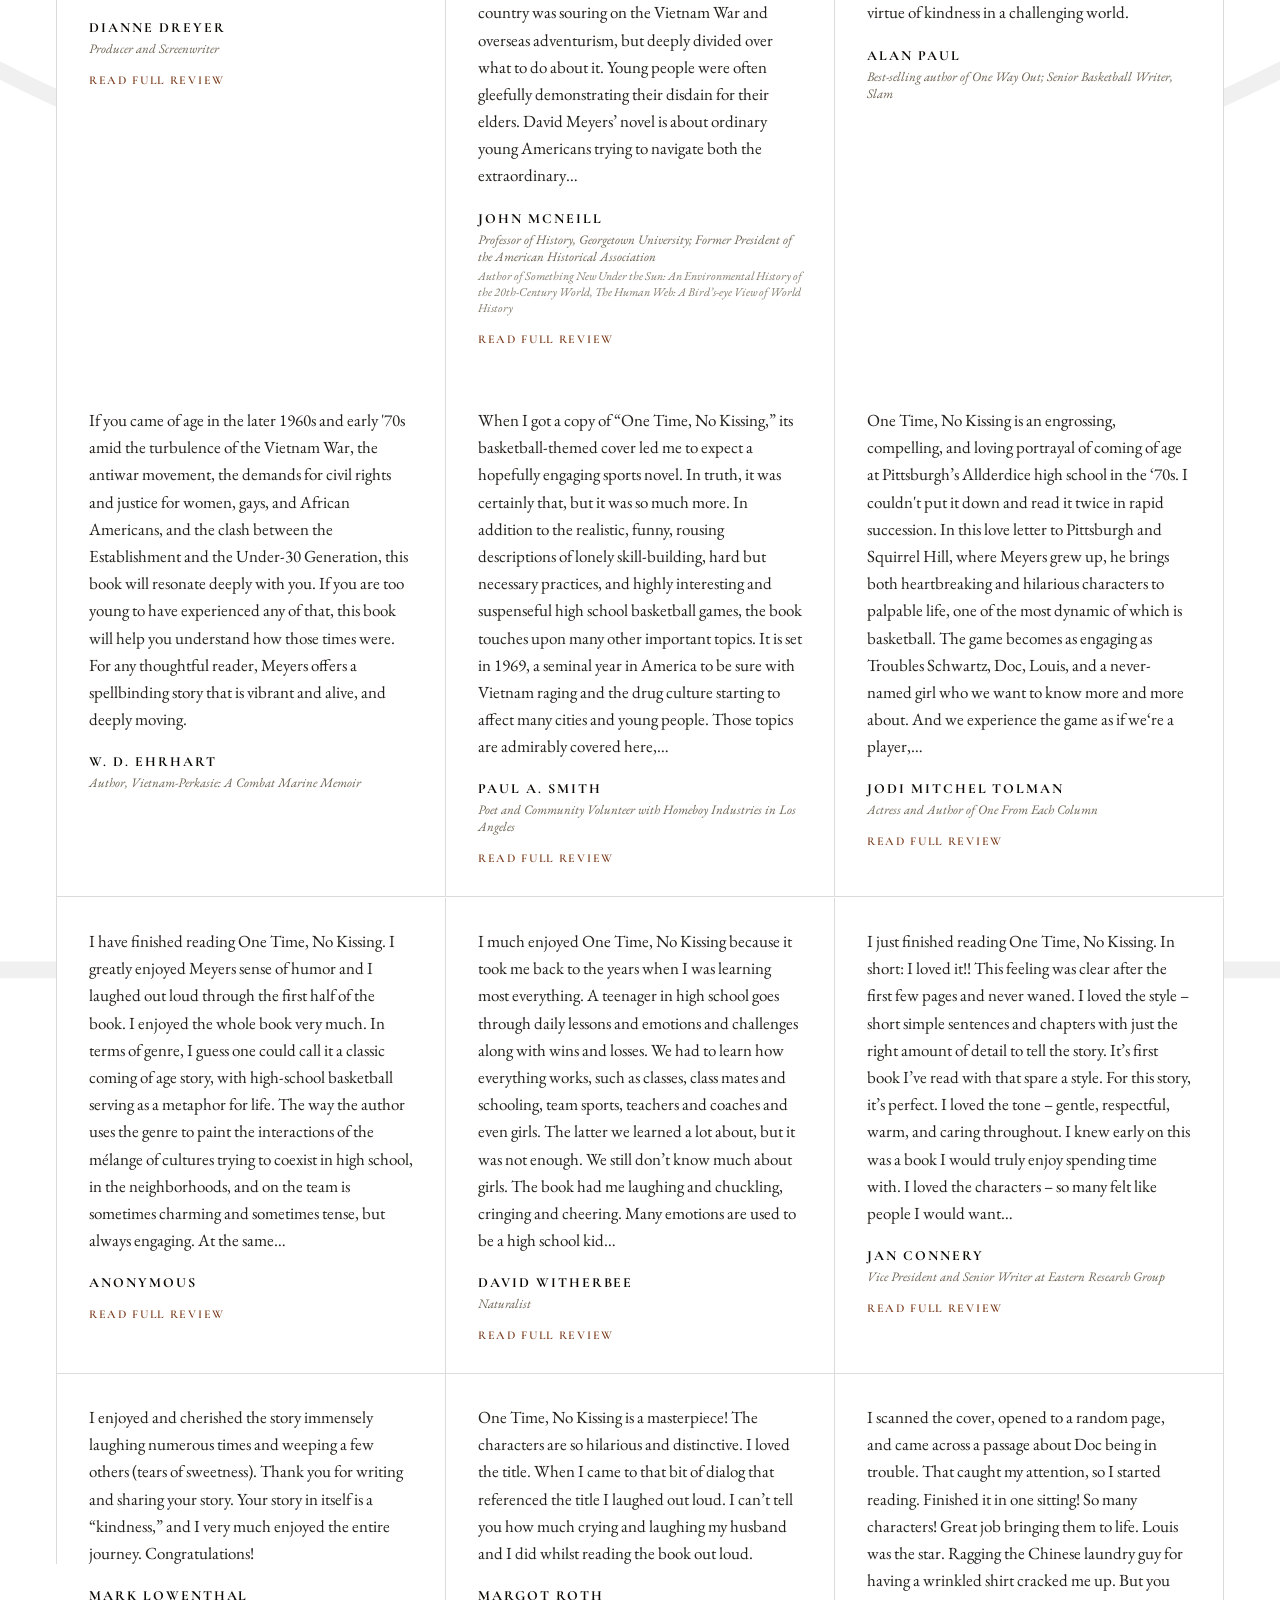
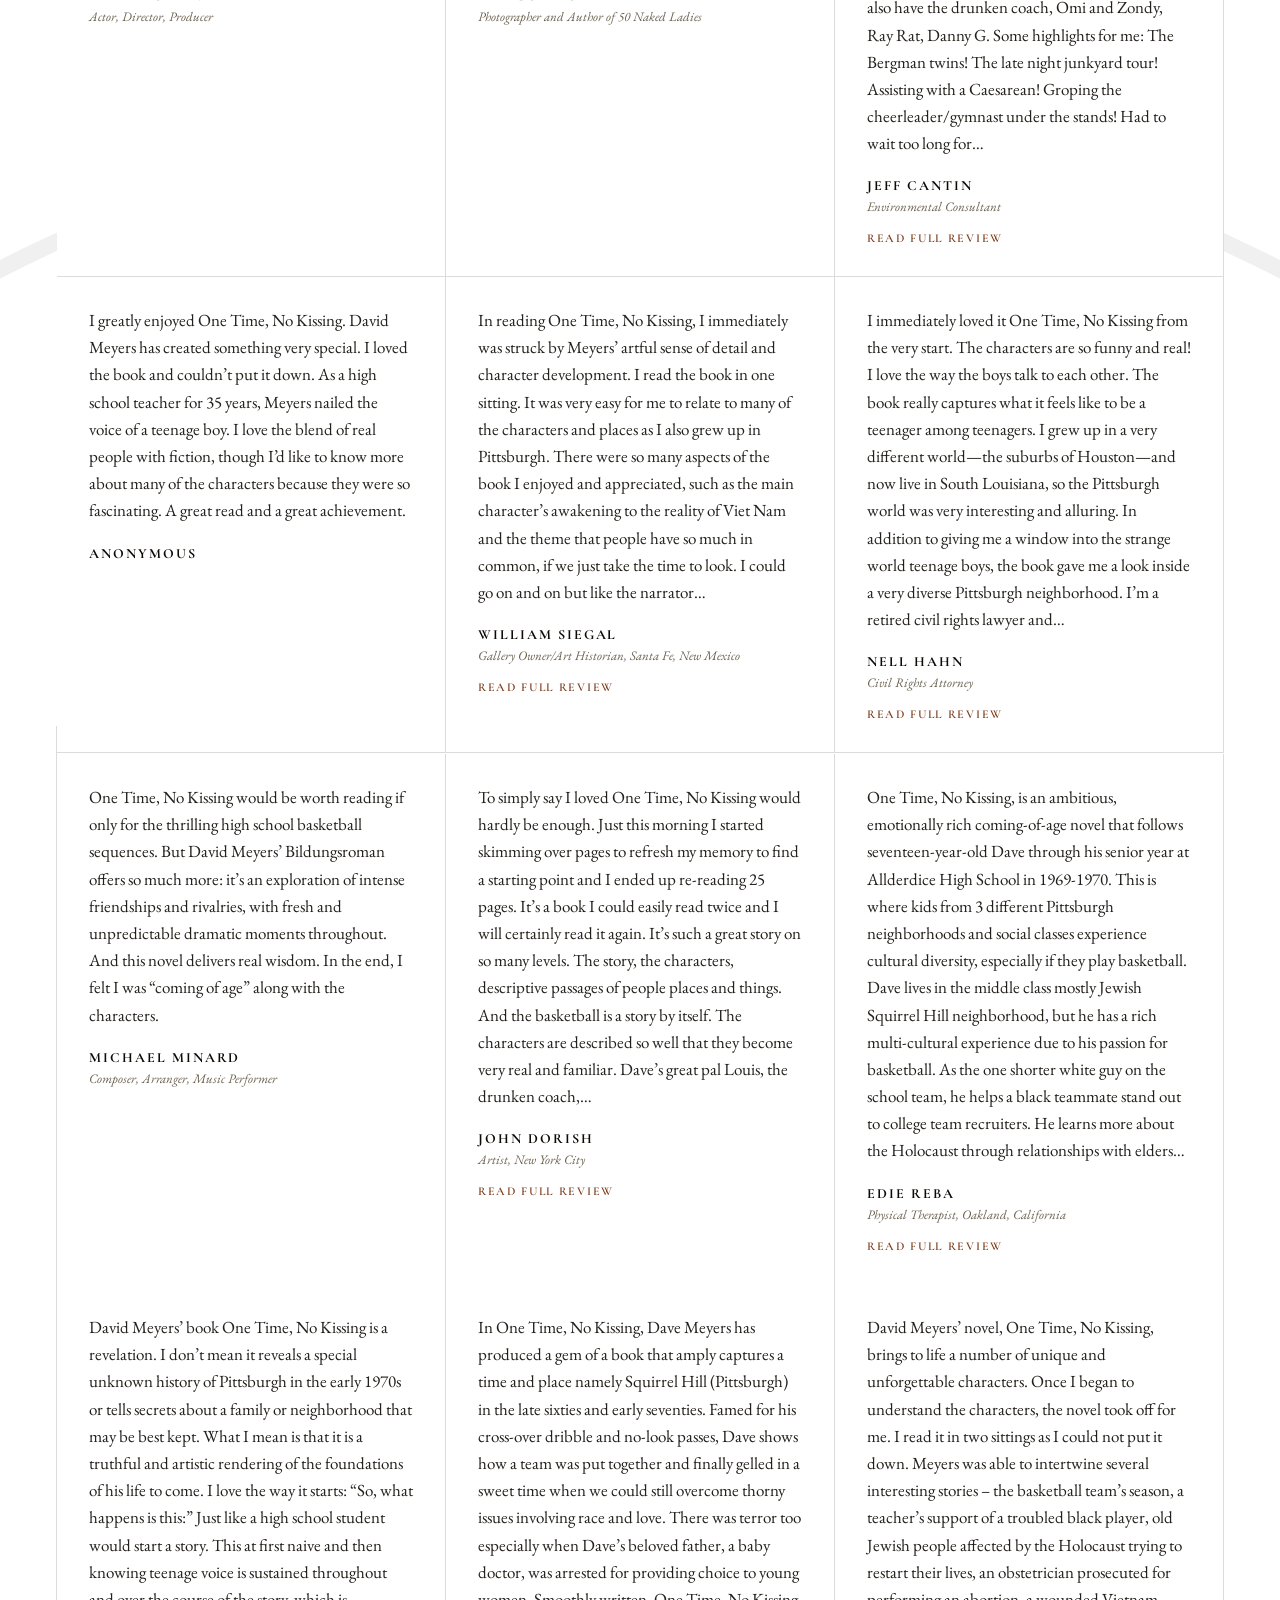
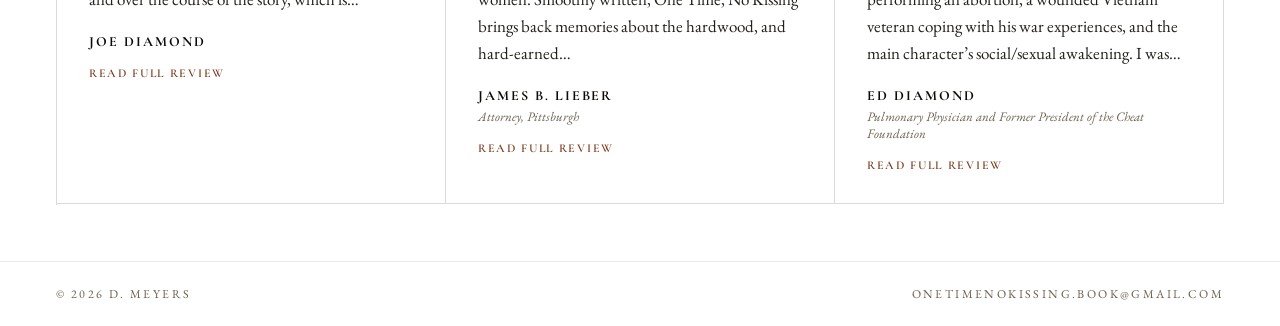
==== commit 09484448: "Optimize images, add a landscape social card, and tidy the review grid - Add assets/og-card.jpg (120" ====
--- a/index.html
+++ b/index.html
@@ -10,15 +10,17 @@
   <link rel="canonical" href="https://onetimenokissing.com/" />
 
   <!-- Open Graph / social cards. Image URLs must be absolute: Facebook,
-       iMessage, LinkedIn and X all ignore relative paths. -->
+       iMessage, LinkedIn and X all ignore relative paths. og-card.jpg is a
+       1200x630 landscape card (cover centred on white) so the portrait cover
+       is not cropped to a 1.91:1 / 2:1 crop by Facebook, LinkedIn and X. -->
   <meta property="og:type" content="book" />
   <meta property="og:url" content="https://onetimenokissing.com/" />
   <meta property="og:title" content="One Time, No Kissing — A Novel by David Meyers" />
   <meta property="og:description" content="One Time, No Kissing is a work of autofiction set during three months of the 1968–69 basketball season at a public high school in Pittsburgh — a coming-of-age story about kindness in a challenging world. Coming Fall 2026." />
-  <meta property="og:image" content="https://onetimenokissing.com/assets/cover.png" />
-  <meta property="og:image:type" content="image/png" />
-  <meta property="og:image:width" content="1154" />
-  <meta property="og:image:height" content="1767" />
+  <meta property="og:image" content="https://onetimenokissing.com/assets/og-card.jpg" />
+  <meta property="og:image:type" content="image/jpeg" />
+  <meta property="og:image:width" content="1200" />
+  <meta property="og:image:height" content="630" />
   <meta property="og:image:alt" content="Book cover for One Time, No Kissing by David Meyers" />
   <meta property="og:site_name" content="David Meyers" />
   <meta property="og:locale" content="en_US" />
@@ -29,7 +31,7 @@
   <meta name="twitter:card" content="summary_large_image" />
   <meta name="twitter:title" content="One Time, No Kissing — A Novel by David Meyers" />
   <meta name="twitter:description" content="A work of autofiction set in the 1968–69 basketball season at a Pittsburgh high school — a coming-of-age story about kindness. Coming Fall 2026." />
-  <meta name="twitter:image" content="https://onetimenokissing.com/assets/cover.png" />
+  <meta name="twitter:image" content="https://onetimenokissing.com/assets/og-card.jpg" />
   <meta name="twitter:image:alt" content="Book cover for One Time, No Kissing by David Meyers" />
 
   <!-- Favicons: a basketball glyph. SVG for modern browsers, PNG for Safari
@@ -53,7 +55,7 @@
     "url": "https://onetimenokissing.com/",
     "inLanguage": "en",
     "datePublished": "2026",
-    "image": "https://onetimenokissing.com/assets/cover.png",
+    "image": "https://onetimenokissing.com/assets/cover.jpg",
     "description": "One Time, No Kissing is a work of autofiction set during three months of the 1968–69 basketball season at a public high school in Pittsburgh — a coming-of-age story, told by a member of the team, about kindness in a challenging world.",
     "genre": ["Fiction", "Coming-of-age", "Historical fiction"]
   }
@@ -76,7 +78,7 @@
     <div class="otnk-root" style="width:100%; min-height:100%; background:#ffffff; position:relative;">
 
       <header style="position:sticky; top:0; z-index:10; display:flex; justify-content:space-between; align-items:center; padding:var(--header-pad); border-bottom:1px solid rgba(0,0,0,0.08); background:#ffffff;">
-        <div style="font-family:var(--display); font-size:18px; font-weight:700; letter-spacing:-.01em;">David Meyers</div>
+        <a href="#" style="font-family:var(--display); font-size:18px; font-weight:700; letter-spacing:-.01em; color:inherit; text-decoration:none;">David Meyers</a>
         <nav id="otnk-nav" class="otnk-nav" aria-label="Sections" style="font-size:13px; color:var(--muted); letter-spacing:0.1em; text-transform:uppercase;">
           <a href="#">Home</a>
           <a href="#praise">Reviews</a>
@@ -133,7 +135,7 @@
             <div class="otnk-cover" style="width:var(--cover-w); aspect-ratio:1154/1767; position:relative;">
               <picture>
                 <source srcset="assets/cover.webp" type="image/webp" />
-                <img src="assets/cover.png" width="1154" height="1767" alt='Book cover: "One Time, No Kissing" by David Meyers' style="width:100%; height:100%; display:block; object-fit:cover;" />
+                <img src="assets/cover.jpg" width="1154" height="1767" alt='Book cover: "One Time, No Kissing" by David Meyers' style="width:100%; height:100%; display:block; object-fit:cover;" />
               </picture>
               <span class="otnk-edge otnk-edge-back" aria-hidden="true"></span>
               <span class="otnk-edge otnk-edge-spine" aria-hidden="true"><span>One Time, No Kissing</span></span>
--- a/styles.css
+++ b/styles.css
@@ -309,10 +309,13 @@
    ============================================================ */
 
 /* Connected hairline grid: container draws top+left, tiles draw
-   right+bottom. Robust to any tile count (no empty-cell artifacts). */
+   right+bottom. Robust to any tile count (no empty-cell artifacts).
+   White background so a trailing empty cell hides the court lines
+   instead of showing a stray rectangle through the grid. */
 .otnk-review-grid {
   display: grid;
   grid-template-columns: var(--praise-cols);
+  background: #ffffff;
   border-top: 1px solid rgba(0,0,0,0.14);
   border-left: 1px solid rgba(0,0,0,0.14);
 }
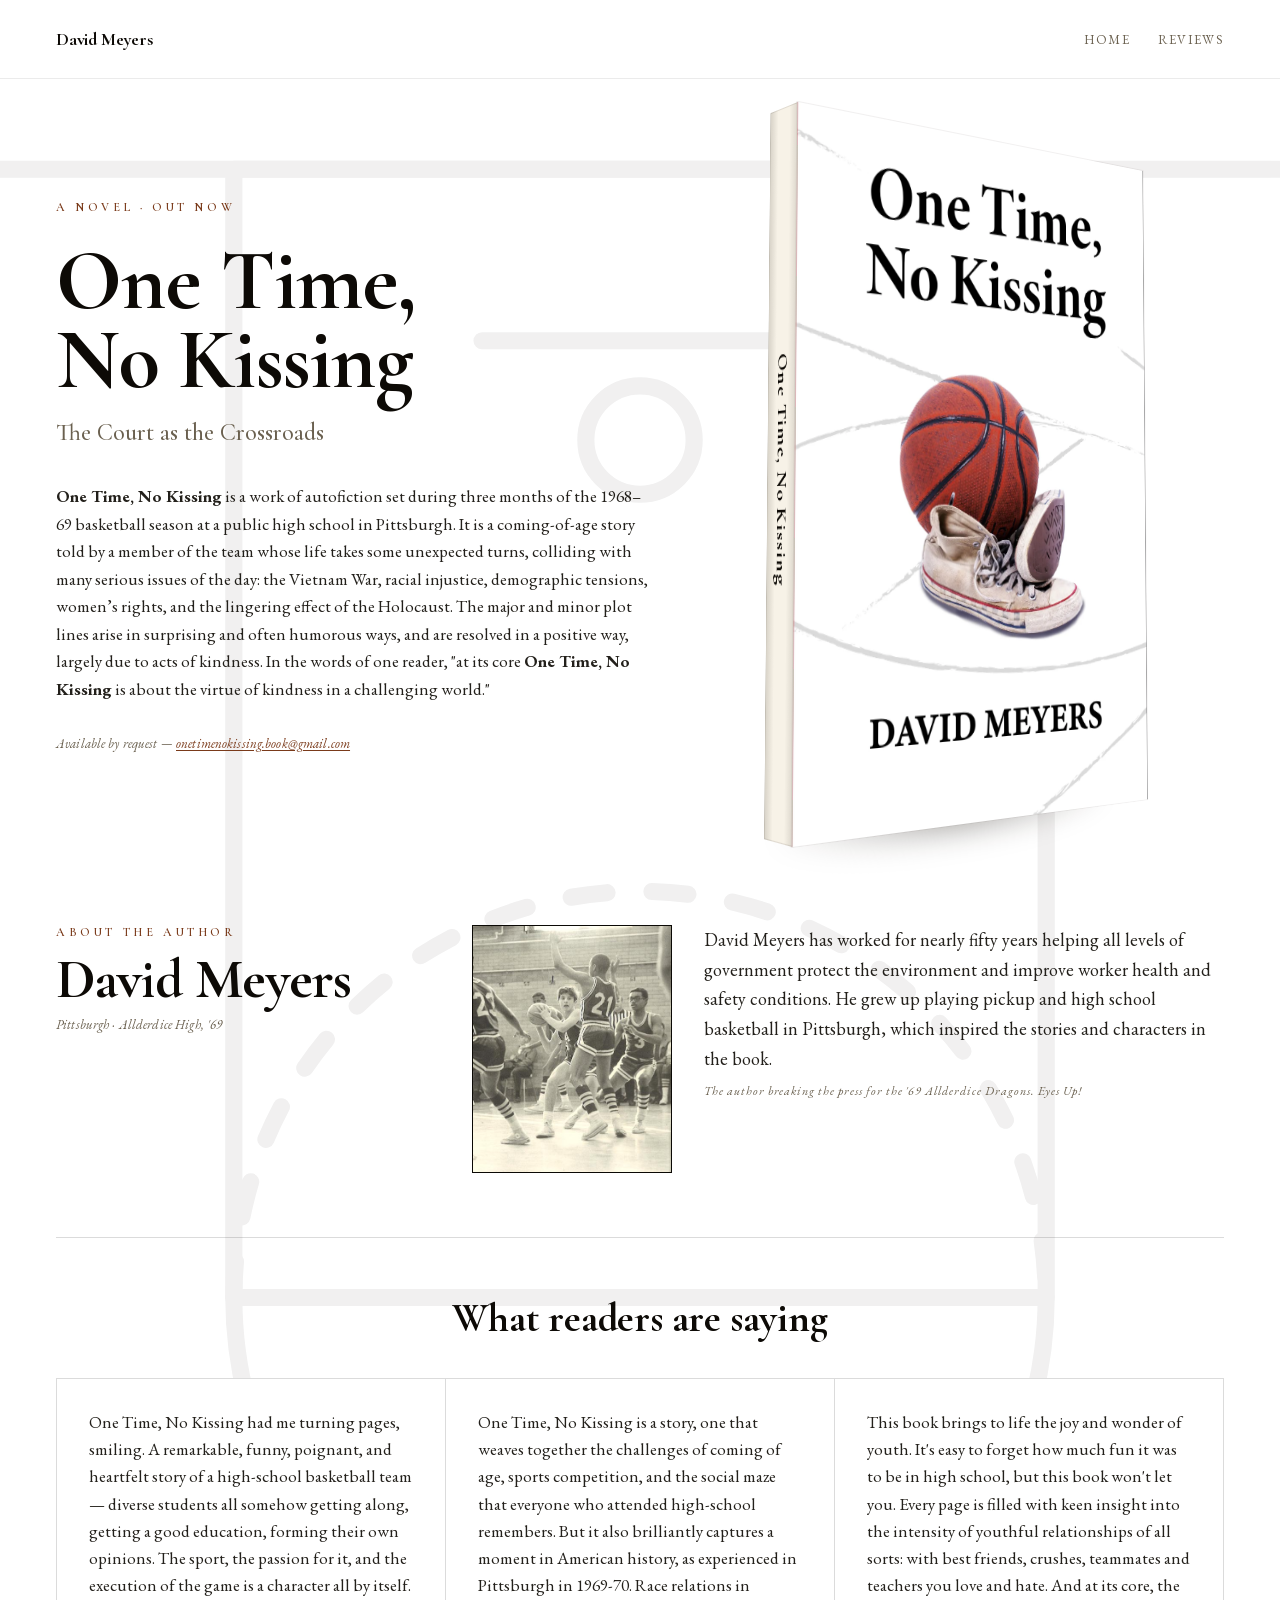
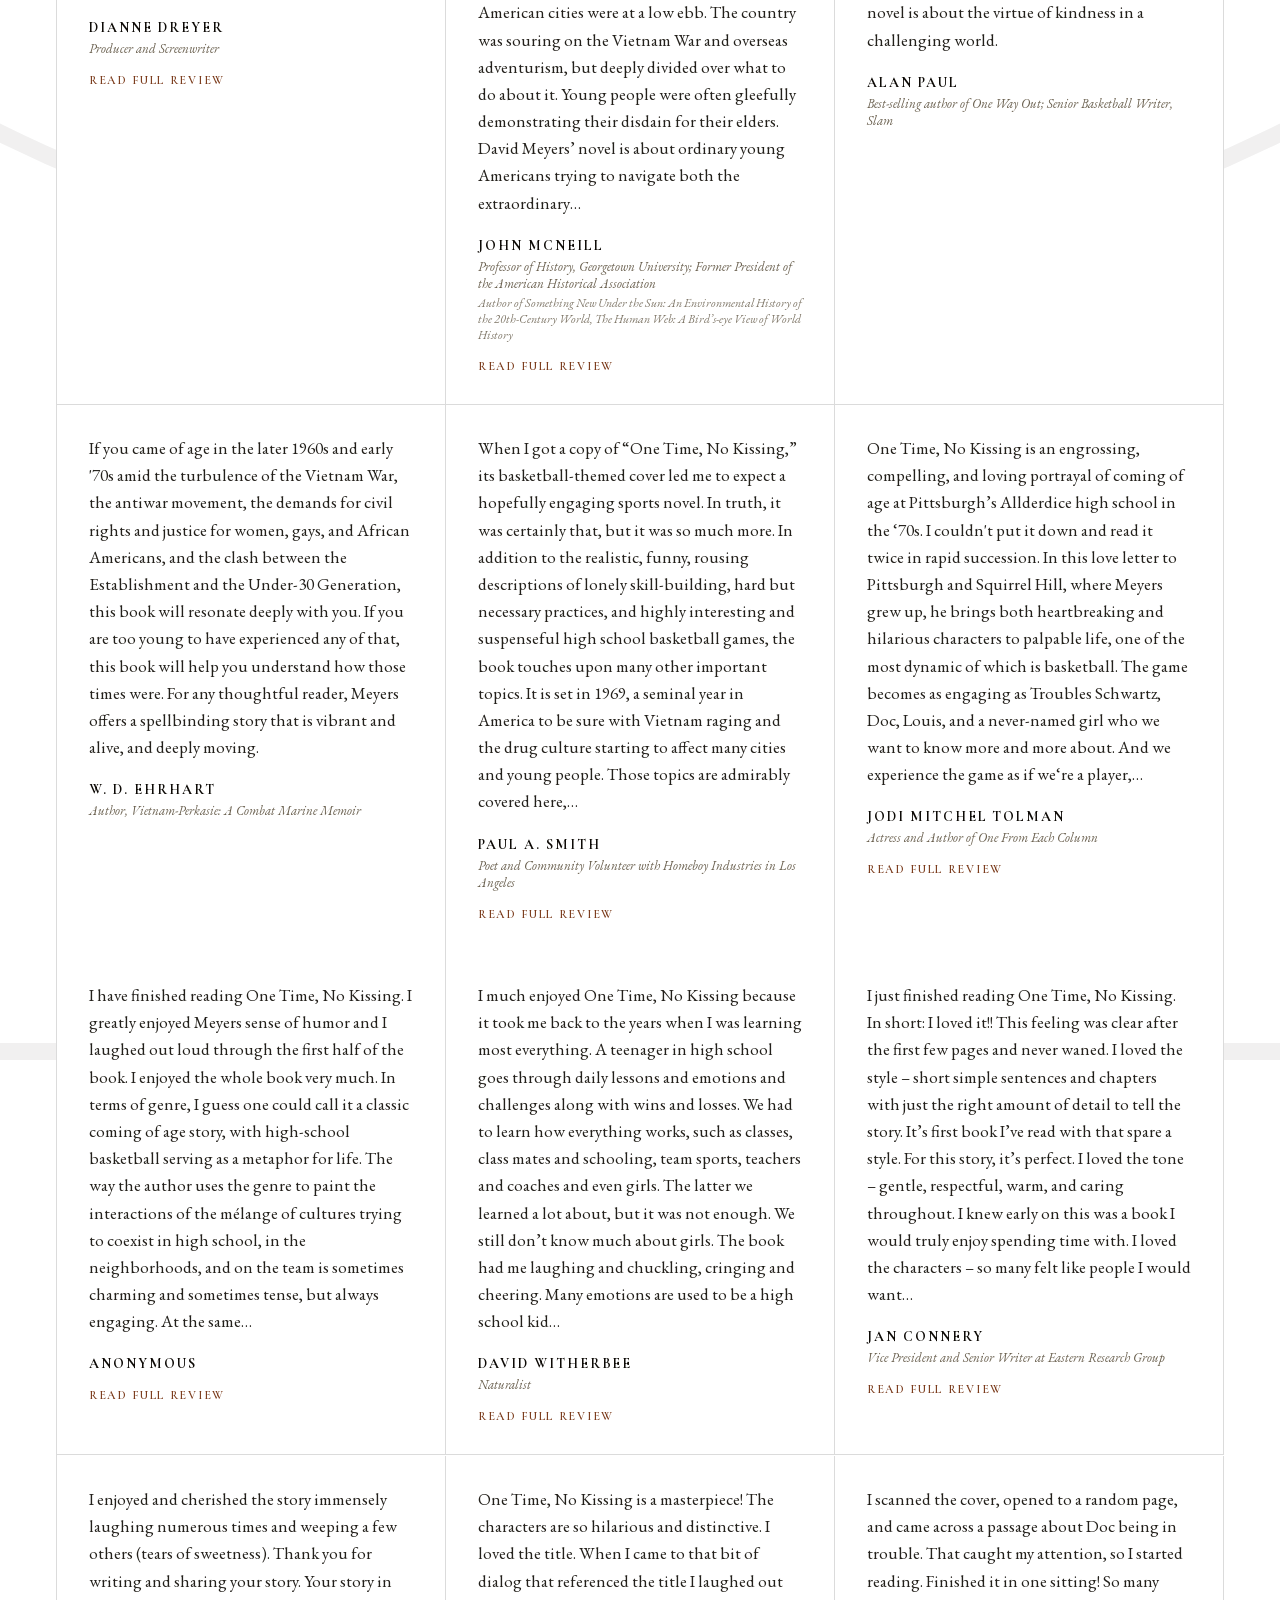
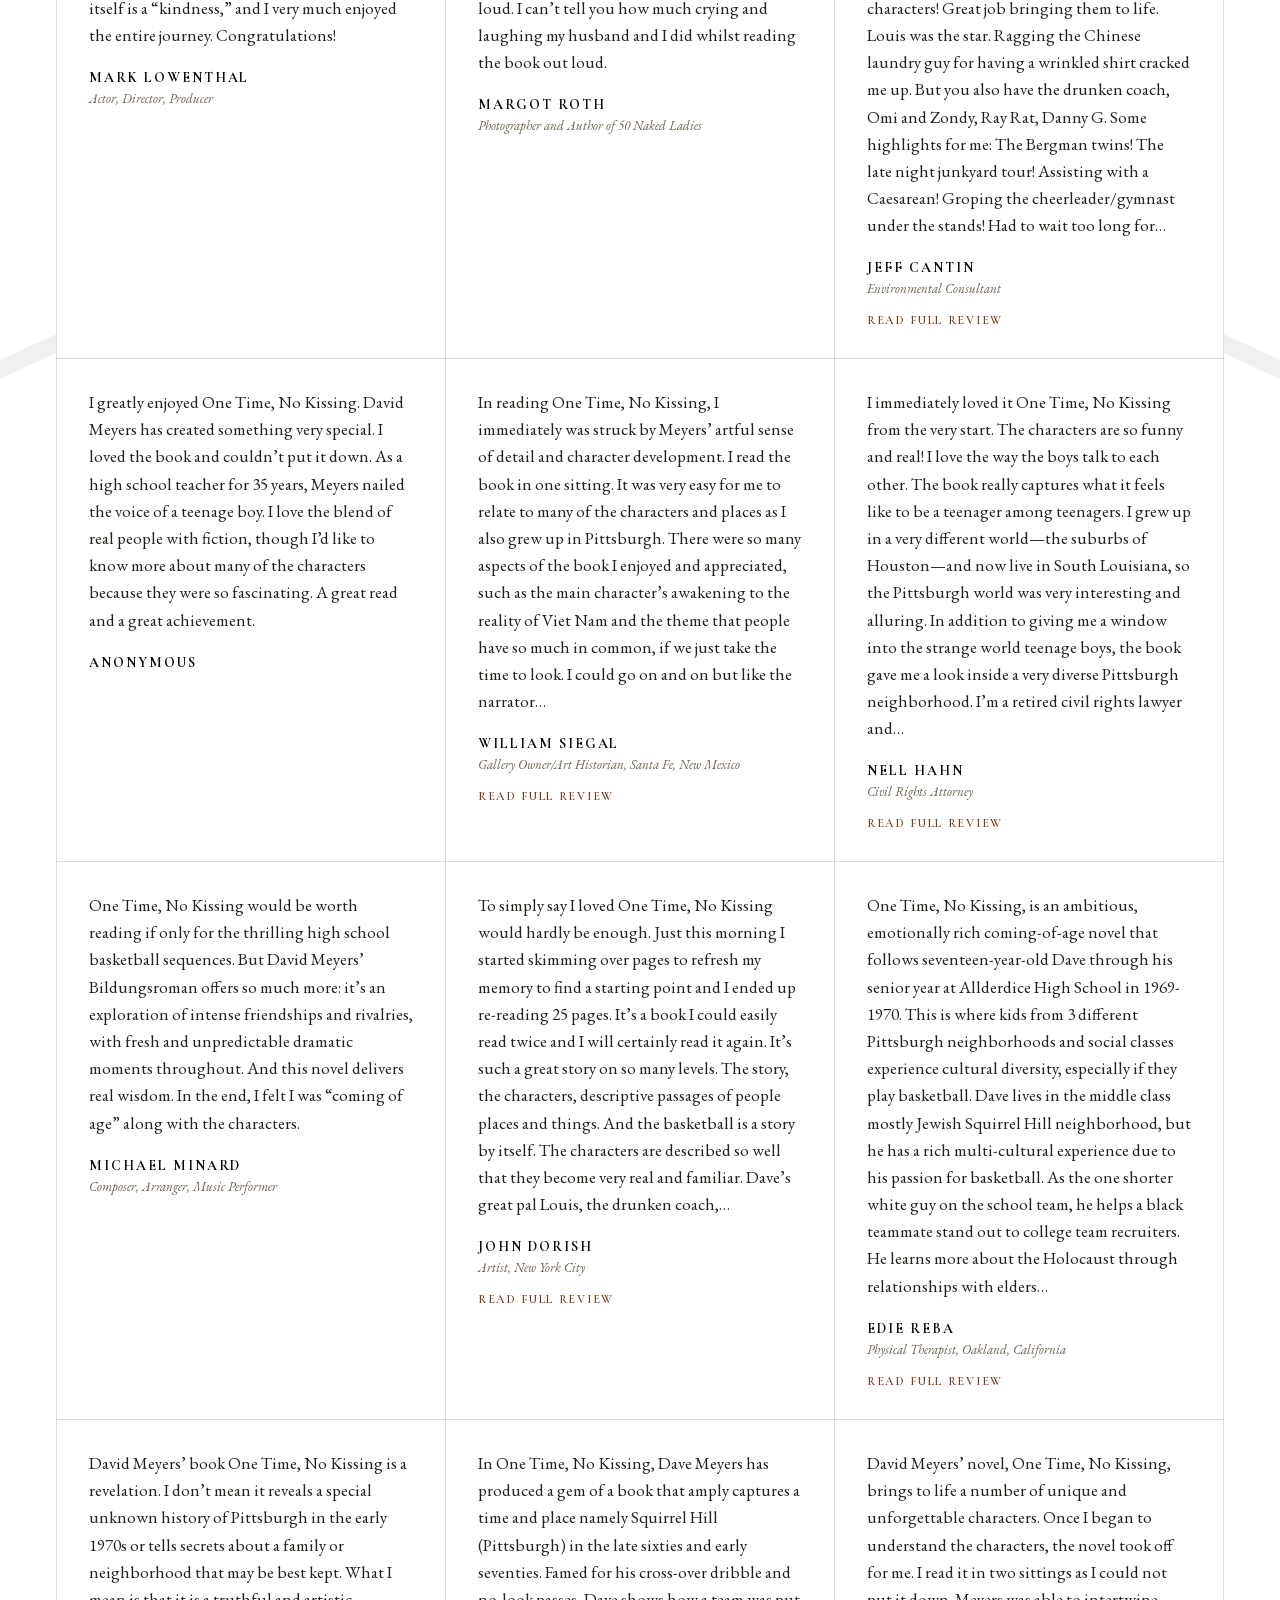
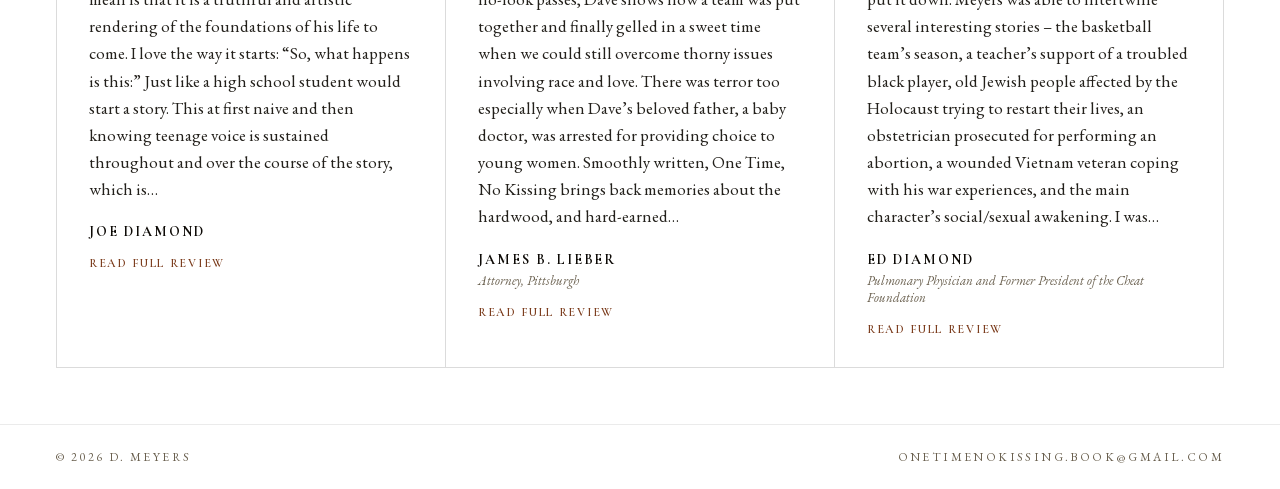
==== commit 46071d51: "Say the book is out, self-host fonts, align body type with the style guide - Hero eyebrow reads "A N" ====
--- a/index.html
+++ b/index.html
@@ -4,7 +4,7 @@
   <meta charset="utf-8" />
   <meta name="viewport" content="width=device-width,initial-scale=1" />
   <title>One Time, No Kissing — A Novel by David Meyers</title>
-  <meta name="description" content="One Time, No Kissing is a work of autofiction set during three months of the 1968–69 basketball season at a public high school in Pittsburgh — a coming-of-age story about kindness in a challenging world. A debut novel by David Meyers, coming Fall 2026." />
+  <meta name="description" content="David Meyers’ debut novel, out now. Set in the 1968–69 basketball season at a Pittsburgh high school: a coming-of-age story about kindness in a challenging world." />
   <meta name="author" content="David Meyers" />
   <meta name="theme-color" content="#ffffff" />
   <link rel="canonical" href="https://onetimenokissing.com/" />
@@ -16,7 +16,7 @@
   <meta property="og:type" content="book" />
   <meta property="og:url" content="https://onetimenokissing.com/" />
   <meta property="og:title" content="One Time, No Kissing — A Novel by David Meyers" />
-  <meta property="og:description" content="One Time, No Kissing is a work of autofiction set during three months of the 1968–69 basketball season at a public high school in Pittsburgh — a coming-of-age story about kindness in a challenging world. Coming Fall 2026." />
+  <meta property="og:description" content="David Meyers’ debut novel, out now. Set in the 1968–69 basketball season at a Pittsburgh high school: a coming-of-age story about kindness in a challenging world." />
   <meta property="og:image" content="https://onetimenokissing.com/assets/og-card.jpg" />
   <meta property="og:image:type" content="image/jpeg" />
   <meta property="og:image:width" content="1200" />
@@ -30,7 +30,7 @@
   <!-- Twitter card -->
   <meta name="twitter:card" content="summary_large_image" />
   <meta name="twitter:title" content="One Time, No Kissing — A Novel by David Meyers" />
-  <meta name="twitter:description" content="A work of autofiction set in the 1968–69 basketball season at a Pittsburgh high school — a coming-of-age story about kindness. Coming Fall 2026." />
+  <meta name="twitter:description" content="David Meyers’ debut novel, out now. Set in the 1968–69 basketball season at a Pittsburgh high school: a coming-of-age story about kindness in a challenging world." />
   <meta name="twitter:image" content="https://onetimenokissing.com/assets/og-card.jpg" />
   <meta name="twitter:image:alt" content="Book cover for One Time, No Kissing by David Meyers" />
 
@@ -61,9 +61,11 @@
   }
   </script>
 
-  <link rel="preconnect" href="https://fonts.googleapis.com">
-  <link rel="preconnect" href="https://fonts.gstatic.com" crossorigin>
-  <link href="https://fonts.googleapis.com/css2?family=Cormorant+Garamond:ital,wght@0,400;0,500;0,600;0,700;1,400;1,600&family=EB+Garamond:ital,wght@0,400..800;1,400..800&display=swap" rel="stylesheet">
+  <!-- Self-hosted fonts (latin subset, variable weight). Preloading the two
+       faces used above the fold lets the hero text paint without a second
+       round trip; the italics load on demand from styles.css. -->
+  <link rel="preload" as="font" type="font/woff2" href="assets/fonts/cormorant-garamond-latin.woff2" crossorigin>
+  <link rel="preload" as="font" type="font/woff2" href="assets/fonts/eb-garamond-latin.woff2" crossorigin>
   <!-- Preload the WebP cover (the LCP element). Browsers without WebP skip
        this preload because of the type and fall through to the PNG below. -->
   <link rel="preload" as="image" href="assets/cover.webp" type="image/webp" fetchpriority="high">
@@ -119,7 +121,7 @@
         <section id="book" style="position:relative; z-index:1; display:grid; grid-template-columns:var(--hero-cols); gap:var(--hero-gap); padding:var(--hero-pad); align-items:var(--hero-align);">
           <div style="min-width:0;">
             <div class="hero-rise d1" style="font-size:12px; letter-spacing:0.3em; text-transform:uppercase; color:var(--accent); margin-bottom:28px; font-family:var(--display); font-weight:600;">
-              A Novel · Fall 2026
+              A Novel · Out Now
             </div>
             <h1 class="hero-rise d2" style="font-family:var(--display); font-size:var(--title-size); line-height:0.92; font-weight:700; margin:0 0 18px; letter-spacing:-0.01em;">
               One Time,<br />No Kissing
@@ -127,8 +129,11 @@
             <div class="hero-rise d3" style="font-family:var(--display); font-size:var(--subtitle-size); color:var(--muted); margin-bottom:36px; font-weight:500;">
               The Court as the Crossroads
             </div>
-            <p class="hero-rise d4" style="font-size:16px; line-height:1.62; color:#23201b; margin:0 0 32px; max-width:600px;">
+            <p class="hero-rise d4" style="font-size:var(--body-size); line-height:1.62; color:#23201b; margin:0 0 32px; max-width:600px;">
               <b>One Time, No Kissing</b> is a work of autofiction set during three months of the 1968–69 basketball season at a public high school in Pittsburgh. It is a coming-of-age story told by a member of the team whose life takes some unexpected turns, colliding with many serious issues of the day: the Vietnam War, racial injustice, demographic tensions, women’s rights, and the lingering effect of the Holocaust. The major and minor plot lines arise in surprising and often humorous ways, and are resolved in a positive way, largely due to acts of kindness. In the words of one reader, "at its core <b>One Time, No Kissing</b> is about the virtue of kindness in a challenging world."
+            </p>
+            <p class="hero-rise d5" style="font-size:13px; color:var(--muted); font-style:italic; letter-spacing:.01em; margin:0;">
+              Available by request — <a class="otnk-inline-link" href="mailto:onetimenokissing.book@gmail.com">onetimenokissing.book@gmail.com</a>
             </p>
           </div>
           <div class="hero-rise d6" style="display:flex; justify-content:var(--cover-justify); min-width:0; order:var(--cover-order);">
--- a/styles.css
+++ b/styles.css
@@ -1,3 +1,35 @@
+/* ---- Self-hosted fonts (SIL Open Font License). Latin subset of the
+   variable weight files Google Fonts serves; both families cover the
+   weights in STYLE_GUIDE.md. font-display: swap keeps text visible. ---- */
+@font-face {
+  font-family: 'Cormorant Garamond';
+  font-style: normal;
+  font-weight: 400 700;
+  font-display: swap;
+  src: url('assets/fonts/cormorant-garamond-latin.woff2') format('woff2');
+}
+@font-face {
+  font-family: 'Cormorant Garamond';
+  font-style: italic;
+  font-weight: 400 700;
+  font-display: swap;
+  src: url('assets/fonts/cormorant-garamond-italic-latin.woff2') format('woff2');
+}
+@font-face {
+  font-family: 'EB Garamond';
+  font-style: normal;
+  font-weight: 400 800;
+  font-display: swap;
+  src: url('assets/fonts/eb-garamond-latin.woff2') format('woff2');
+}
+@font-face {
+  font-family: 'EB Garamond';
+  font-style: italic;
+  font-weight: 400 800;
+  font-display: swap;
+  src: url('assets/fonts/eb-garamond-italic-latin.woff2') format('woff2');
+}
+
 :root {
   --display: 'Cormorant Garamond', 'EB Garamond', Georgia, serif;
   --body-font: 'EB Garamond', 'Cormorant Garamond', Georgia, serif;
@@ -116,6 +148,8 @@
 
 .otnk-footer-link { color: inherit; text-decoration: none; }
 .otnk-footer-link:hover { color: var(--ink); }
+.otnk-inline-link { color: var(--accent); text-decoration: underline; text-underline-offset: 2px; }
+.otnk-inline-link:hover { color: var(--ink); }
 
 /* ============================================================
    RESPONSIVE — container queries
@@ -130,7 +164,7 @@
   --hero-align: center;
   --title-size: 86px;
   --subtitle-size: 24px;
-  --body-size: 20px;
+  --body-size: 17px;
   --cover-w: 440px;
   --book-depth: 48px;
   --cover-justify: center;
@@ -174,7 +208,6 @@
     --hero-gap: 28px;
     --title-size: 44px !important;
     --subtitle-size: 19px;
-    --body-size: 17px;
     --cover-w: 240px !important;
     --book-depth: 30px;
     --praise-cols: 1fr;
@@ -344,7 +377,7 @@
 
 .otnk-review-quote {
   display: block;
-  font-size: 17px;
+  font-size: var(--body-size);
   line-height: 1.6;
   margin: 0 0 20px;
   color: #23201b;
@@ -476,7 +509,7 @@
 .otnk-modal-close:hover { color: var(--ink); }
 .otnk-modal-close:focus-visible { outline: 2px solid var(--accent); outline-offset: 2px; }
 .otnk-modal-para {
-  font-size: 17px;
+  font-size: var(--body-size);
   line-height: 1.7;
   margin: 0 0 18px;
   color: #23201b;
